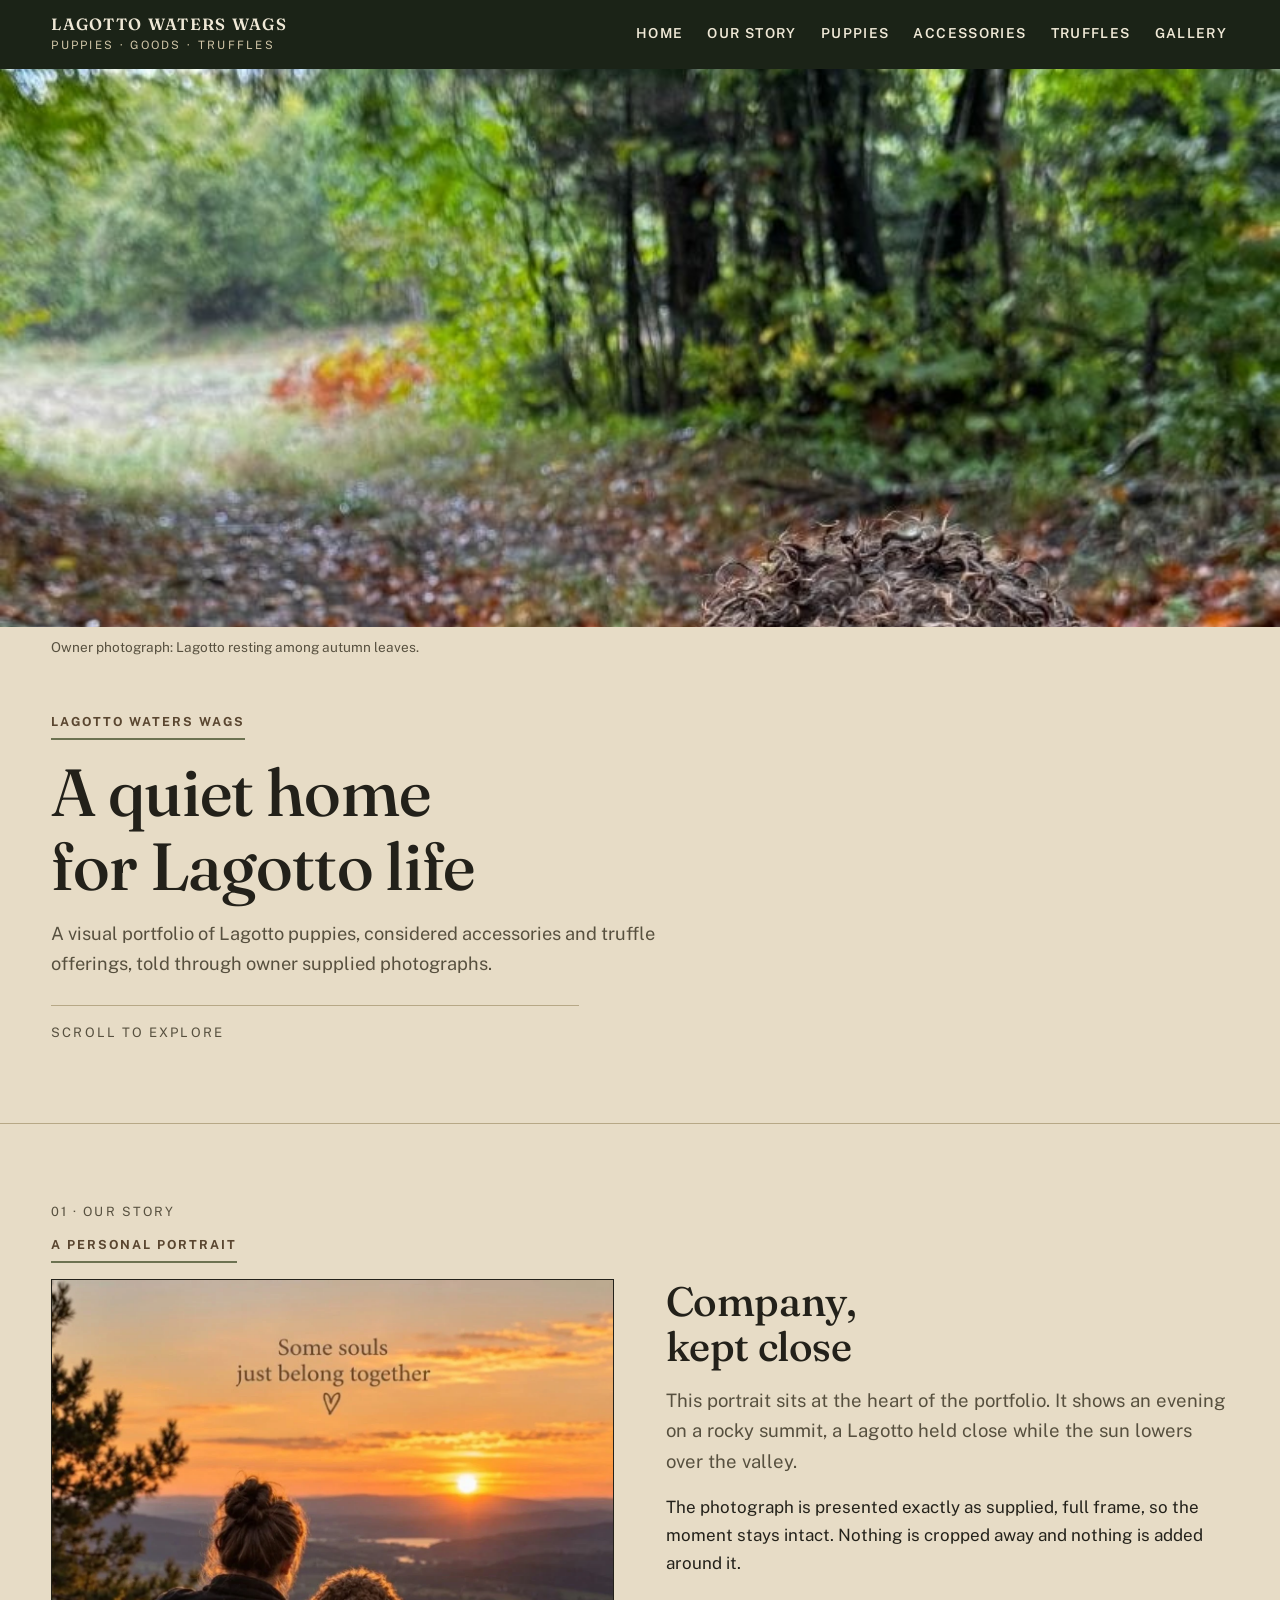
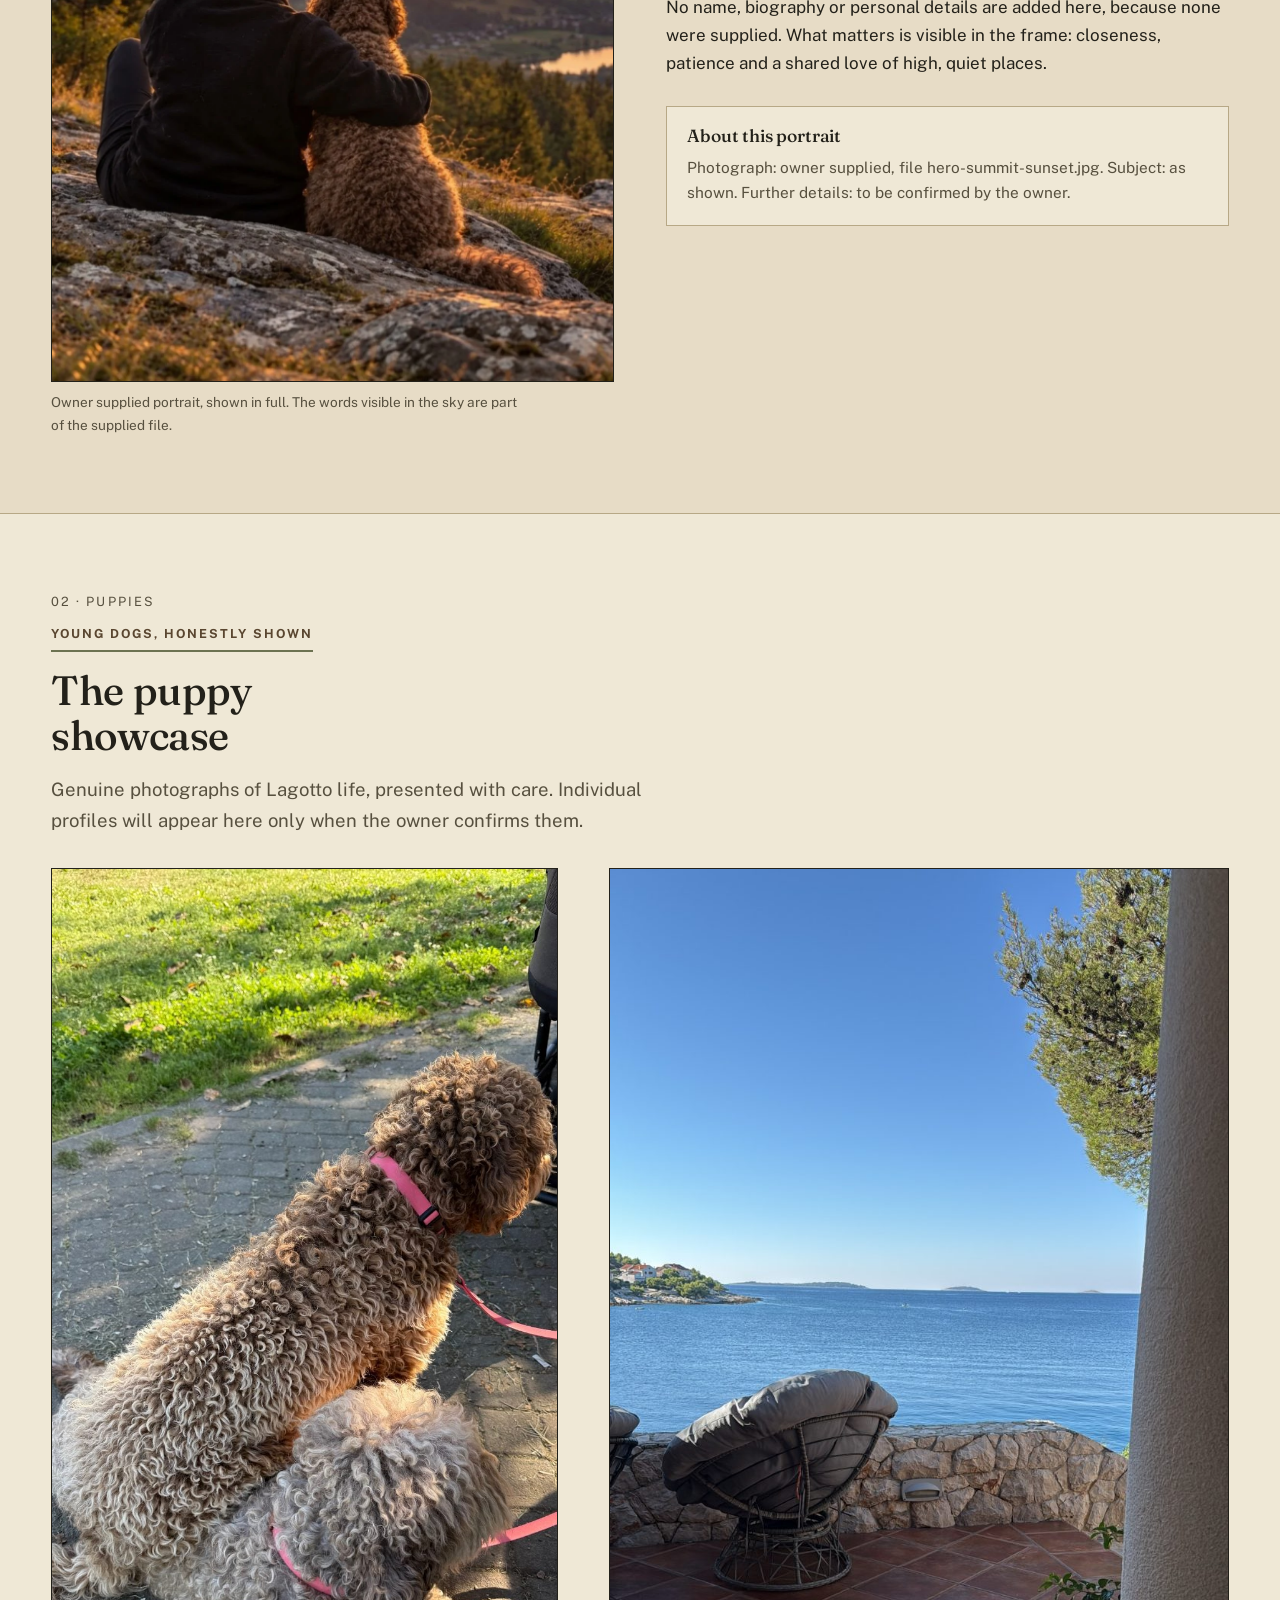
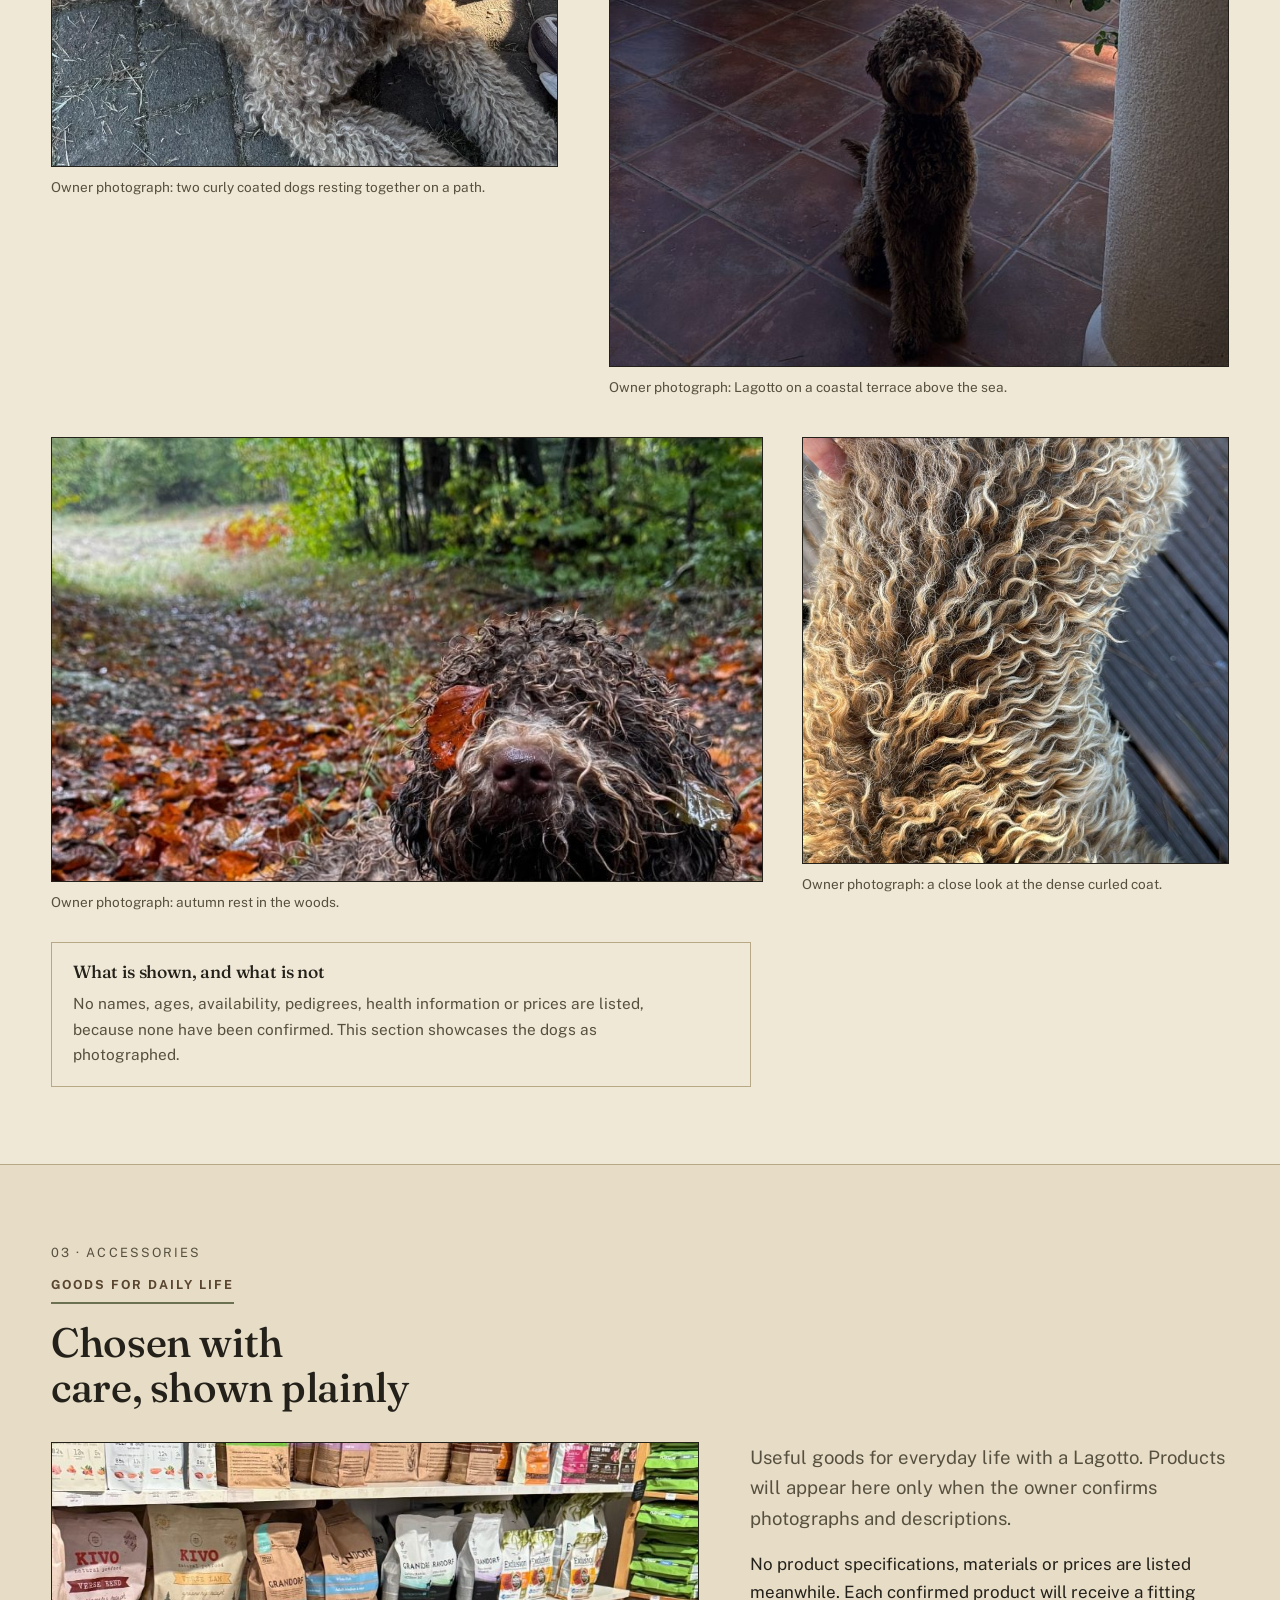
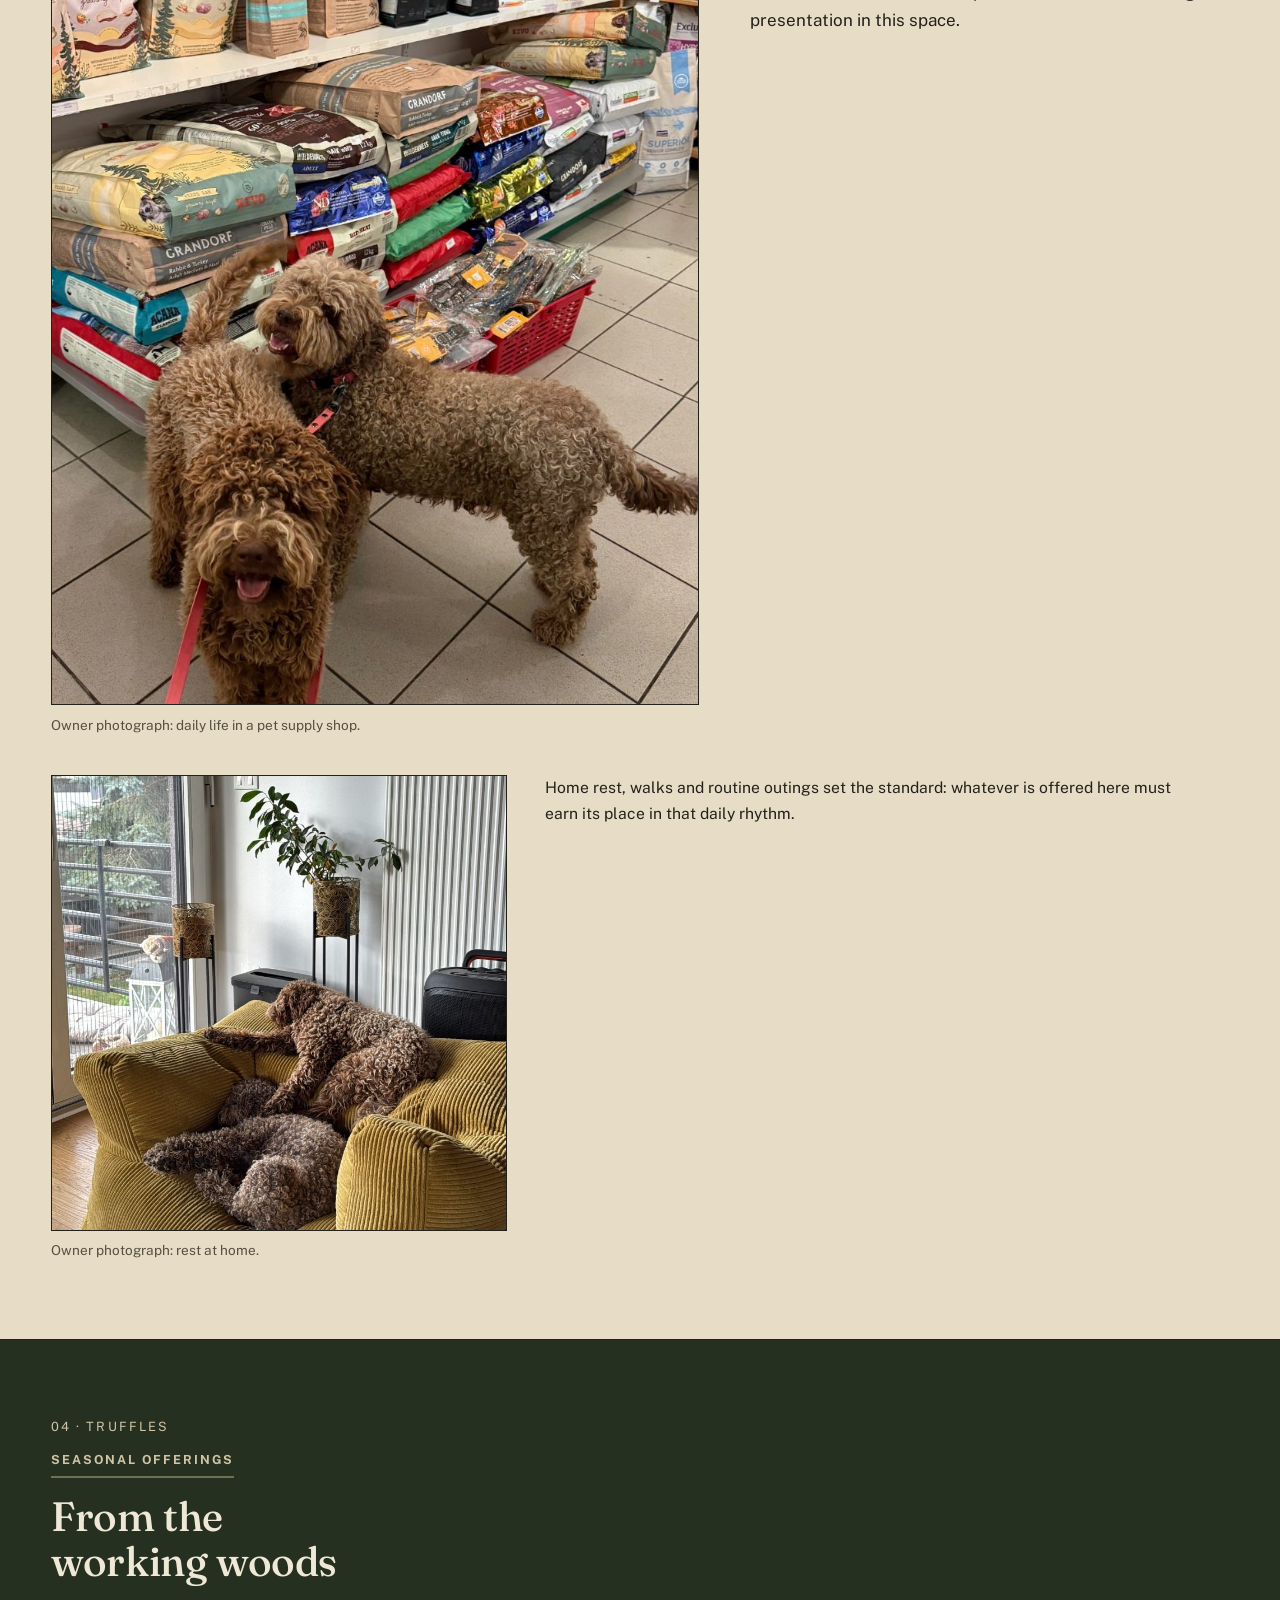
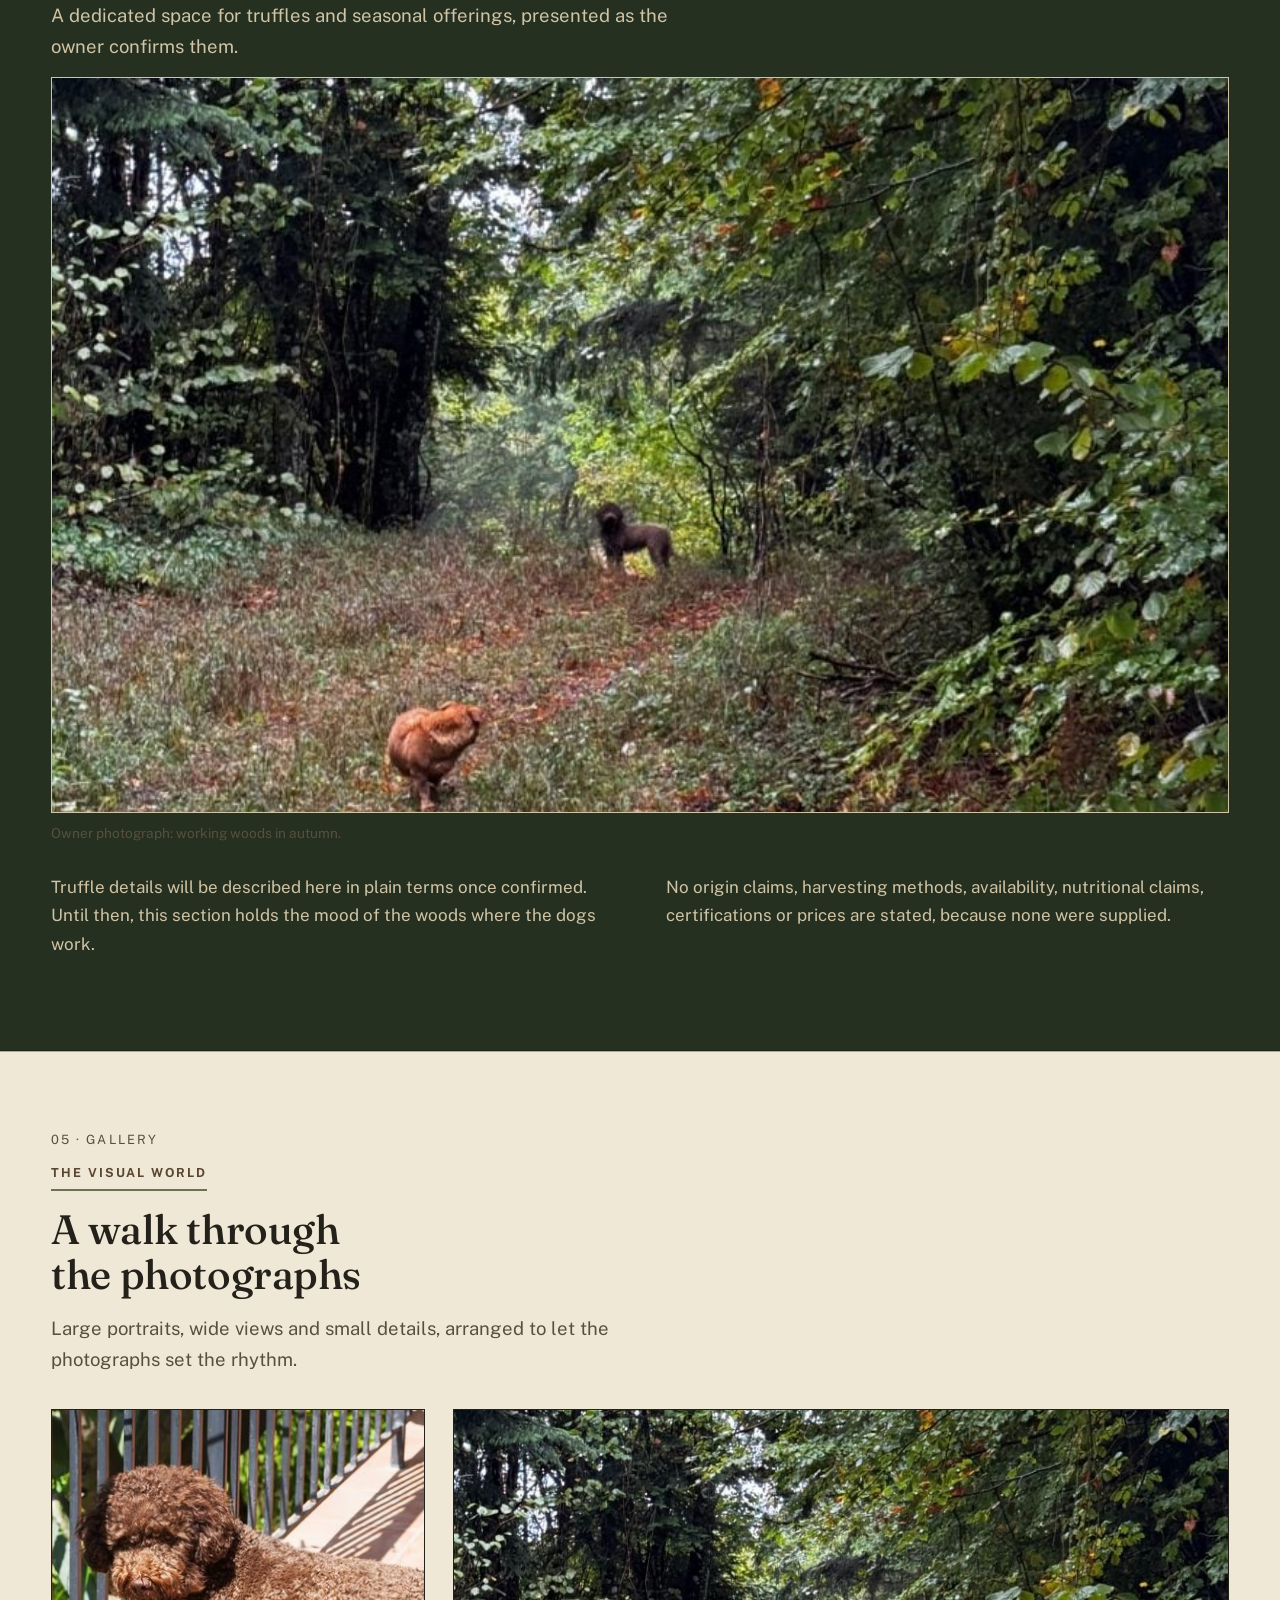
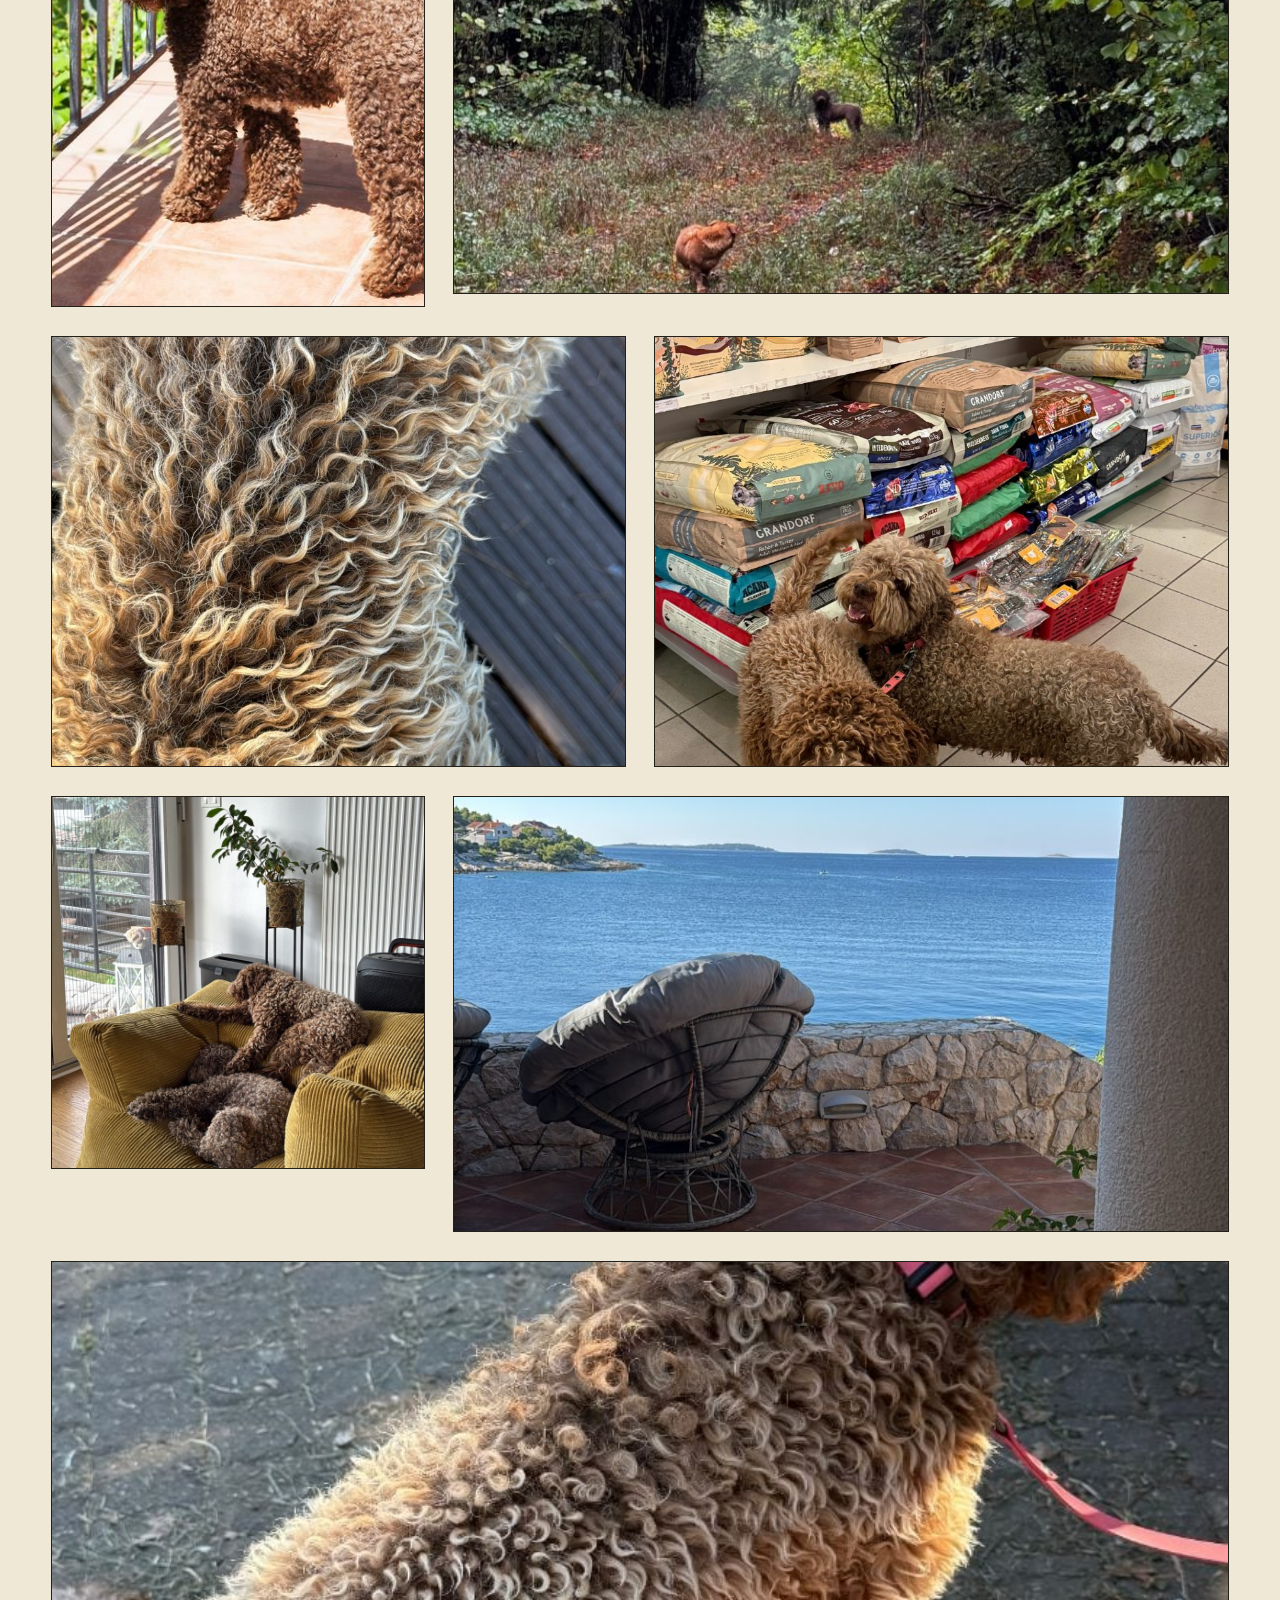
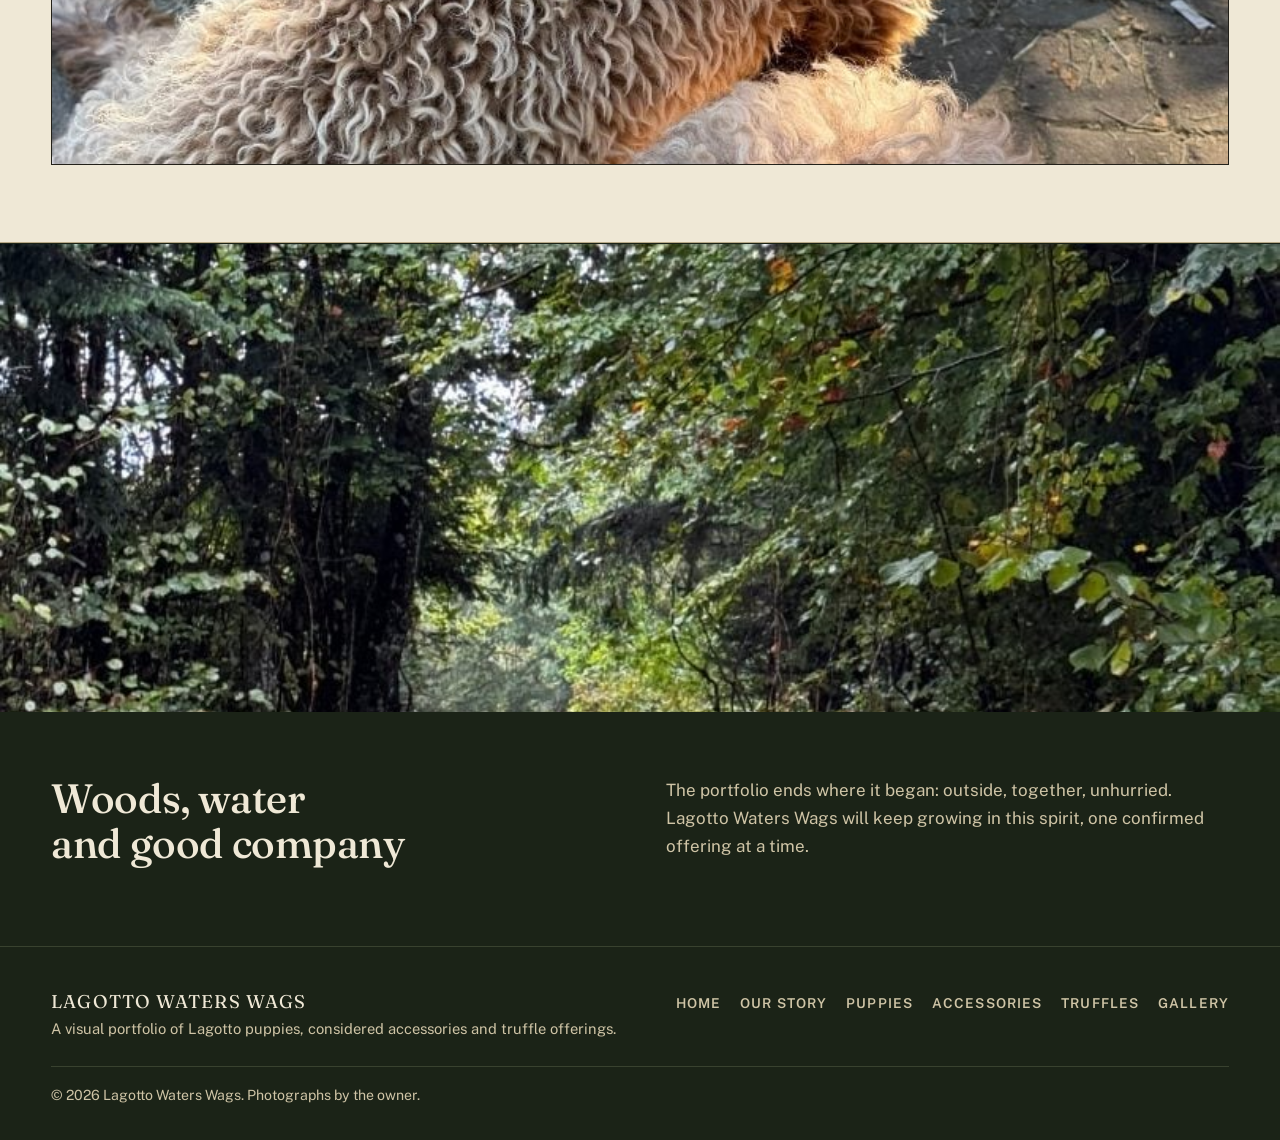
==== index.html @ cd7bc232 "Rebuild as single-page editorial portfolio with summit portrait story section" ====
<!DOCTYPE html>
<html lang="en">
<head>
  <meta charset="utf-8">
  <meta name="viewport" content="width=device-width, initial-scale=1">
  <title>Lagotto Waters Wags | Lagotto puppies, accessories and truffle portfolio</title>
  <meta name="description" content="Lagotto Waters Wags: a visual portfolio of Lagotto puppies, considered accessories and truffle offerings, told through owner supplied photographs.">
  <link rel="canonical" href="./index.html">
  <meta property="og:title" content="Lagotto Waters Wags">
  <meta property="og:description" content="A visual portfolio of Lagotto puppies, considered accessories and truffle offerings.">
  <meta property="og:type" content="website">
  <meta property="og:image" content="assets/images/hero-forest-portrait.jpg">
  <link rel="icon" type="image/svg+xml" href="assets/favicon.svg">
  <link rel="preconnect" href="https://fonts.googleapis.com">
  <link rel="preconnect" href="https://fonts.gstatic.com" crossorigin>
  <link href="https://fonts.googleapis.com/css2?family=Fraunces:opsz,wght@9..144,400;9..144,500;9..144,600&family=Public+Sans:wght@400;500;600&display=swap" rel="stylesheet">
  <link rel="stylesheet" href="css/styles.css">
</head>
<body>
  <a class="skip-link" href="#main">Skip to content</a>
  <header class="site-header">
    <div class="wrap header-inner">
      <a class="wordmark" href="#top" aria-label="Lagotto Waters Wags, back to top">
        <strong>LAGOTTO WATERS WAGS</strong>
        <span>Puppies · Goods · Truffles</span>
      </a>
      <nav class="nav-desktop" aria-label="Primary">
        <a href="#top">Home</a>
        <a href="#story">Our story</a>
        <a href="#puppies">Puppies</a>
        <a href="#accessories">Accessories</a>
        <a href="#truffles">Truffles</a>
        <a href="#gallery">Gallery</a>
      </nav>
      <button class="menu-button" data-menu-button aria-expanded="false" aria-controls="mobile-nav">Menu</button>
    </div>
    <nav class="mobile-nav" id="mobile-nav" data-mobile-nav aria-label="Mobile">
      <a href="#top">Home</a>
      <a href="#story">Our story</a>
      <a href="#puppies">Puppies</a>
      <a href="#accessories">Accessories</a>
      <a href="#truffles">Truffles</a>
      <a href="#gallery">Gallery</a>
    </nav>
  </header>

  <main id="main">
    <section class="hero" id="top" aria-labelledby="hero-heading">
      <figure class="hero-media">
        <img data-image-slot="heroForestPortrait" src="assets/images/hero-forest-portrait.jpg" alt="Dark brown curly Lagotto lying among autumn leaves in a forest, a fallen leaf resting near its eye" fetchpriority="high">
        <figcaption>Owner photograph: Lagotto resting among autumn leaves.</figcaption>
      </figure>
      <div class="hero-body">
        <span class="kicker">Lagotto Waters Wags</span>
        <h1 id="hero-heading">A quiet home<br>for Lagotto life</h1>
        <p class="intro">A visual portfolio of Lagotto puppies, considered accessories and truffle offerings, told through owner supplied photographs.</p>
        <p class="scroll-note">Scroll to explore</p>
      </div>
    </section>

    <hr class="rule">

    <section class="section" id="story" aria-labelledby="story-heading">
      <div class="wrap">
        <p class="section-label">01 · Our story</p>
        <span class="kicker">A personal portrait</span>
        <div class="split">
          <figure class="photo">
            <img data-image-slot="summitPortrait" src="assets/images/hero-summit-sunset.jpg" alt="Person with hair in a bun sitting on a rocky summit at sunset with an arm around a curly brown Lagotto, overlooking a valley and lake. The supplied photograph includes words in the sky" loading="lazy">
            <figcaption>Owner supplied portrait, shown in full. The words visible in the sky are part of the supplied file.</figcaption>
          </figure>
          <div>
            <h2 id="story-heading">Company,<br>kept close</h2>
            <p class="lede">This portrait sits at the heart of the portfolio. It shows an evening on a rocky summit, a Lagotto held close while the sun lowers over the valley.</p>
            <p>The photograph is presented exactly as supplied, full frame, so the moment stays intact. Nothing is cropped away and nothing is added around it.</p>
            <p>No name, biography or personal details are added here, because none were supplied. What matters is visible in the frame: closeness, patience and a shared love of high, quiet places.</p>
            <div class="honest-note">
              <h3>About this portrait</h3>
              <p>Photograph: owner supplied, file hero-summit-sunset.jpg. Subject: as shown. Further details: to be confirmed by the owner.</p>
            </div>
          </div>
        </div>
      </div>
    </section>

    <section class="section on-parchment" id="puppies" aria-labelledby="puppies-heading">
      <div class="wrap">
        <p class="section-label">02 · Puppies</p>
        <span class="kicker">Young dogs, honestly shown</span>
        <h2 id="puppies-heading">The puppy<br>showcase</h2>
        <p class="lede">Genuine photographs of Lagotto life, presented with care. Individual profiles will appear here only when the owner confirms them.</p>
        <div class="puppy-lead">
          <figure class="photo">
            <img data-image-slot="pavementPair" src="assets/images/two-dogs-pavement.jpg" alt="Two curly coated dogs with pink collars sitting together on a paved path" loading="lazy">
            <figcaption>Owner photograph: two curly coated dogs resting together on a path.</figcaption>
          </figure>
          <figure class="photo">
            <img data-image-slot="terraceSea" src="assets/images/terrace-sea-portrait.jpg" alt="Brown curly Lagotto sitting on a tiled coastal terrace overlooking the sea" loading="lazy">
            <figcaption>Owner photograph: Lagotto on a coastal terrace above the sea.</figcaption>
          </figure>
        </div>
        <div class="puppy-pair">
          <figure class="photo">
            <img class="img-wide" data-image-slot="heroForestPortrait" src="assets/images/hero-forest-portrait.jpg" alt="Dark brown curly Lagotto lying among autumn leaves in a forest" loading="lazy">
            <figcaption>Owner photograph: autumn rest in the woods.</figcaption>
          </figure>
          <figure class="photo">
            <img class="img-square" data-image-slot="coatTexture" src="assets/images/coat-texture-closeup.jpg" alt="Close view of dense golden brown Lagotto curls with a hand gently lifting the coat" loading="lazy">
            <figcaption>Owner photograph: a close look at the dense curled coat.</figcaption>
          </figure>
        </div>
        <div class="honest-note">
          <h3>What is shown, and what is not</h3>
          <p>No names, ages, availability, pedigrees, health information or prices are listed, because none have been confirmed. This section showcases the dogs as photographed.</p>
        </div>
      </div>
    </section>

    <section class="section" id="accessories" aria-labelledby="accessories-heading">
      <div class="wrap">
        <p class="section-label">03 · Accessories</p>
        <span class="kicker">Goods for daily life</span>
        <h2 id="accessories-heading">Chosen with<br>care, shown plainly</h2>
        <div class="goods">
          <figure class="photo">
            <img class="img-tall" data-image-slot="shopAisle" src="assets/images/shop-aisle-two-dogs.jpg" alt="Two curly brown dogs on leads inside a pet food shop aisle" loading="lazy">
            <figcaption>Owner photograph: daily life in a pet supply shop.</figcaption>
          </figure>
          <div>
            <p class="lede">Useful goods for everyday life with a Lagotto. Products will appear here only when the owner confirms photographs and descriptions.</p>
            <p>No product specifications, materials or prices are listed meanwhile. Each confirmed product will receive a fitting presentation in this space.</p>
          </div>
        </div>
        <div class="goods-detail">
          <figure class="photo">
            <img class="img-square" data-image-slot="armchairRest" src="assets/images/armchair-rest.jpg" alt="Two curly dogs resting together on a mustard corduroy armchair indoors" loading="lazy">
            <figcaption>Owner photograph: rest at home.</figcaption>
          </figure>
          <p>Home rest, walks and routine outings set the standard: whatever is offered here must earn its place in that daily rhythm.</p>
        </div>
      </div>
    </section>

    <section class="section on-forest" id="truffles" aria-labelledby="truffles-heading">
      <div class="wrap">
        <p class="section-label">04 · Truffles</p>
        <span class="kicker">Seasonal offerings</span>
        <h2 id="truffles-heading">From the<br>working woods</h2>
        <p class="lede">A dedicated space for truffles and seasonal offerings, presented as the owner confirms them.</p>
        <figure class="photo truffle-wide">
          <img class="img-wide" data-image-slot="forestPathThreeDogs" src="assets/images/forest-path-three-dogs.jpg" alt="Three dogs walking away along a forest path lined with tall autumn trees" loading="lazy">
          <figcaption>Owner photograph: working woods in autumn.</figcaption>
        </figure>
        <div class="truffle-cols">
          <p>Truffle details will be described here in plain terms once confirmed. Until then, this section holds the mood of the woods where the dogs work.</p>
          <p>No origin claims, harvesting methods, availability, nutritional claims, certifications or prices are stated, because none were supplied.</p>
        </div>
      </div>
    </section>

    <section class="section on-parchment" id="gallery" aria-labelledby="gallery-heading">
      <div class="wrap">
        <p class="section-label">05 · Gallery</p>
        <span class="kicker">The visual world</span>
        <h2 id="gallery-heading">A walk through<br>the photographs</h2>
        <p class="lede">Large portraits, wide views and small details, arranged to let the photographs set the rhythm.</p>
        <div class="gallery-varied">
          <figure class="g-tall">
            <img data-image-slot="terraceProfile" src="assets/images/terrace-profile-stand.jpg" alt="Brown curly Lagotto standing in profile on a sunny terrace with tail raised" loading="lazy">
          </figure>
          <figure class="g-wide">
            <img data-image-slot="forestPathThreeDogs" src="assets/images/forest-path-three-dogs.jpg" alt="Three dogs walking away along a forest path in autumn" loading="lazy">
          </figure>
          <figure class="g-half">
            <img data-image-slot="coatTexture" src="assets/images/coat-texture-closeup.jpg" alt="Close view of dense golden brown Lagotto curls" loading="lazy">
          </figure>
          <figure class="g-half">
            <img data-image-slot="shopAisle" src="assets/images/shop-aisle-two-dogs.jpg" alt="Two curly brown dogs on leads in a pet supply shop" loading="lazy">
          </figure>
          <figure class="g-small">
            <img data-image-slot="armchairRest" src="assets/images/armchair-rest.jpg" alt="Two curly dogs resting on an armchair indoors" loading="lazy">
          </figure>
          <figure class="g-mid">
            <img data-image-slot="terraceSea" src="assets/images/terrace-sea-portrait.jpg" alt="Lagotto on a coastal terrace overlooking the sea" loading="lazy">
          </figure>
          <figure class="g-full">
            <img data-image-slot="pavementPair" src="assets/images/two-dogs-pavement.jpg" alt="Two curly coated dogs sitting together on a paved path" loading="lazy">
          </figure>
        </div>
      </div>
    </section>

    <section class="closing" aria-labelledby="closing-heading">
      <figure class="closing-media">
        <img data-image-slot="forestPathThreeDogs" src="assets/images/forest-path-three-dogs.jpg" alt="Three dogs on a forest path among tall autumn trees" loading="lazy">
      </figure>
      <div class="closing-body">
        <h2 id="closing-heading">Woods, water<br>and good company</h2>
        <p>The portfolio ends where it began: outside, together, unhurried. Lagotto Waters Wags will keep growing in this spirit, one confirmed offering at a time.</p>
      </div>
    </section>
  </main>

  <footer class="site-footer">
    <div class="wrap">
      <div class="footer-inner">
        <div>
          <div class="footer-brand">LAGOTTO WATERS WAGS</div>
          <p>A visual portfolio of Lagotto puppies, considered accessories and truffle offerings.</p>
        </div>
        <nav class="footer-nav" aria-label="Footer">
          <a href="#top">Home</a>
          <a href="#story">Our story</a>
          <a href="#puppies">Puppies</a>
          <a href="#accessories">Accessories</a>
          <a href="#truffles">Truffles</a>
          <a href="#gallery">Gallery</a>
        </nav>
      </div>
      <div class="footer-note">© <span data-year>2026</span> Lagotto Waters Wags. Photographs by the owner.</div>
    </div>
  </footer>
  <script src="js/data.js"></script>
  <script src="js/site.js"></script>
</body>
</html>
---- css/styles.css ----
/* LAGOTTO WATERS WAGS : single page editorial portfolio.
   Restrained natural palette, flat color only. No gradients, no shadows,
   no hover animations, no transitions, no decorative effects. */

:root {
  --sand: #E7DCC6;
  --parchment: #EFE8D6;
  --stone: #D9CDAF;
  --line: #B7A886;
  --ink: #23211A;
  --ink-soft: #57503F;
  --forest: #263020;
  --forest-deep: #1B2317;
  --olive: #6C7251;
  --bark: #5A4630;
  --cream: #EFE8D6;
  --cream-dim: #CFC4A6;
  --measure: 66ch;
  --header-h: 68px;
}

* { box-sizing: border-box; }

html { scroll-behavior: smooth; }

body {
  margin: 0;
  background: var(--sand);
  color: var(--ink);
  font-family: "Public Sans", "Segoe UI", Helvetica, Arial, sans-serif;
  font-size: 17px;
  line-height: 1.65;
  -webkit-font-smoothing: antialiased;
}

::selection { background: var(--forest); color: var(--cream); }

h1, h2, h3 {
  font-family: "Fraunces", Georgia, "Times New Roman", serif;
  font-weight: 500;
  line-height: 1.1;
  letter-spacing: -0.01em;
  color: var(--ink);
}
h1 { font-size: clamp(2.5rem, 5.2vw, 4.2rem); margin: 0 0 1rem; max-width: 16ch; }
h2 { font-size: clamp(1.75rem, 3.2vw, 2.6rem); margin: 0 0 1rem; max-width: 22ch; }
h3 { font-size: 1.3rem; margin: 0 0 0.6rem; }
p { margin: 0 0 1rem; max-width: var(--measure); }

a { color: var(--ink); text-underline-offset: 3px; }

:focus-visible {
  outline: 3px solid var(--forest);
  outline-offset: 3px;
  border-radius: 2px;
}

.skip-link {
  position: absolute; left: -9999px; top: 0;
  background: var(--forest-deep); color: var(--cream);
  padding: 0.7rem 1rem; z-index: 100;
}
.skip-link:focus { left: 0.5rem; top: 0.5rem; }

.wrap { width: min(1200px, 92vw); margin: 0 auto; }

/* Header: solid forest bar, cream type, text wordmark only */
.site-header {
  background: var(--forest-deep);
  color: var(--cream);
  border-bottom: 1px solid var(--forest-deep);
  position: sticky;
  top: 0;
  z-index: 50;
}
.header-inner {
  display: flex; align-items: center; justify-content: space-between;
  min-height: var(--header-h); gap: 1rem;
}
.wordmark { text-decoration: none; line-height: 1.1; }
.wordmark strong {
  display: block;
  font-family: "Fraunces", Georgia, serif;
  font-weight: 600;
  font-size: 1.02rem;
  letter-spacing: 0.08em;
  color: var(--cream);
}
.wordmark span {
  font-size: 0.72rem;
  letter-spacing: 0.2em;
  text-transform: uppercase;
  color: var(--cream-dim);
}
.nav-desktop { display: flex; gap: 1.3rem; align-items: center; }
.nav-desktop a {
  text-decoration: none;
  color: var(--cream);
  font-size: 0.86rem;
  font-weight: 600;
  letter-spacing: 0.1em;
  text-transform: uppercase;
  padding: 0.4rem 0.1rem;
  border-bottom: 2px solid transparent;
}
.nav-desktop a[aria-current="true"] { border-color: var(--cream-dim); }
.site-header :focus-visible { outline-color: var(--cream); }

.menu-button {
  display: none;
  font: inherit; font-weight: 600; font-size: 0.86rem; letter-spacing: 0.1em; text-transform: uppercase;
  background: transparent;
  border: 1px solid var(--cream-dim);
  color: var(--cream);
  padding: 0.6rem 0.9rem;
  min-height: 44px;
  cursor: pointer;
}
.mobile-nav { display: none; border-top: 1px solid #39422F; background: var(--forest-deep); }
.mobile-nav.open { display: block; }
.mobile-nav a {
  display: block;
  padding: 0.9rem 4vw;
  text-decoration: none;
  color: var(--cream);
  border-bottom: 1px solid #39422F;
  font-weight: 600; font-size: 0.9rem; letter-spacing: 0.1em; text-transform: uppercase;
}

/* Sections */
.section { padding: clamp(3rem, 6vw, 5.5rem) 0; }
.section.on-parchment { background: var(--parchment); border-top: 1px solid var(--line); border-bottom: 1px solid var(--line); }
.section.on-forest { background: var(--forest); color: var(--cream); border-top: 1px solid var(--forest-deep); border-bottom: 1px solid var(--forest-deep); }
.section.on-forest h2, .section.on-forest h3 { color: var(--cream); }
.section.on-forest p { color: var(--cream-dim); }
.section.on-forest :focus-visible { outline-color: var(--cream); }

.kicker {
  display: inline-block;
  font-size: 0.78rem; letter-spacing: 0.16em; text-transform: uppercase;
  color: var(--bark); font-weight: 700;
  border-bottom: 2px solid var(--olive);
  padding-bottom: 0.35rem;
  margin-bottom: 1rem;
}
.on-forest .kicker { color: var(--cream-dim); border-color: var(--olive); }
.lede { font-size: 1.16rem; color: var(--ink-soft); max-width: 58ch; }
.on-forest .lede { color: var(--cream-dim); }
.section-label { font-size: 0.8rem; letter-spacing: 0.16em; text-transform: uppercase; color: var(--ink-soft); margin: 0 0 0.4rem; }
.on-forest .section-label { color: var(--cream-dim); }

/* Hero */
.hero { background: var(--sand); padding: 0 0 clamp(2.5rem, 5vw, 4rem); }
.hero-media { margin: 0; }
.hero-media img {
  width: 100%;
  height: clamp(340px, 62vh, 620px);
  object-fit: cover;
  object-position: center 35%;
  display: block;
  background: var(--stone);
}
.hero-media figcaption {
  width: min(1200px, 92vw);
  margin: 0.55rem auto 0;
  font-size: 0.85rem;
  color: var(--ink-soft);
}
.hero-body { width: min(1200px, 92vw); margin: 0 auto; padding-top: clamp(1.8rem, 4vw, 3rem); }
.hero-body .intro { font-size: 1.14rem; color: var(--ink-soft); max-width: 56ch; }
.scroll-note {
  margin-top: 1.6rem;
  padding-top: 1rem;
  border-top: 1px solid var(--line);
  font-size: 0.82rem; letter-spacing: 0.16em; text-transform: uppercase;
  color: var(--ink-soft);
}

/* Editorial splits */
.split { display: grid; grid-template-columns: 1fr 1fr; gap: clamp(2rem, 4vw, 4rem); align-items: start; }
.rule { border: 0; border-top: 1px solid var(--line); margin: 0; }
.on-forest + .rule, .rule.on-dark { border-color: #39422F; }

/* Photographs: sharp frames, thin ink borders, honest captions */
figure.photo { margin: 0; }
figure.photo img {
  width: 100%; height: auto; display: block;
  border: 1px solid var(--ink);
  background: var(--stone);
}
.on-forest figure.photo img { border-color: var(--cream-dim); }
figure.photo figcaption, .gallery figcaption {
  font-size: 0.85rem; color: var(--ink-soft); margin-top: 0.55rem; max-width: 60ch;
}
.on-forest figcaption { color: var(--cream-dim); }

.img-tall { aspect-ratio: 3 / 4; object-fit: cover; }
.img-wide { aspect-ratio: 16 / 10; object-fit: cover; }
.img-square { aspect-ratio: 1 / 1; object-fit: cover; }

/* Puppies: editorial rhythm, varying proportions, no cards */
.puppy-lead { display: grid; grid-template-columns: 0.9fr 1.1fr; gap: clamp(2rem, 4vw, 4rem); align-items: start; margin-top: 2rem; }
.puppy-pair { display: grid; grid-template-columns: 1.25fr 0.75fr; gap: clamp(1.2rem, 3vw, 2.5rem); margin-top: clamp(1.2rem, 3vw, 2.5rem); align-items: start; }
.honest-note {
  border: 1px solid var(--line);
  background: var(--parchment);
  padding: 1.2rem 1.3rem;
  margin-top: 1.8rem;
  max-width: 70ch;
}
.honest-note h3 { font-size: 1.1rem; }
.honest-note p { font-size: 0.96rem; color: var(--ink-soft); margin-bottom: 0.4rem; }
.honest-note p:last-child { margin-bottom: 0; }

/* Accessories: art directed still life arrangement */
.goods { display: grid; grid-template-columns: 1.15fr 0.85fr; gap: clamp(2rem, 4vw, 4rem); align-items: start; margin-top: 2rem; }
.goods-detail { display: grid; grid-template-columns: 0.8fr 1.2fr; gap: clamp(1.2rem, 3vw, 2.5rem); margin-top: clamp(1.2rem, 3vw, 2.5rem); align-items: start; }
.goods-detail p { font-size: 0.98rem; }

/* Truffles */
.truffle-wide { margin: 2rem 0 0; }
.truffle-cols { display: grid; grid-template-columns: 1fr 1fr; gap: clamp(2rem, 4vw, 4rem); margin-top: 1.8rem; }

/* Gallery: intentionally varied, asymmetrical */
.gallery-varied { display: grid; grid-template-columns: repeat(12, 1fr); gap: clamp(1rem, 2.5vw, 1.8rem); margin-top: 2.2rem; }
.gallery-varied figure { margin: 0; }
.gallery-varied img { width: 100%; height: 100%; object-fit: cover; display: block; border: 1px solid var(--ink); background: var(--stone); }
.g-tall { grid-column: span 4; aspect-ratio: 3 / 4; }
.g-wide { grid-column: span 8; aspect-ratio: 16 / 10; }
.g-half { grid-column: span 6; aspect-ratio: 4 / 3; }
.g-small { grid-column: span 4; aspect-ratio: 1 / 1; }
.g-mid { grid-column: span 8; aspect-ratio: 16 / 9; }
.g-full { grid-column: 1 / -1; aspect-ratio: 21 / 9; }

/* Closing: full bleed photograph with restrained panel */
.closing { background: var(--forest-deep); color: var(--cream); border-top: 1px solid var(--forest-deep); }
.closing-media { margin: 0; }
.closing-media img { width: 100%; height: clamp(300px, 52vh, 540px); object-fit: cover; object-position: center 40%; display: block; }
.closing-body { width: min(1200px, 92vw); margin: 0 auto; padding: clamp(2.5rem, 5vw, 4rem) 0; display: grid; grid-template-columns: 1fr 1fr; gap: clamp(2rem, 4vw, 4rem); align-items: start; }
.closing-body h2 { color: var(--cream); }
.closing-body p { color: var(--cream-dim); }

/* Footer: minimal */
.site-footer { background: var(--forest-deep); color: var(--cream-dim); padding: 2.5rem 0 2rem; border-top: 1px solid #39422F; }
.footer-inner { display: flex; flex-wrap: wrap; gap: 1rem 2.5rem; align-items: baseline; justify-content: space-between; }
.footer-brand { font-family: "Fraunces", Georgia, serif; font-size: 1.15rem; letter-spacing: 0.06em; color: var(--cream); }
.footer-inner p { font-size: 0.92rem; margin: 0; }
.footer-nav { display: flex; flex-wrap: wrap; gap: 0.4rem 1.2rem; }
.footer-nav a { color: var(--cream-dim); font-size: 0.85rem; letter-spacing: 0.08em; text-transform: uppercase; text-decoration: none; font-weight: 600; }
.footer-note { font-size: 0.88rem; margin-top: 1.5rem; padding-top: 1.1rem; border-top: 1px solid #39422F; }

/* Legacy listing mounts (kept functional for archive detail pages) */
.listing-grid { display: grid; grid-template-columns: 1fr 1fr; gap: 1.5rem; margin-top: 2rem; }
.empty-state {
  border: 1px solid var(--line);
  background: var(--parchment);
  padding: 1.5rem;
  margin-top: 1.5rem;
}

@media (max-width: 960px) {
  .split, .puppy-lead, .puppy-pair, .goods, .goods-detail, .truffle-cols, .closing-body { grid-template-columns: 1fr; }
  .g-tall, .g-wide, .g-half, .g-small, .g-mid { grid-column: span 6; }
  .nav-desktop { display: none; }
  .menu-button { display: inline-block; }
  .hero-media img { height: 52vw; min-height: 280px; object-position: center 30%; }
}

@media (max-width: 640px) {
  body { font-size: 16px; }
  .gallery-varied > * { grid-column: 1 / -1; }
  .g-full { aspect-ratio: 16 / 10; }
  .hero-media img { height: 72vw; }
}

@media (prefers-reduced-motion: reduce) {
  html { scroll-behavior: auto; }
}
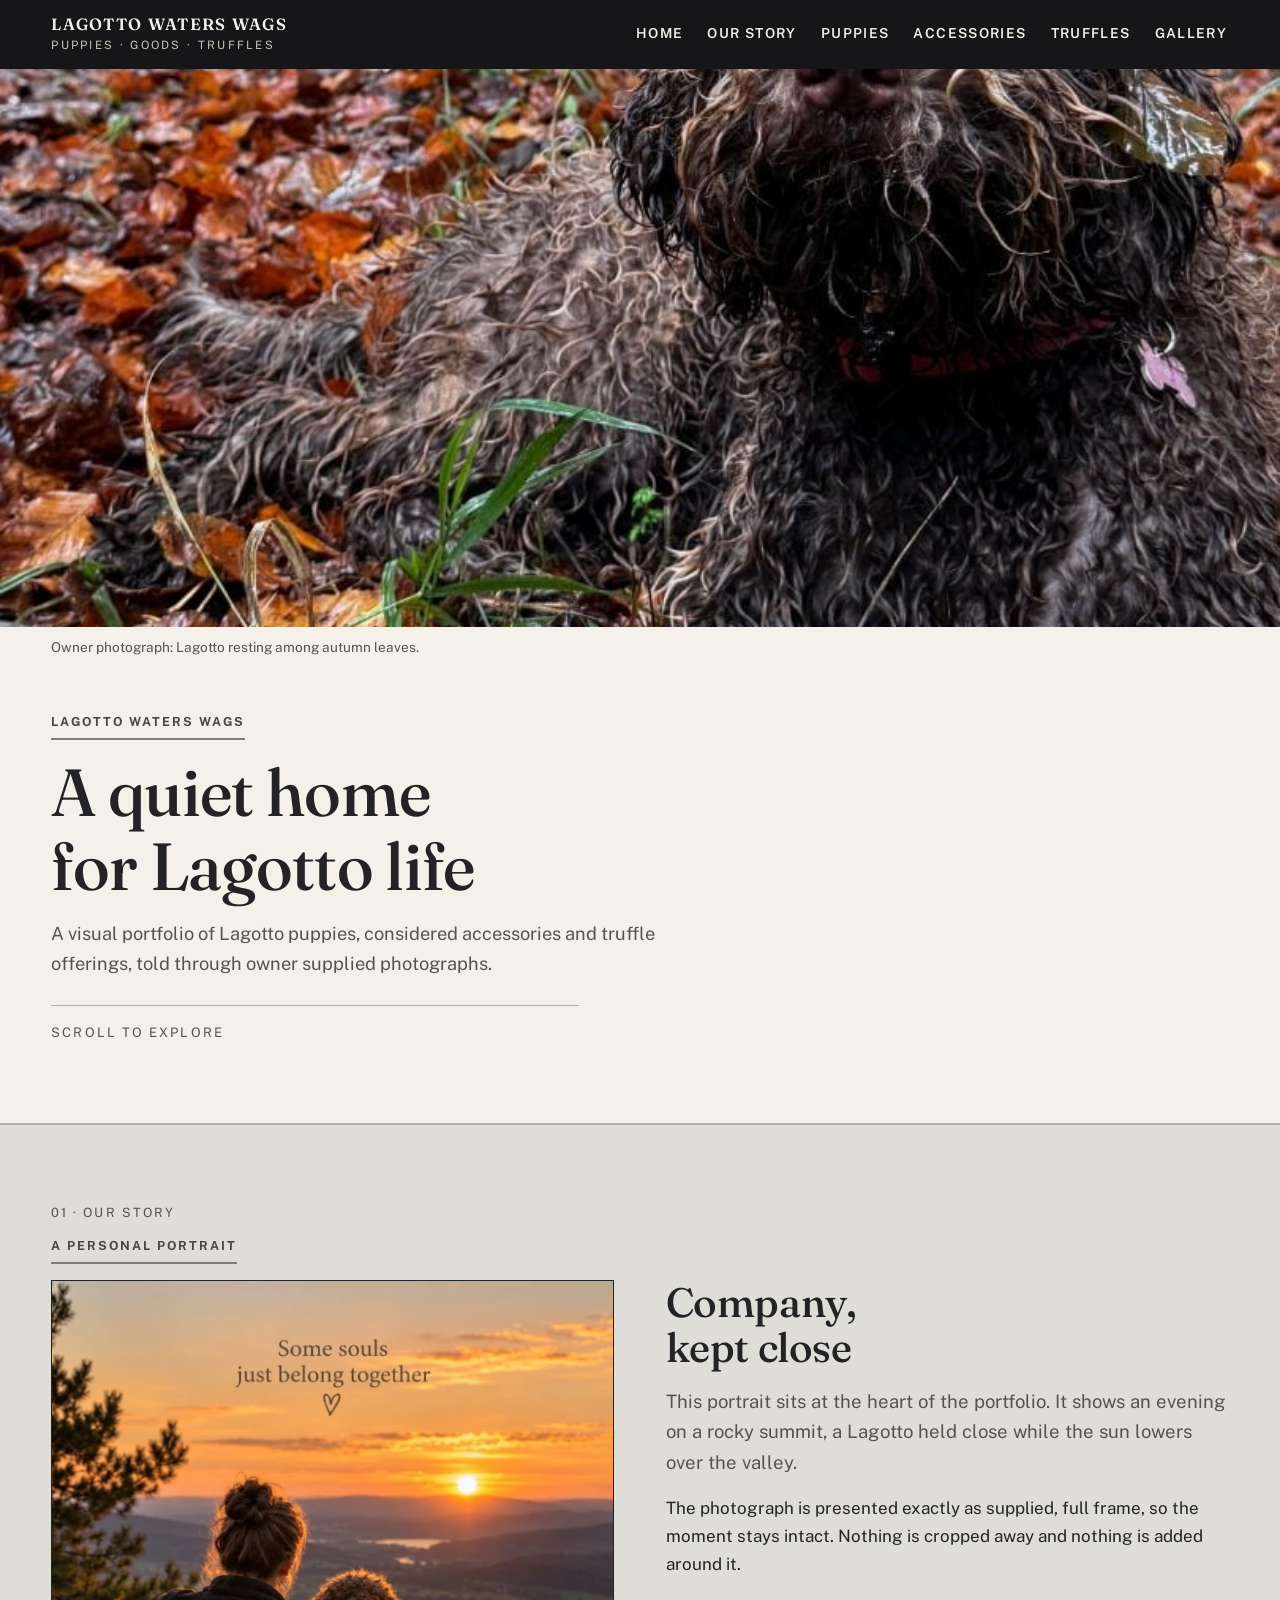
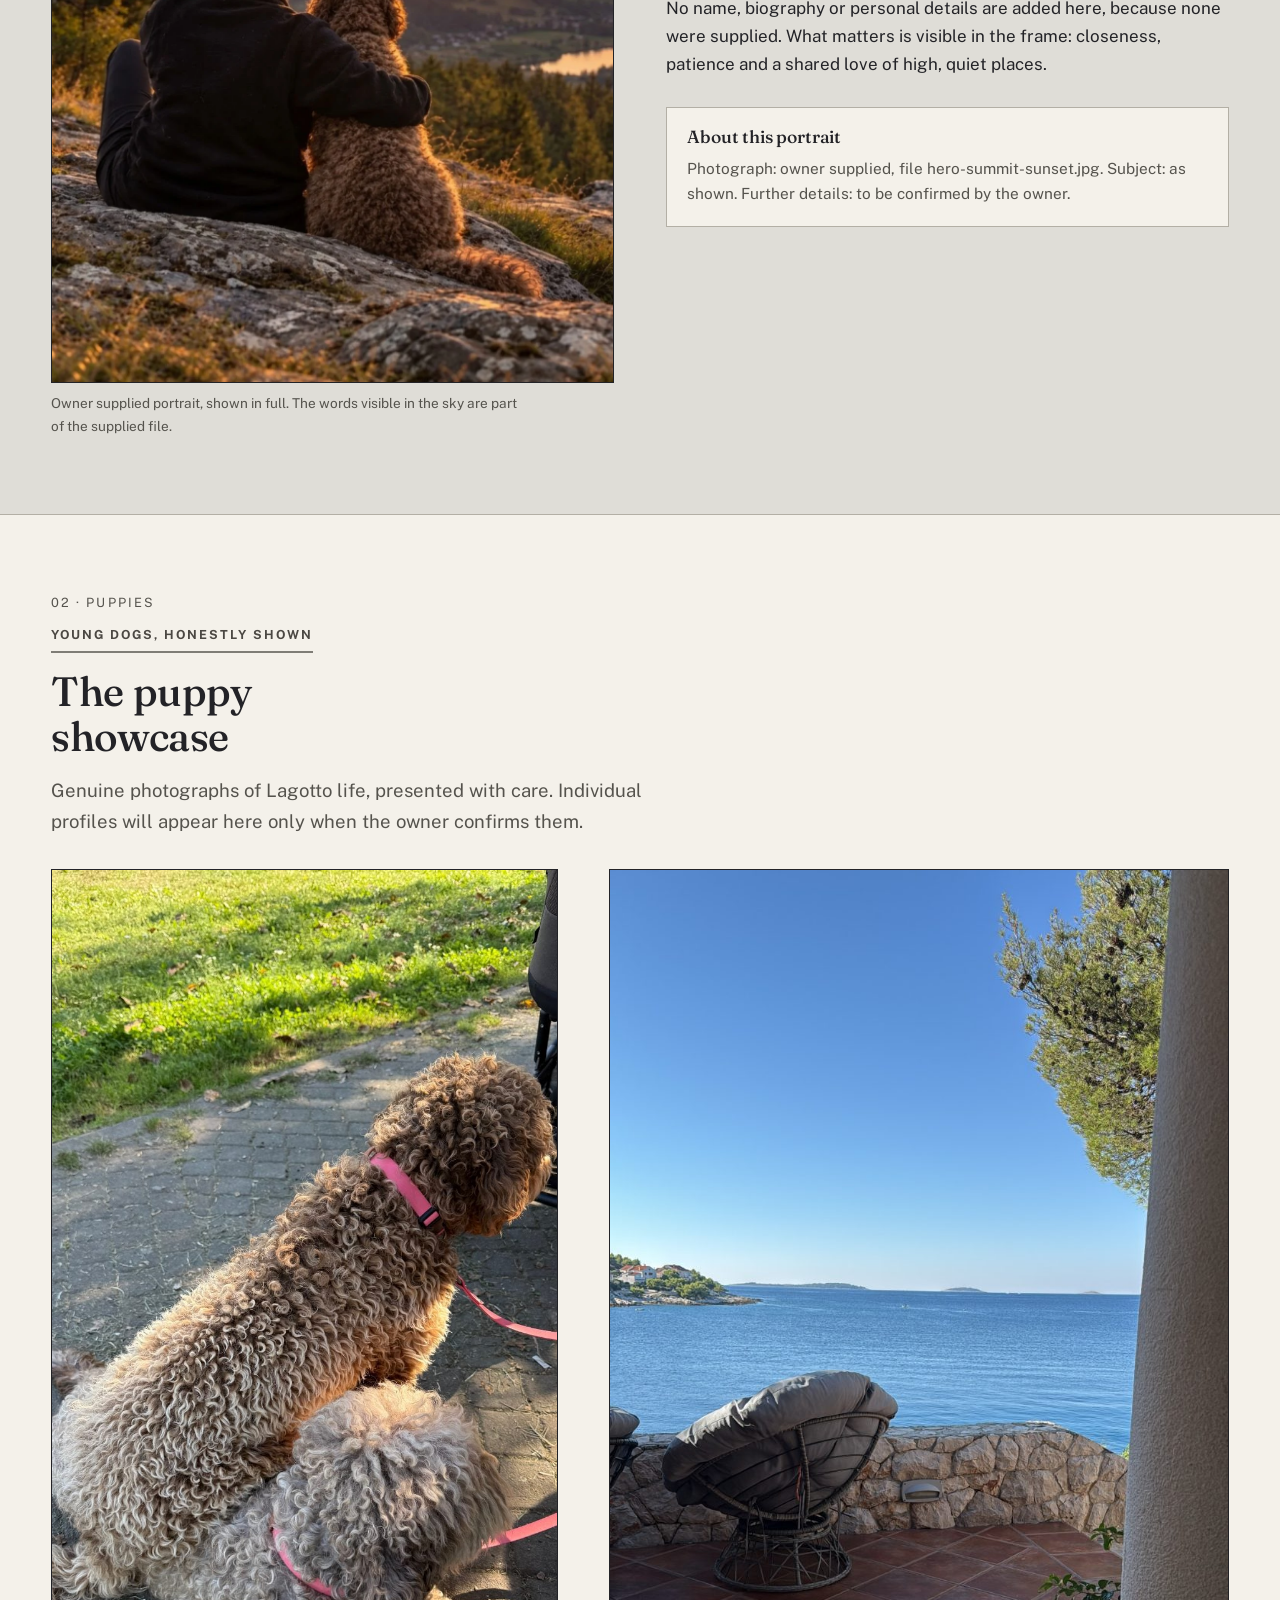
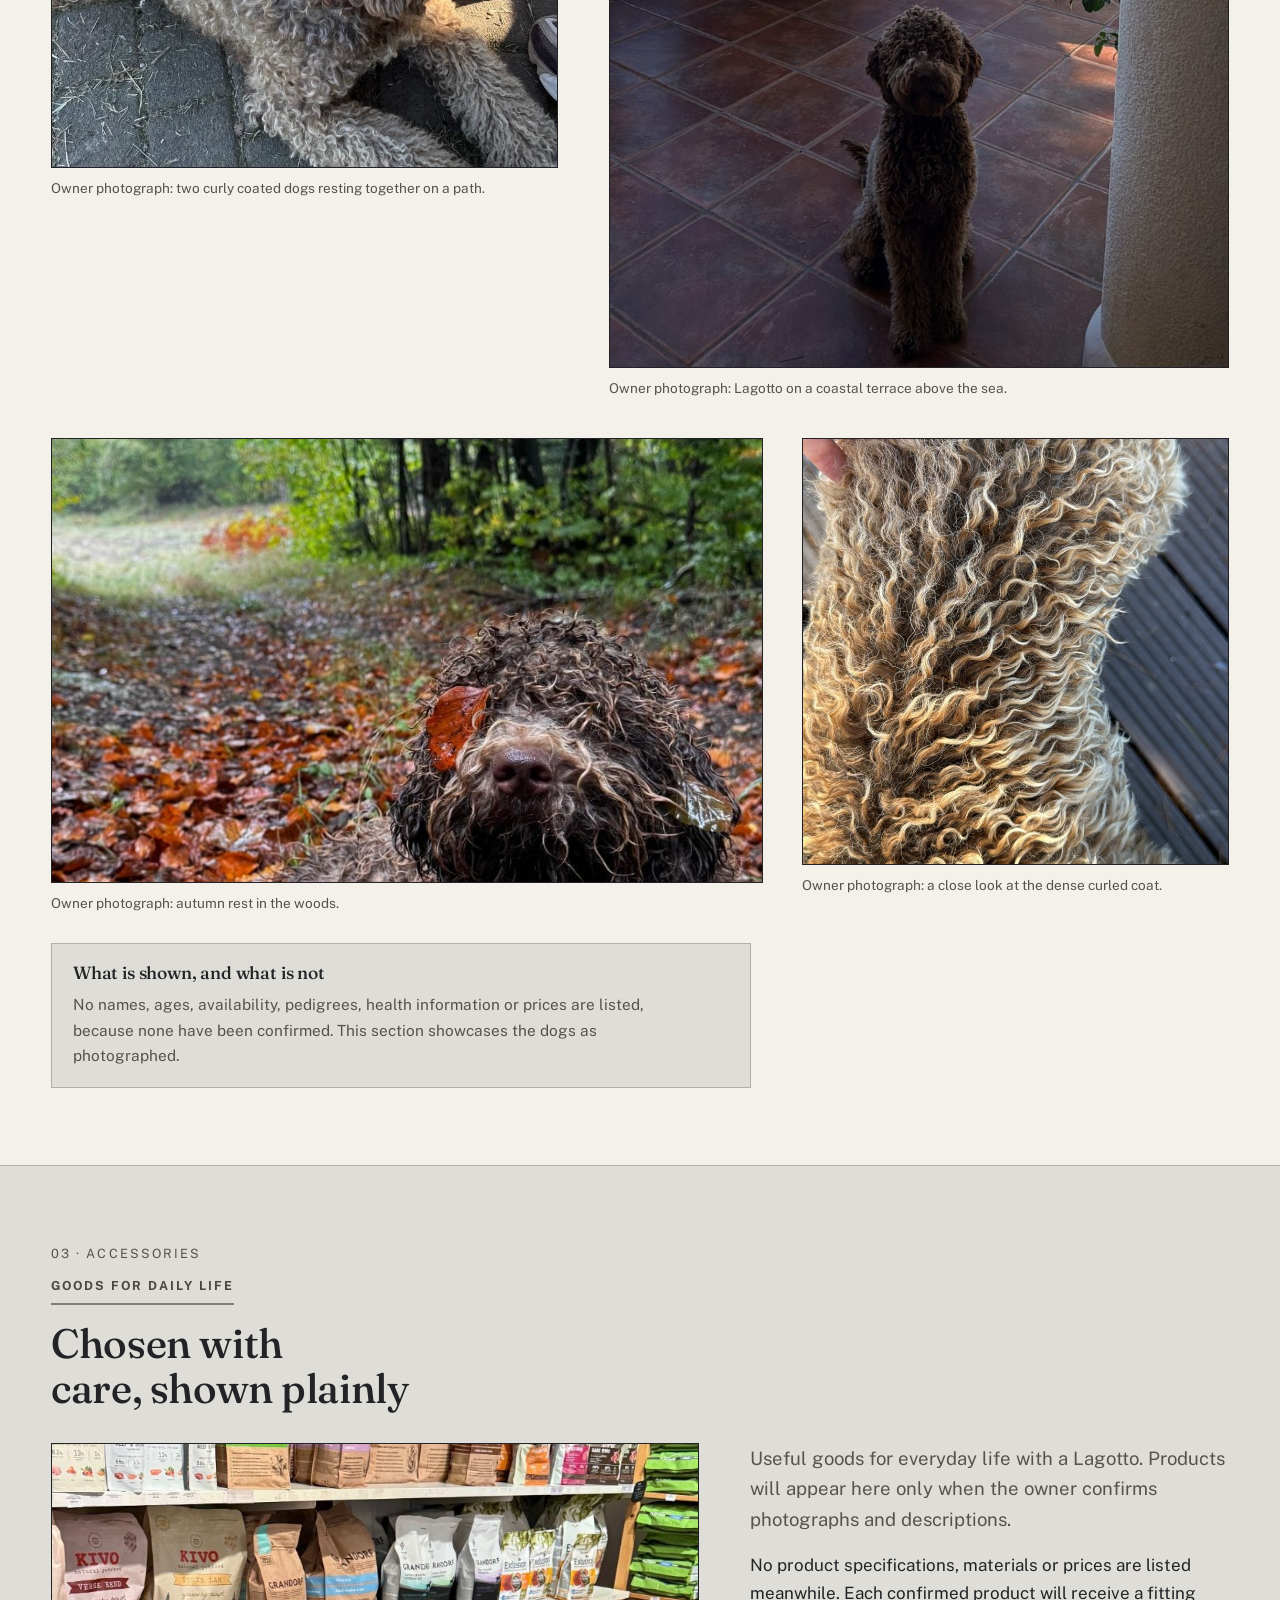
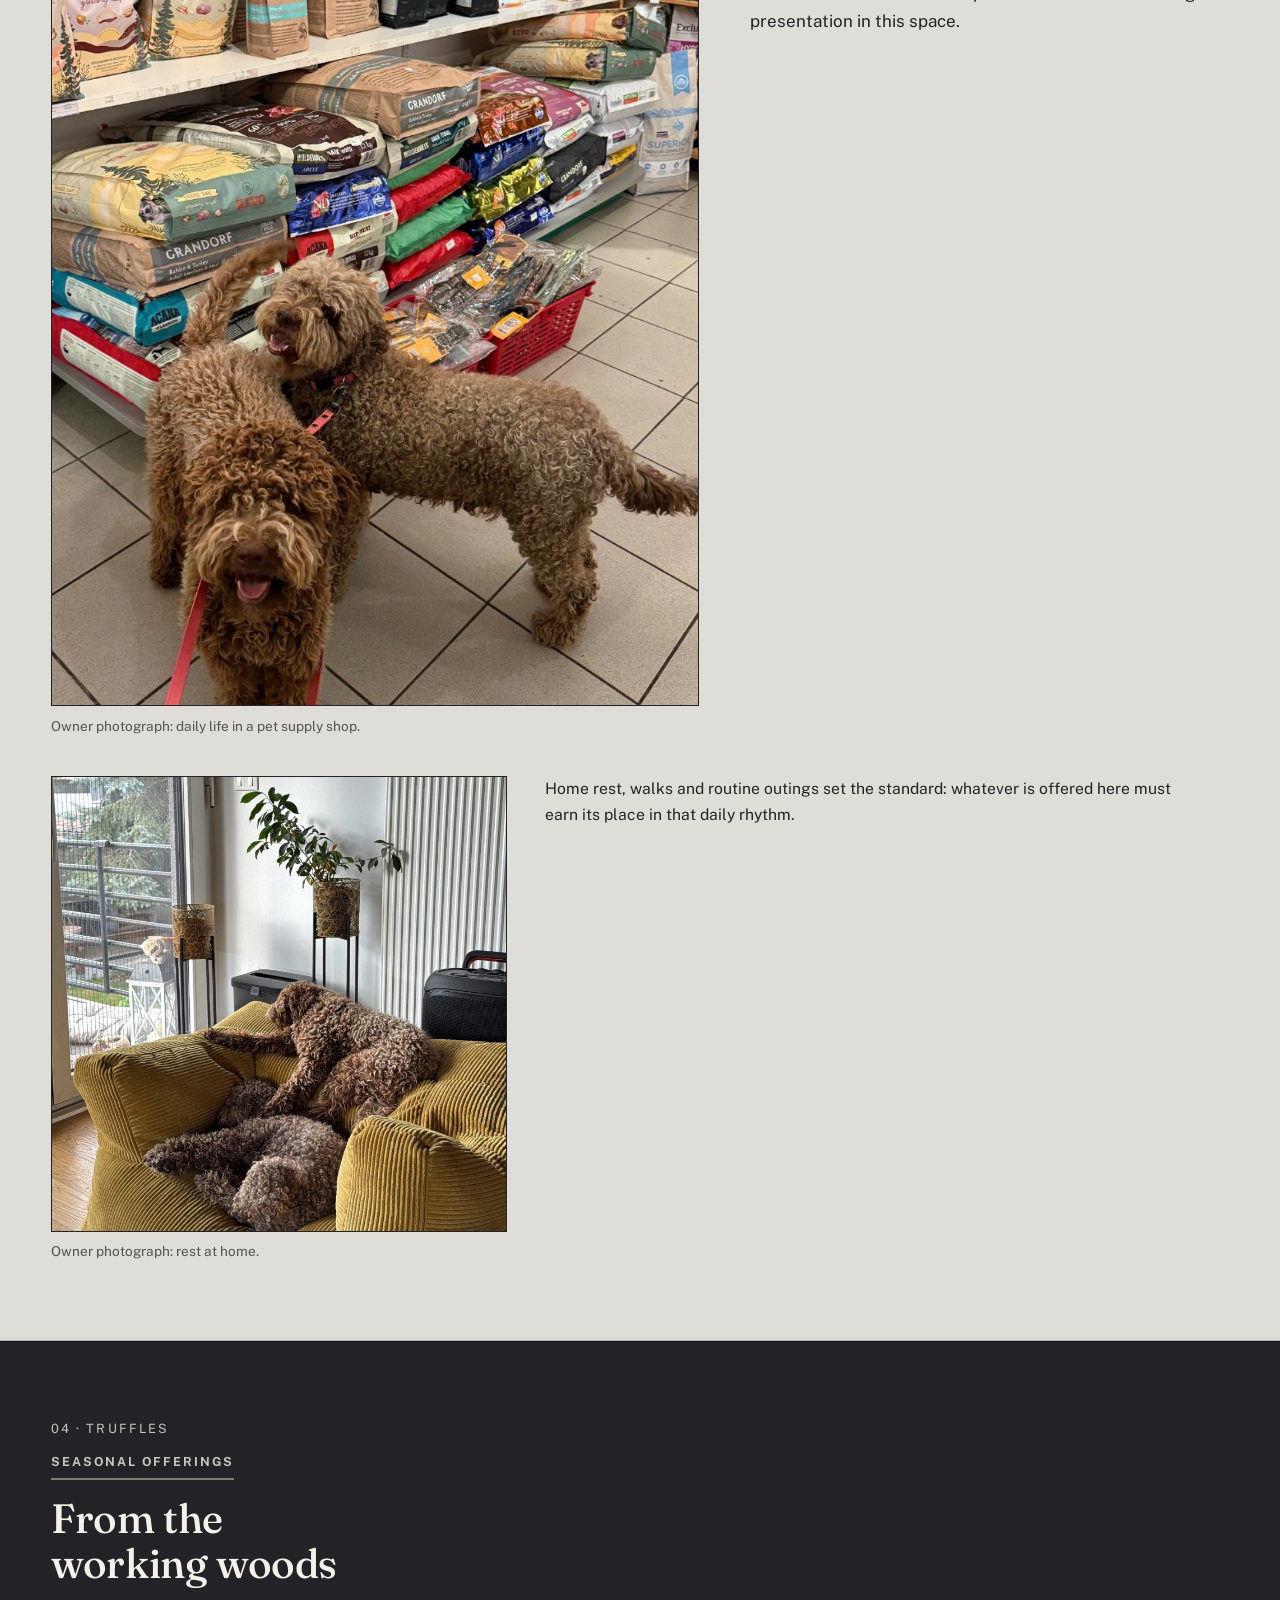
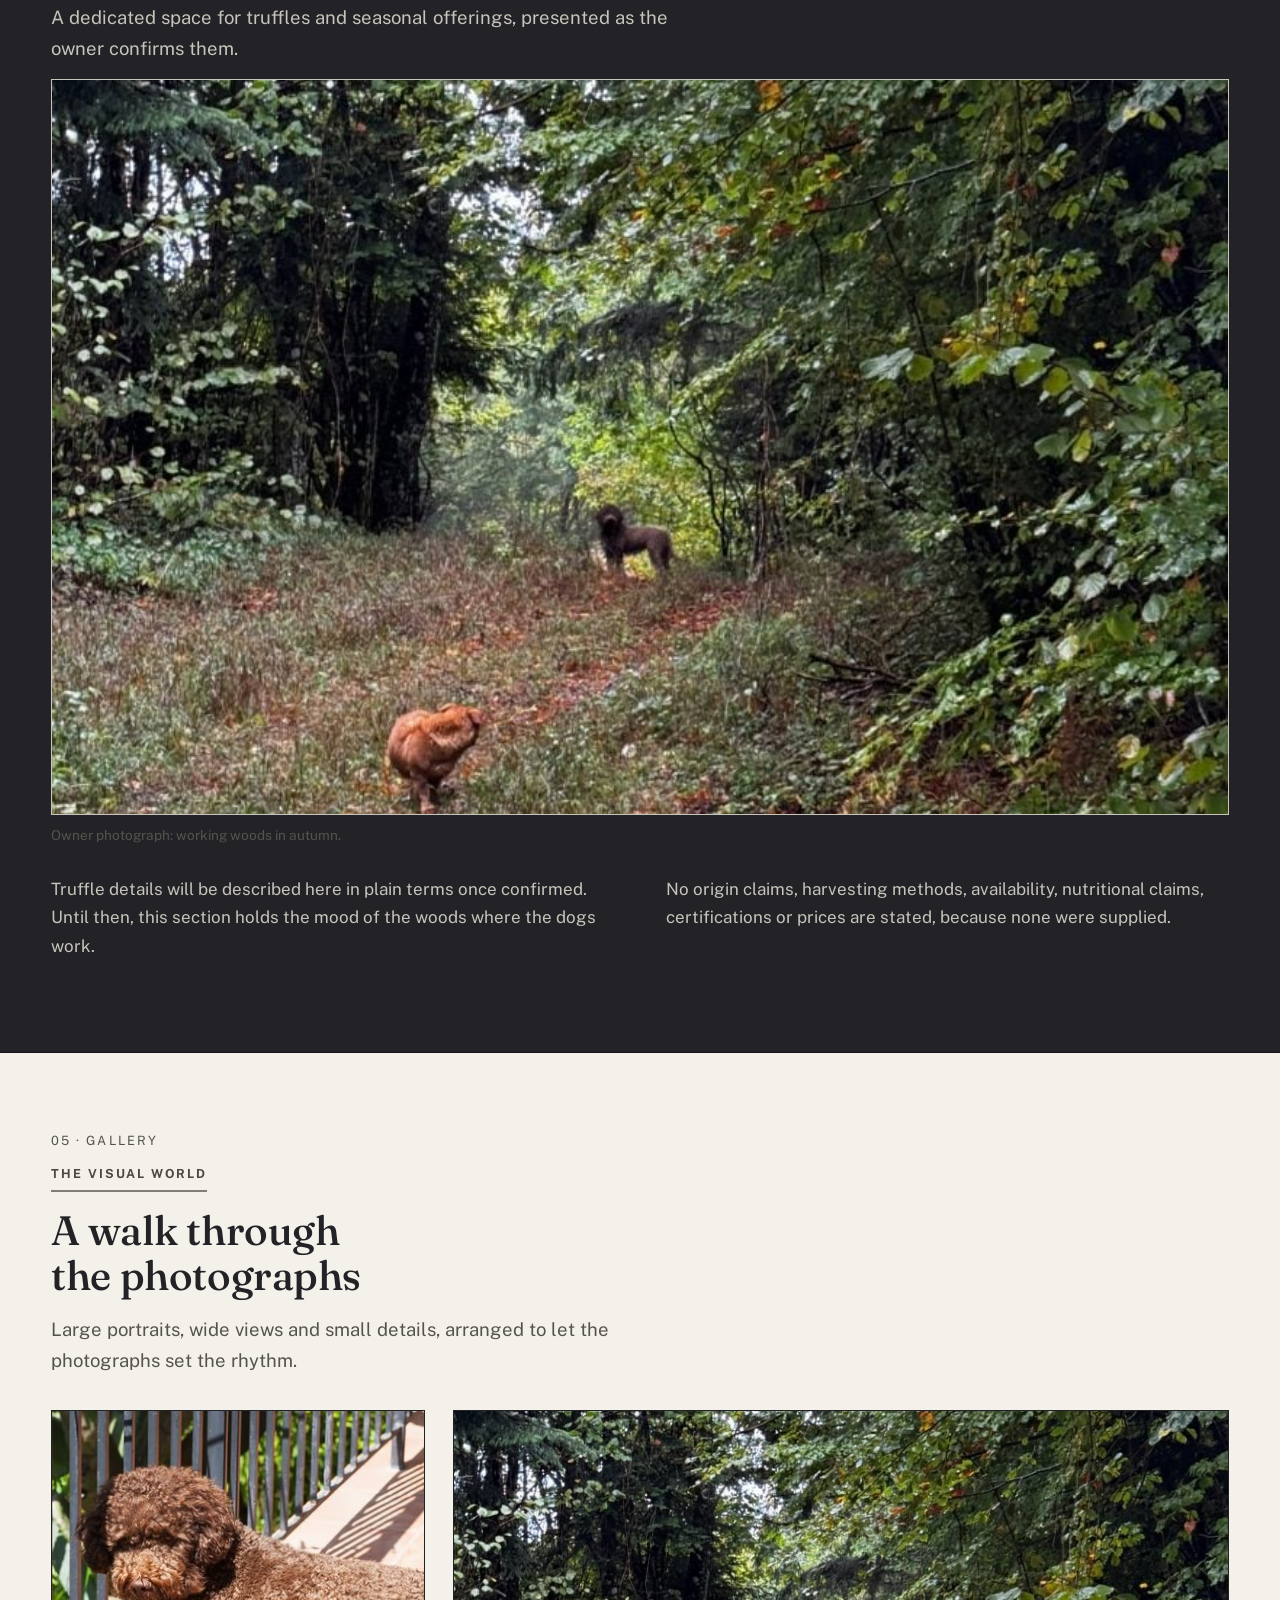
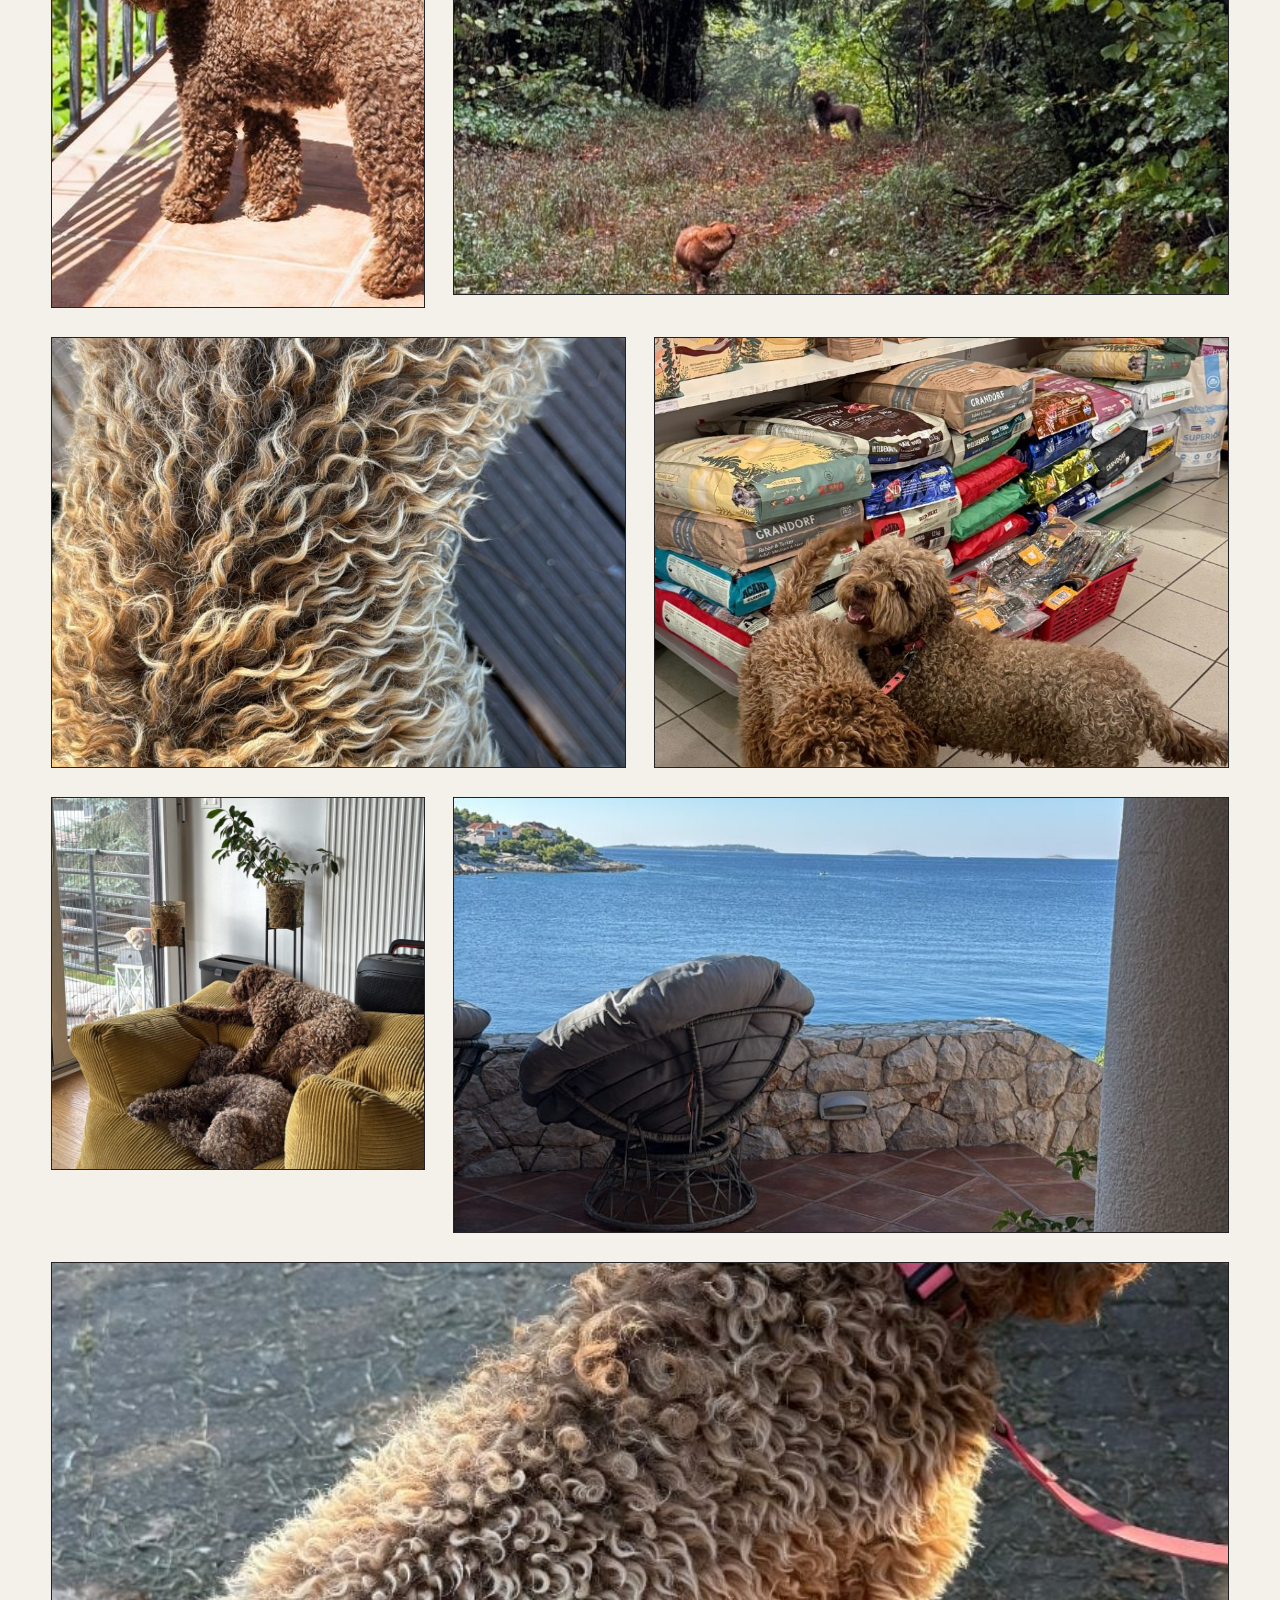
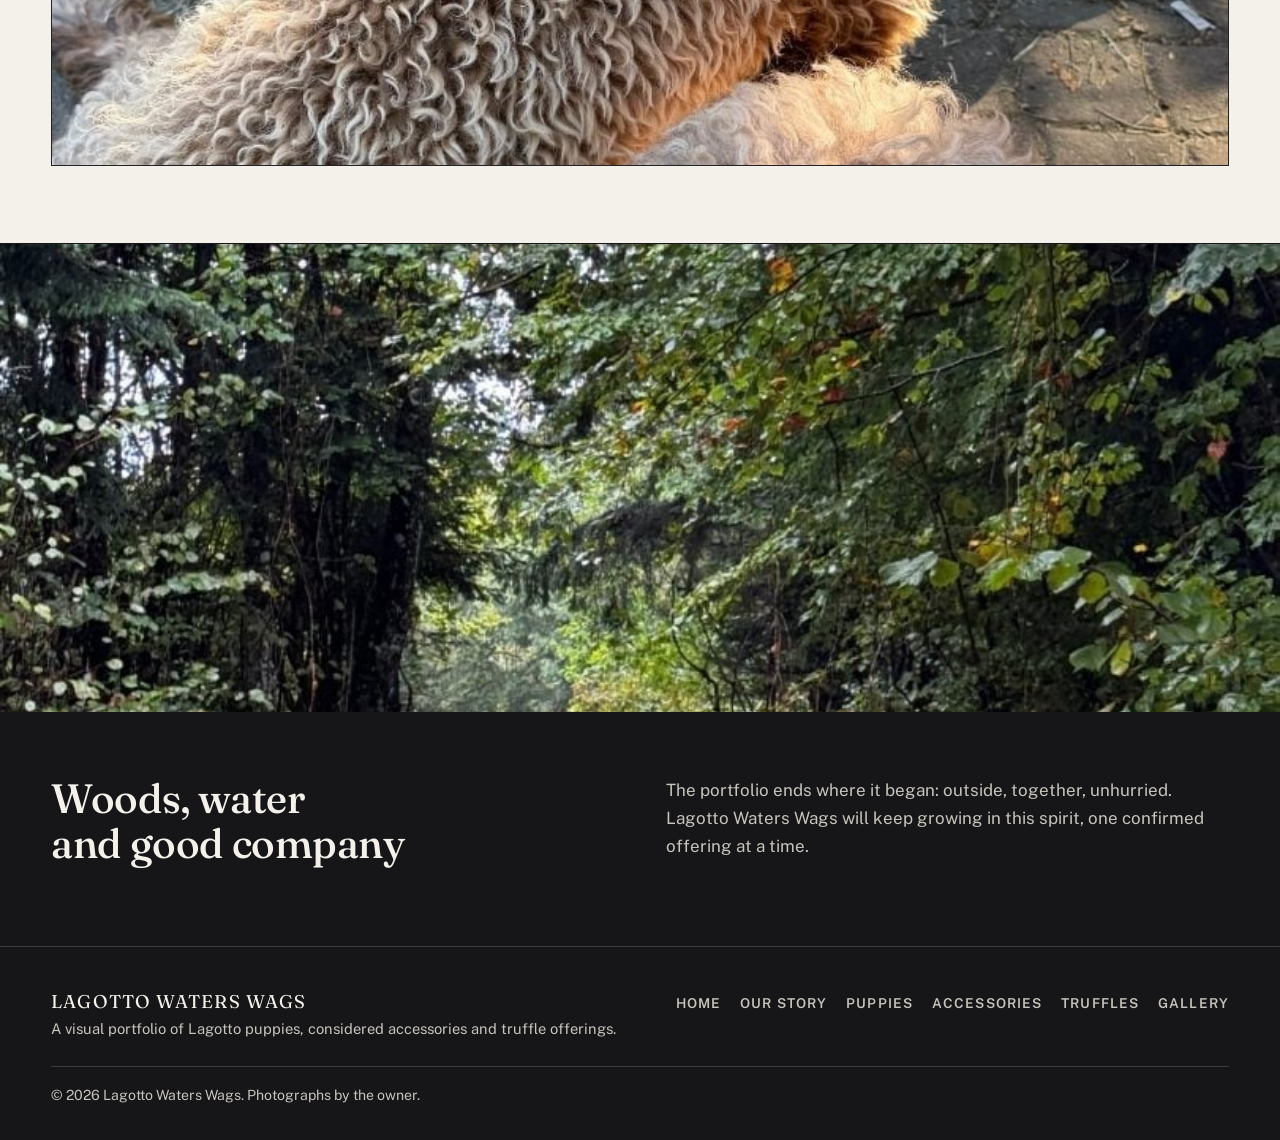
==== commit 440ddbac: "Restyle to monochrome ivory silver charcoal palette from reference mood" ====
--- a/index.html
+++ b/index.html
@@ -60,7 +60,7 @@
 
     <hr class="rule">
 
-    <section class="section" id="story" aria-labelledby="story-heading">
+    <section class="section on-silver" id="story" aria-labelledby="story-heading">
       <div class="wrap">
         <p class="section-label">01 · Our story</p>
         <span class="kicker">A personal portrait</span>
@@ -83,7 +83,7 @@
       </div>
     </section>
 
-    <section class="section on-parchment" id="puppies" aria-labelledby="puppies-heading">
+    <section class="section" id="puppies" aria-labelledby="puppies-heading">
       <div class="wrap">
         <p class="section-label">02 · Puppies</p>
         <span class="kicker">Young dogs, honestly shown</span>
@@ -116,7 +116,7 @@
       </div>
     </section>
 
-    <section class="section" id="accessories" aria-labelledby="accessories-heading">
+    <section class="section on-silver" id="accessories" aria-labelledby="accessories-heading">
       <div class="wrap">
         <p class="section-label">03 · Accessories</p>
         <span class="kicker">Goods for daily life</span>
@@ -141,7 +141,7 @@
       </div>
     </section>
 
-    <section class="section on-forest" id="truffles" aria-labelledby="truffles-heading">
+    <section class="section on-charcoal" id="truffles" aria-labelledby="truffles-heading">
       <div class="wrap">
         <p class="section-label">04 · Truffles</p>
         <span class="kicker">Seasonal offerings</span>
@@ -158,7 +158,7 @@
       </div>
     </section>
 
-    <section class="section on-parchment" id="gallery" aria-labelledby="gallery-heading">
+    <section class="section" id="gallery" aria-labelledby="gallery-heading">
       <div class="wrap">
         <p class="section-label">05 · Gallery</p>
         <span class="kicker">The visual world</span>
--- a/css/styles.css
+++ b/css/styles.css
@@ -1,20 +1,22 @@
 /* LAGOTTO WATERS WAGS : single page editorial portfolio.
-   Restrained natural palette, flat color only. No gradients, no shadows,
-   no hover animations, no transitions, no decorative effects. */
+   Monochrome mood drawn from the black-and-white reference: soft ivory,
+   silver grey, medium grey, deep charcoal. Flat color only. No gradients,
+   no shadows, no hover animations, no transitions, no decorative effects. */
 
 :root {
-  --sand: #E7DCC6;
-  --parchment: #EFE8D6;
-  --stone: #D9CDAF;
-  --line: #B7A886;
-  --ink: #23211A;
-  --ink-soft: #57503F;
-  --forest: #263020;
-  --forest-deep: #1B2317;
-  --olive: #6C7251;
-  --bark: #5A4630;
-  --cream: #EFE8D6;
-  --cream-dim: #CFC4A6;
+  --ivory: #F4F1EA;
+  --silver: #DFDDD7;
+  --mist: #C9C6BD;
+  --line: #B3AFA5;
+  --ink: #232327;
+  --ink-soft: #55534D;
+  --grey: #7F7D76;
+  --taupe: #4B4843;
+  --charcoal: #232327;
+  --charcoal-deep: #161618;
+  --paper: #F4F1EA;
+  --paper-dim: #C7C4BB;
+  --dark-line: #3B3B40;
   --measure: 66ch;
   --header-h: 68px;
 }
@@ -25,7 +27,7 @@
 
 body {
   margin: 0;
-  background: var(--sand);
+  background: var(--ivory);
   color: var(--ink);
   font-family: "Public Sans", "Segoe UI", Helvetica, Arial, sans-serif;
   font-size: 17px;
@@ -33,7 +35,7 @@
   -webkit-font-smoothing: antialiased;
 }
 
-::selection { background: var(--forest); color: var(--cream); }
+::selection { background: var(--charcoal); color: var(--paper); }
 
 h1, h2, h3 {
   font-family: "Fraunces", Georgia, "Times New Roman", serif;
@@ -50,25 +52,25 @@
 a { color: var(--ink); text-underline-offset: 3px; }
 
 :focus-visible {
-  outline: 3px solid var(--forest);
+  outline: 3px solid var(--charcoal);
   outline-offset: 3px;
   border-radius: 2px;
 }
 
 .skip-link {
   position: absolute; left: -9999px; top: 0;
-  background: var(--forest-deep); color: var(--cream);
+  background: var(--charcoal-deep); color: var(--paper);
   padding: 0.7rem 1rem; z-index: 100;
 }
 .skip-link:focus { left: 0.5rem; top: 0.5rem; }
 
 .wrap { width: min(1200px, 92vw); margin: 0 auto; }
 
-/* Header: solid forest bar, cream type, text wordmark only */
+/* Header: solid charcoal bar, ivory type, text wordmark only */
 .site-header {
-  background: var(--forest-deep);
-  color: var(--cream);
-  border-bottom: 1px solid var(--forest-deep);
+  background: var(--charcoal-deep);
+  color: var(--paper);
+  border-bottom: 1px solid var(--charcoal-deep);
   position: sticky;
   top: 0;
   z-index: 50;
@@ -84,18 +86,18 @@
   font-weight: 600;
   font-size: 1.02rem;
   letter-spacing: 0.08em;
-  color: var(--cream);
+  color: var(--paper);
 }
 .wordmark span {
   font-size: 0.72rem;
   letter-spacing: 0.2em;
   text-transform: uppercase;
-  color: var(--cream-dim);
+  color: var(--paper-dim);
 }
 .nav-desktop { display: flex; gap: 1.3rem; align-items: center; }
 .nav-desktop a {
   text-decoration: none;
-  color: var(--cream);
+  color: var(--paper);
   font-size: 0.86rem;
   font-weight: 600;
   letter-spacing: 0.1em;
@@ -103,62 +105,63 @@
   padding: 0.4rem 0.1rem;
   border-bottom: 2px solid transparent;
 }
-.nav-desktop a[aria-current="true"] { border-color: var(--cream-dim); }
-.site-header :focus-visible { outline-color: var(--cream); }
+.nav-desktop a[aria-current="true"] { border-color: var(--paper-dim); }
+.site-header :focus-visible { outline-color: var(--paper); }
 
 .menu-button {
   display: none;
   font: inherit; font-weight: 600; font-size: 0.86rem; letter-spacing: 0.1em; text-transform: uppercase;
   background: transparent;
-  border: 1px solid var(--cream-dim);
-  color: var(--cream);
+  border: 1px solid var(--paper-dim);
+  color: var(--paper);
   padding: 0.6rem 0.9rem;
   min-height: 44px;
   cursor: pointer;
 }
-.mobile-nav { display: none; border-top: 1px solid #39422F; background: var(--forest-deep); }
+.mobile-nav { display: none; border-top: 1px solid var(--dark-line); background: var(--charcoal-deep); }
 .mobile-nav.open { display: block; }
 .mobile-nav a {
   display: block;
   padding: 0.9rem 4vw;
   text-decoration: none;
-  color: var(--cream);
-  border-bottom: 1px solid #39422F;
+  color: var(--paper);
+  border-bottom: 1px solid var(--dark-line);
   font-weight: 600; font-size: 0.9rem; letter-spacing: 0.1em; text-transform: uppercase;
 }
 
-/* Sections */
-.section { padding: clamp(3rem, 6vw, 5.5rem) 0; }
-.section.on-parchment { background: var(--parchment); border-top: 1px solid var(--line); border-bottom: 1px solid var(--line); }
-.section.on-forest { background: var(--forest); color: var(--cream); border-top: 1px solid var(--forest-deep); border-bottom: 1px solid var(--forest-deep); }
-.section.on-forest h2, .section.on-forest h3 { color: var(--cream); }
-.section.on-forest p { color: var(--cream-dim); }
-.section.on-forest :focus-visible { outline-color: var(--cream); }
+/* Sections: alternating ivory and silver, one charcoal moment */
+.section { padding: clamp(3rem, 6vw, 5.5rem) 0; scroll-margin-top: var(--header-h); }
+section[id] { scroll-margin-top: var(--header-h); }
+.section.on-silver { background: var(--silver); border-top: 1px solid var(--line); border-bottom: 1px solid var(--line); }
+.section.on-charcoal { background: var(--charcoal); color: var(--paper); border-top: 1px solid var(--charcoal-deep); border-bottom: 1px solid var(--charcoal-deep); }
+.section.on-charcoal h2, .section.on-charcoal h3 { color: var(--paper); }
+.section.on-charcoal p { color: var(--paper-dim); }
+.section.on-charcoal :focus-visible { outline-color: var(--paper); }
 
 .kicker {
   display: inline-block;
   font-size: 0.78rem; letter-spacing: 0.16em; text-transform: uppercase;
-  color: var(--bark); font-weight: 700;
-  border-bottom: 2px solid var(--olive);
+  color: var(--taupe); font-weight: 700;
+  border-bottom: 2px solid var(--grey);
   padding-bottom: 0.35rem;
   margin-bottom: 1rem;
 }
-.on-forest .kicker { color: var(--cream-dim); border-color: var(--olive); }
+.on-charcoal .kicker { color: var(--paper-dim); border-color: var(--grey); }
 .lede { font-size: 1.16rem; color: var(--ink-soft); max-width: 58ch; }
-.on-forest .lede { color: var(--cream-dim); }
+.on-charcoal .lede { color: var(--paper-dim); }
 .section-label { font-size: 0.8rem; letter-spacing: 0.16em; text-transform: uppercase; color: var(--ink-soft); margin: 0 0 0.4rem; }
-.on-forest .section-label { color: var(--cream-dim); }
+.on-charcoal .section-label { color: var(--paper-dim); }
 
 /* Hero */
-.hero { background: var(--sand); padding: 0 0 clamp(2.5rem, 5vw, 4rem); }
+.hero { background: var(--ivory); padding: 0 0 clamp(2.5rem, 5vw, 4rem); scroll-margin-top: var(--header-h); }
 .hero-media { margin: 0; }
 .hero-media img {
   width: 100%;
   height: clamp(340px, 62vh, 620px);
   object-fit: cover;
-  object-position: center 35%;
+  object-position: center 78%;
   display: block;
-  background: var(--stone);
+  background: var(--mist);
 }
 .hero-media figcaption {
   width: min(1200px, 92vw);
@@ -179,20 +182,19 @@
 /* Editorial splits */
 .split { display: grid; grid-template-columns: 1fr 1fr; gap: clamp(2rem, 4vw, 4rem); align-items: start; }
 .rule { border: 0; border-top: 1px solid var(--line); margin: 0; }
-.on-forest + .rule, .rule.on-dark { border-color: #39422F; }
 
 /* Photographs: sharp frames, thin ink borders, honest captions */
 figure.photo { margin: 0; }
 figure.photo img {
   width: 100%; height: auto; display: block;
   border: 1px solid var(--ink);
-  background: var(--stone);
-}
-.on-forest figure.photo img { border-color: var(--cream-dim); }
+  background: var(--mist);
+}
+.on-charcoal figure.photo img { border-color: var(--paper-dim); }
 figure.photo figcaption, .gallery figcaption {
   font-size: 0.85rem; color: var(--ink-soft); margin-top: 0.55rem; max-width: 60ch;
 }
-.on-forest figcaption { color: var(--cream-dim); }
+.on-charcoal figcaption { color: var(--paper-dim); }
 
 .img-tall { aspect-ratio: 3 / 4; object-fit: cover; }
 .img-wide { aspect-ratio: 16 / 10; object-fit: cover; }
@@ -203,11 +205,12 @@
 .puppy-pair { display: grid; grid-template-columns: 1.25fr 0.75fr; gap: clamp(1.2rem, 3vw, 2.5rem); margin-top: clamp(1.2rem, 3vw, 2.5rem); align-items: start; }
 .honest-note {
   border: 1px solid var(--line);
-  background: var(--parchment);
+  background: var(--silver);
   padding: 1.2rem 1.3rem;
   margin-top: 1.8rem;
   max-width: 70ch;
 }
+.on-silver .honest-note { background: var(--ivory); }
 .honest-note h3 { font-size: 1.1rem; }
 .honest-note p { font-size: 0.96rem; color: var(--ink-soft); margin-bottom: 0.4rem; }
 .honest-note p:last-child { margin-bottom: 0; }
@@ -224,7 +227,7 @@
 /* Gallery: intentionally varied, asymmetrical */
 .gallery-varied { display: grid; grid-template-columns: repeat(12, 1fr); gap: clamp(1rem, 2.5vw, 1.8rem); margin-top: 2.2rem; }
 .gallery-varied figure { margin: 0; }
-.gallery-varied img { width: 100%; height: 100%; object-fit: cover; display: block; border: 1px solid var(--ink); background: var(--stone); }
+.gallery-varied img { width: 100%; height: 100%; object-fit: cover; display: block; border: 1px solid var(--ink); background: var(--mist); }
 .g-tall { grid-column: span 4; aspect-ratio: 3 / 4; }
 .g-wide { grid-column: span 8; aspect-ratio: 16 / 10; }
 .g-half { grid-column: span 6; aspect-ratio: 4 / 3; }
@@ -233,27 +236,27 @@
 .g-full { grid-column: 1 / -1; aspect-ratio: 21 / 9; }
 
 /* Closing: full bleed photograph with restrained panel */
-.closing { background: var(--forest-deep); color: var(--cream); border-top: 1px solid var(--forest-deep); }
+.closing { background: var(--charcoal-deep); color: var(--paper); border-top: 1px solid var(--charcoal-deep); }
 .closing-media { margin: 0; }
 .closing-media img { width: 100%; height: clamp(300px, 52vh, 540px); object-fit: cover; object-position: center 40%; display: block; }
 .closing-body { width: min(1200px, 92vw); margin: 0 auto; padding: clamp(2.5rem, 5vw, 4rem) 0; display: grid; grid-template-columns: 1fr 1fr; gap: clamp(2rem, 4vw, 4rem); align-items: start; }
-.closing-body h2 { color: var(--cream); }
-.closing-body p { color: var(--cream-dim); }
+.closing-body h2 { color: var(--paper); }
+.closing-body p { color: var(--paper-dim); }
 
 /* Footer: minimal */
-.site-footer { background: var(--forest-deep); color: var(--cream-dim); padding: 2.5rem 0 2rem; border-top: 1px solid #39422F; }
+.site-footer { background: var(--charcoal-deep); color: var(--paper-dim); padding: 2.5rem 0 2rem; border-top: 1px solid var(--dark-line); }
 .footer-inner { display: flex; flex-wrap: wrap; gap: 1rem 2.5rem; align-items: baseline; justify-content: space-between; }
-.footer-brand { font-family: "Fraunces", Georgia, serif; font-size: 1.15rem; letter-spacing: 0.06em; color: var(--cream); }
+.footer-brand { font-family: "Fraunces", Georgia, serif; font-size: 1.15rem; letter-spacing: 0.06em; color: var(--paper); }
 .footer-inner p { font-size: 0.92rem; margin: 0; }
 .footer-nav { display: flex; flex-wrap: wrap; gap: 0.4rem 1.2rem; }
-.footer-nav a { color: var(--cream-dim); font-size: 0.85rem; letter-spacing: 0.08em; text-transform: uppercase; text-decoration: none; font-weight: 600; }
-.footer-note { font-size: 0.88rem; margin-top: 1.5rem; padding-top: 1.1rem; border-top: 1px solid #39422F; }
+.footer-nav a { color: var(--paper-dim); font-size: 0.85rem; letter-spacing: 0.08em; text-transform: uppercase; text-decoration: none; font-weight: 600; }
+.footer-note { font-size: 0.88rem; margin-top: 1.5rem; padding-top: 1.1rem; border-top: 1px solid var(--dark-line); }
 
 /* Legacy listing mounts (kept functional for archive detail pages) */
 .listing-grid { display: grid; grid-template-columns: 1fr 1fr; gap: 1.5rem; margin-top: 2rem; }
 .empty-state {
   border: 1px solid var(--line);
-  background: var(--parchment);
+  background: var(--silver);
   padding: 1.5rem;
   margin-top: 1.5rem;
 }
@@ -263,7 +266,7 @@
   .g-tall, .g-wide, .g-half, .g-small, .g-mid { grid-column: span 6; }
   .nav-desktop { display: none; }
   .menu-button { display: inline-block; }
-  .hero-media img { height: 52vw; min-height: 280px; object-position: center 30%; }
+  .hero-media img { height: 52vw; min-height: 280px; object-position: center 75%; }
 }
 
 @media (max-width: 640px) {
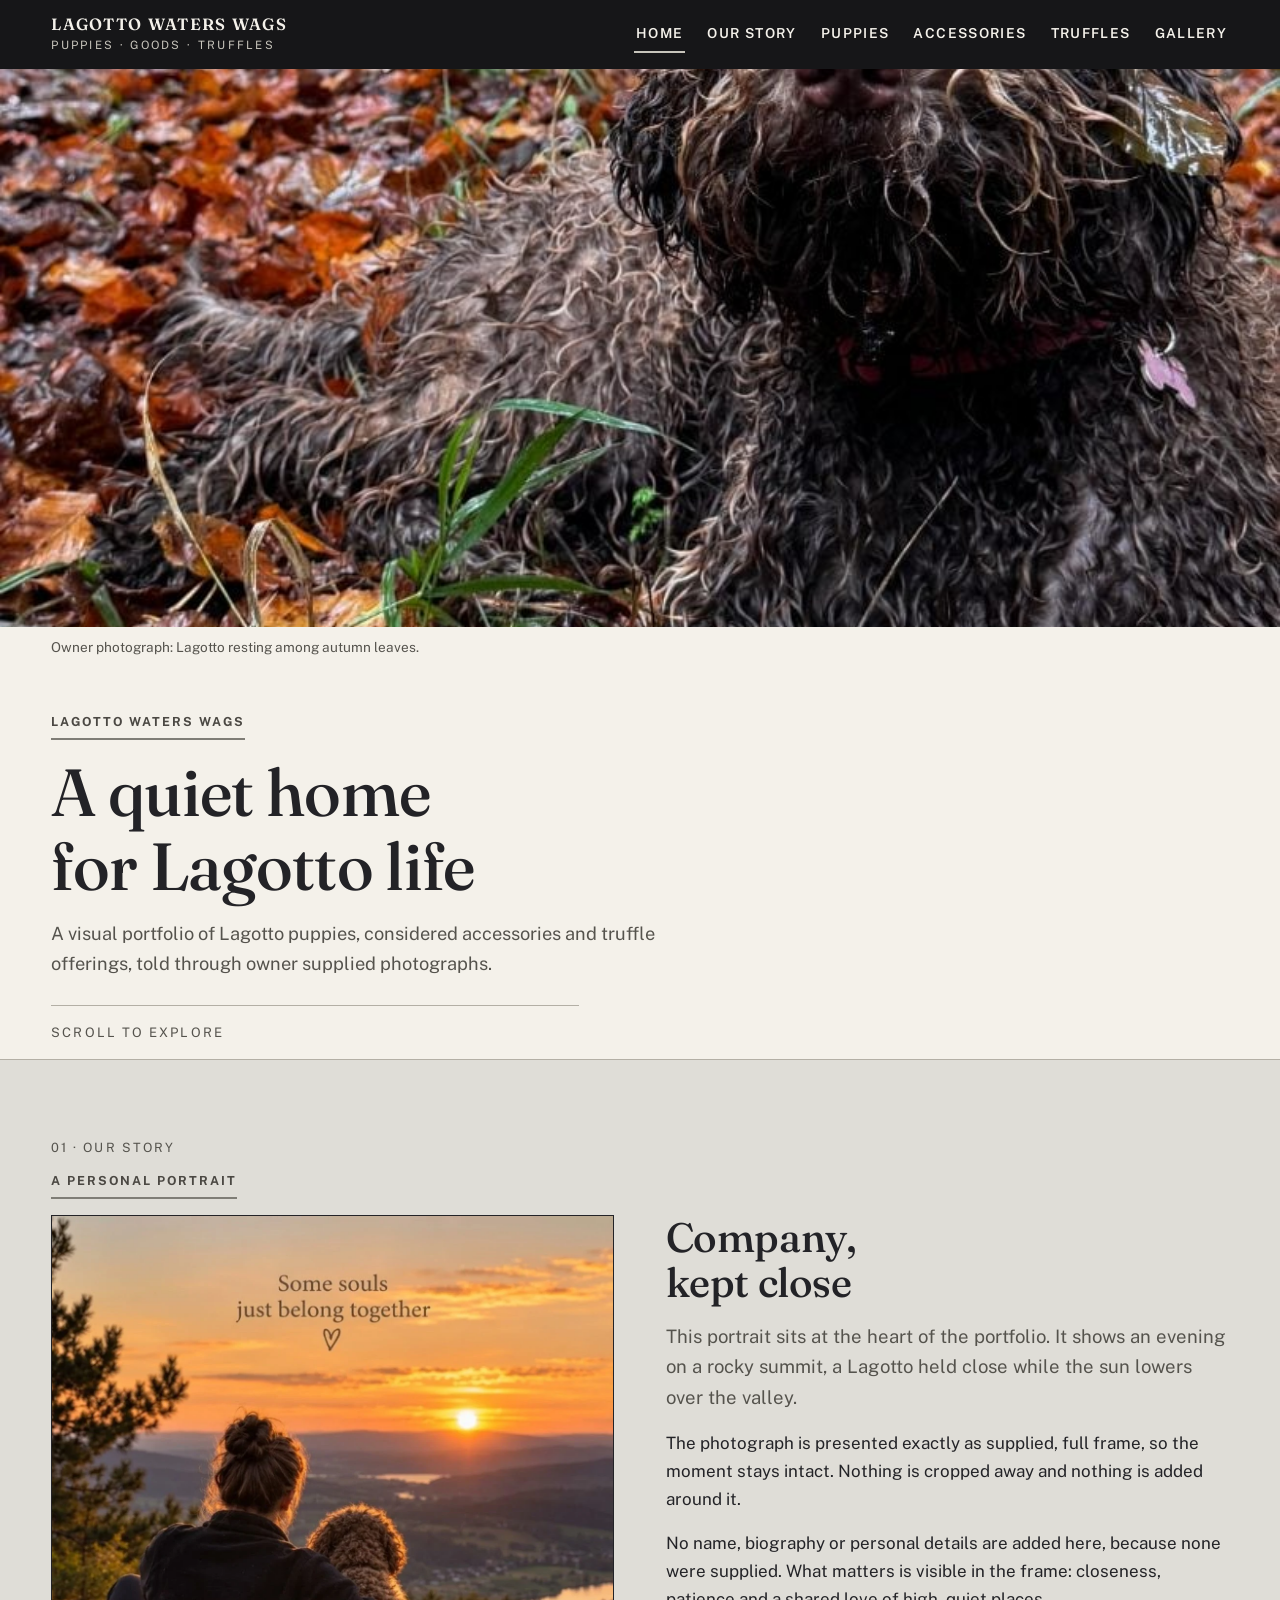
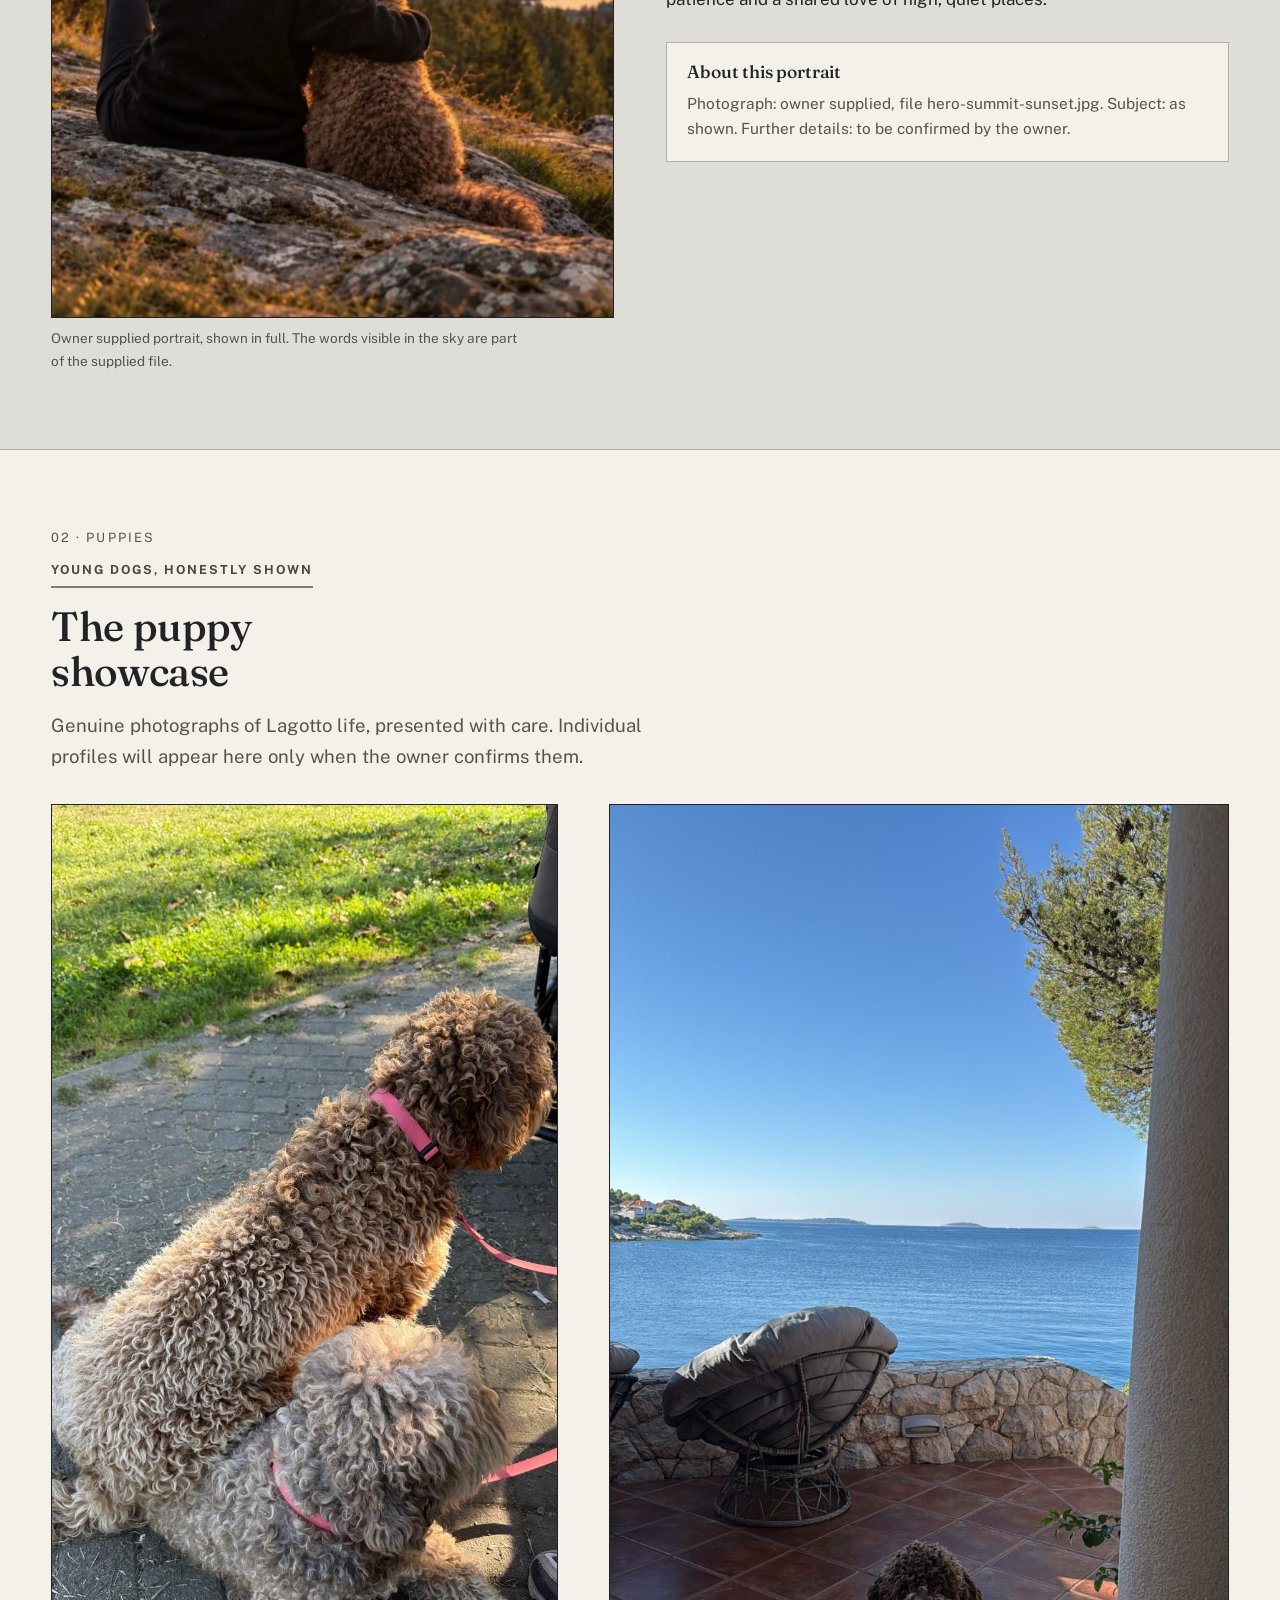
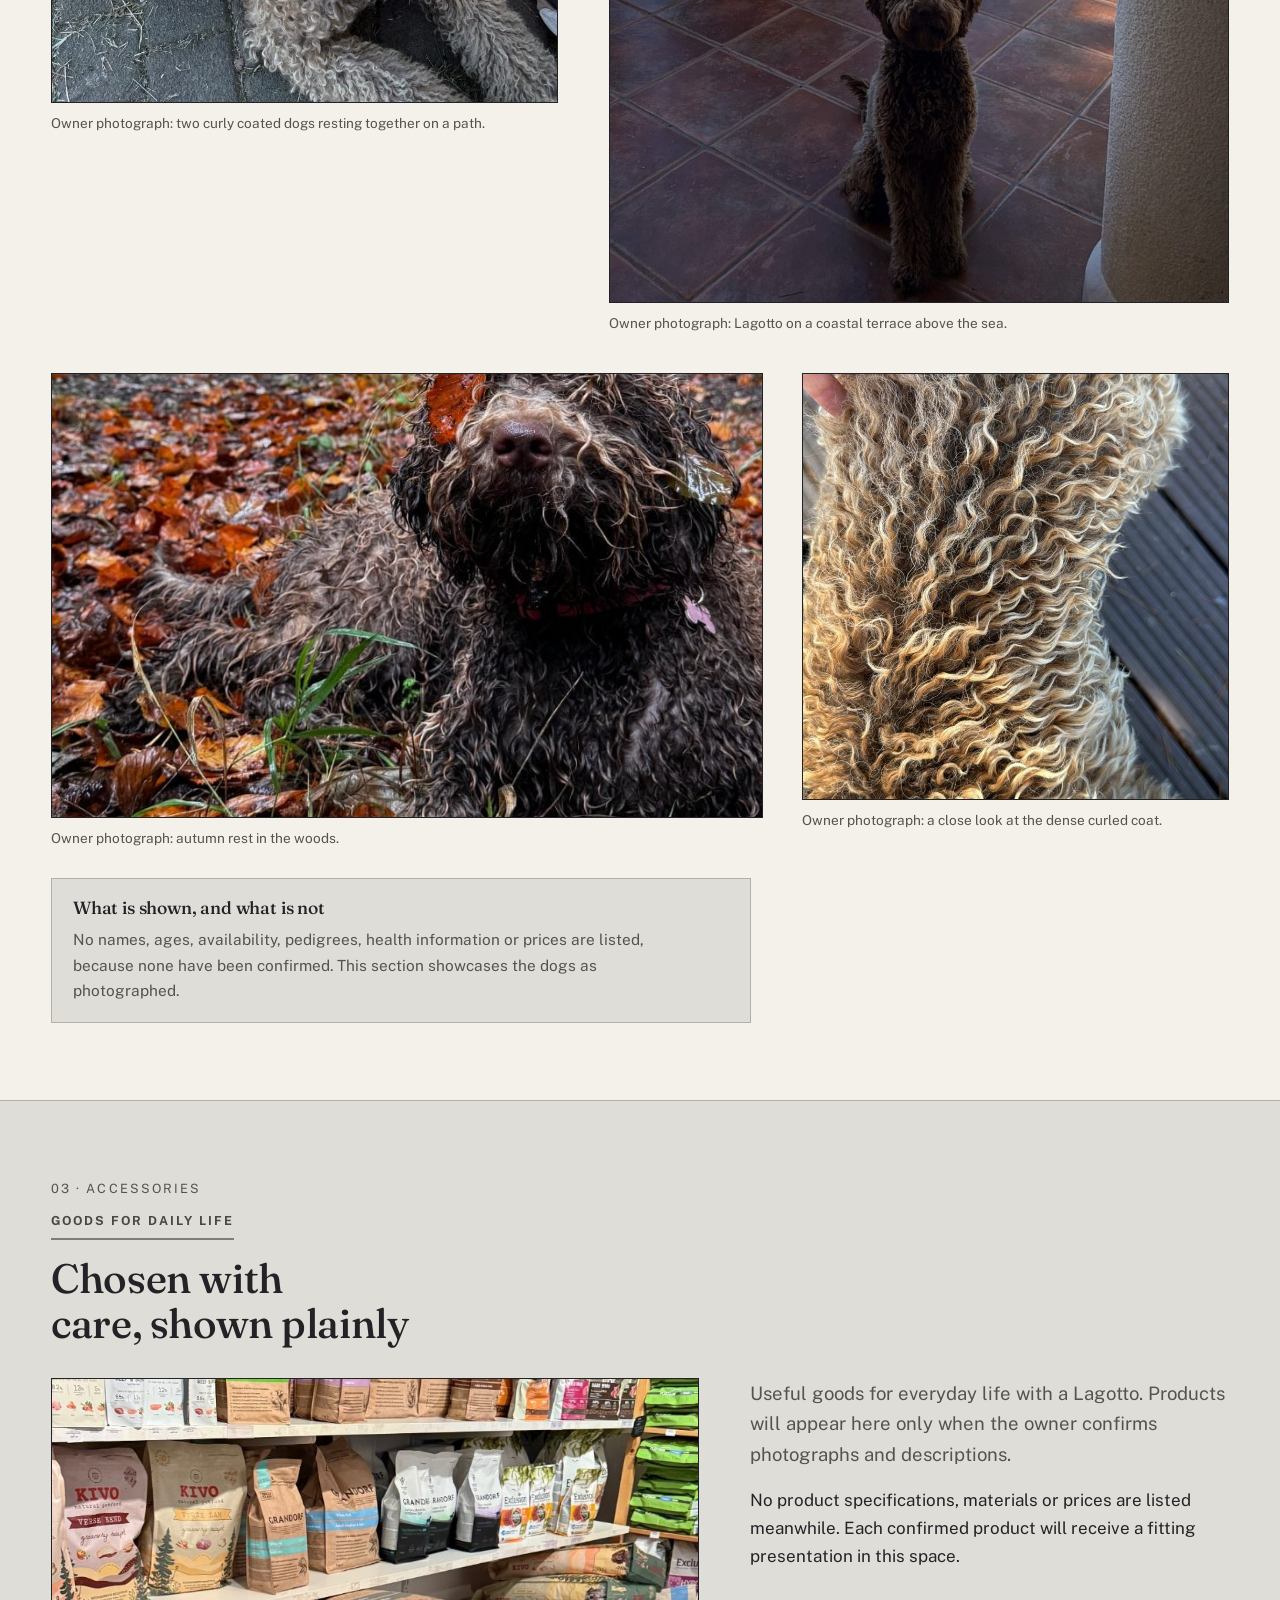
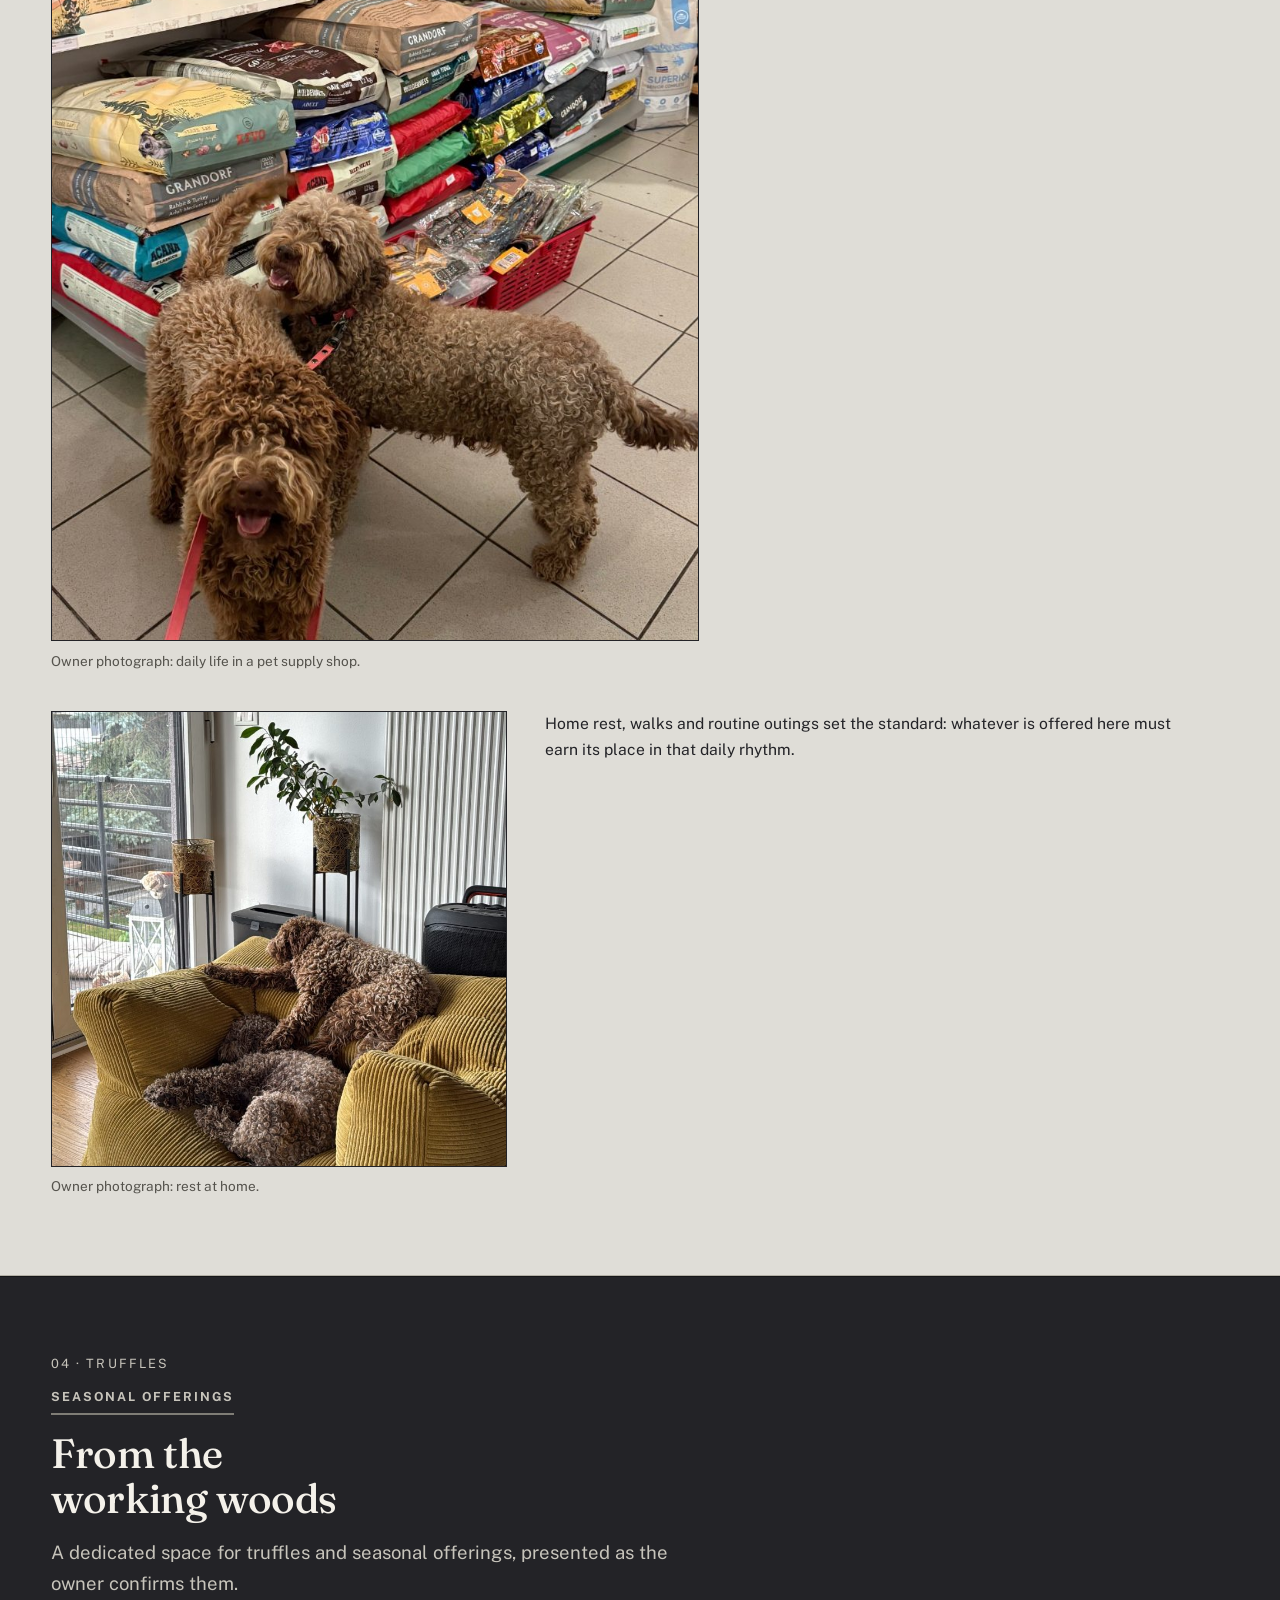
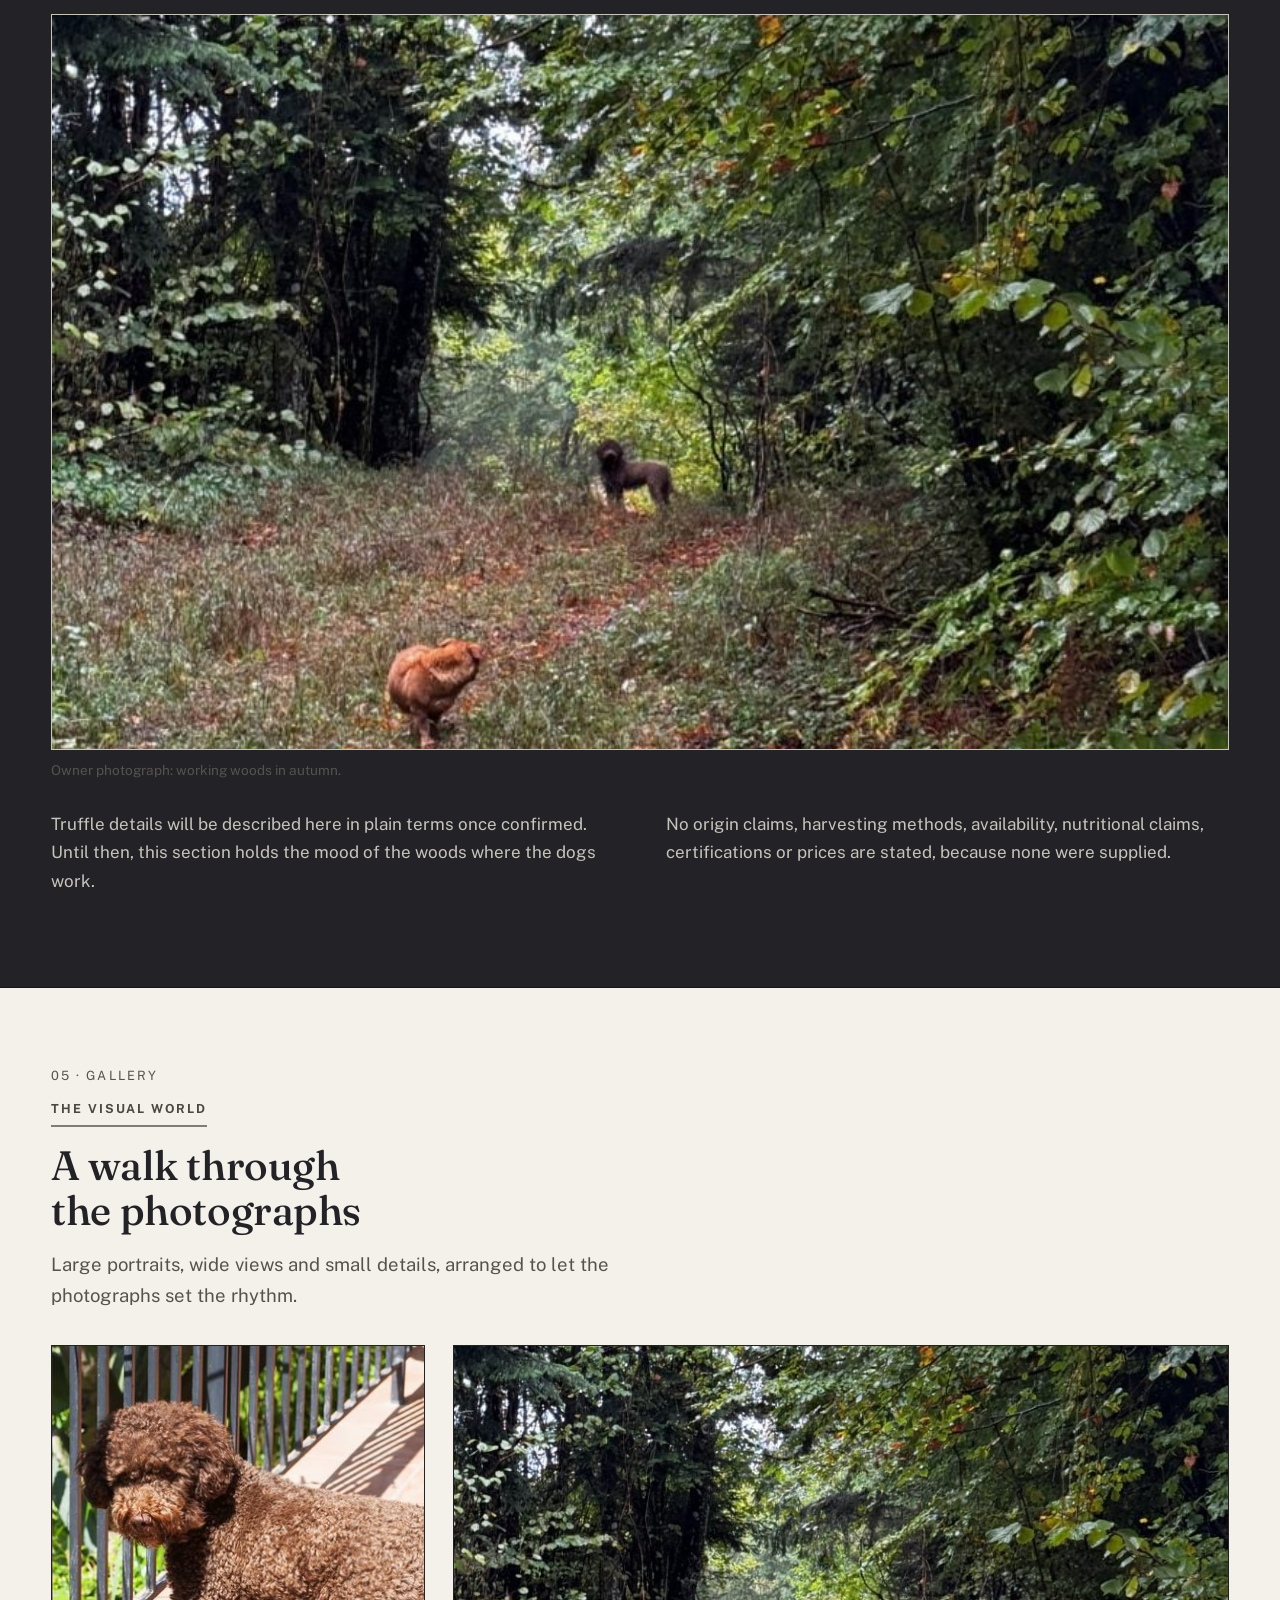
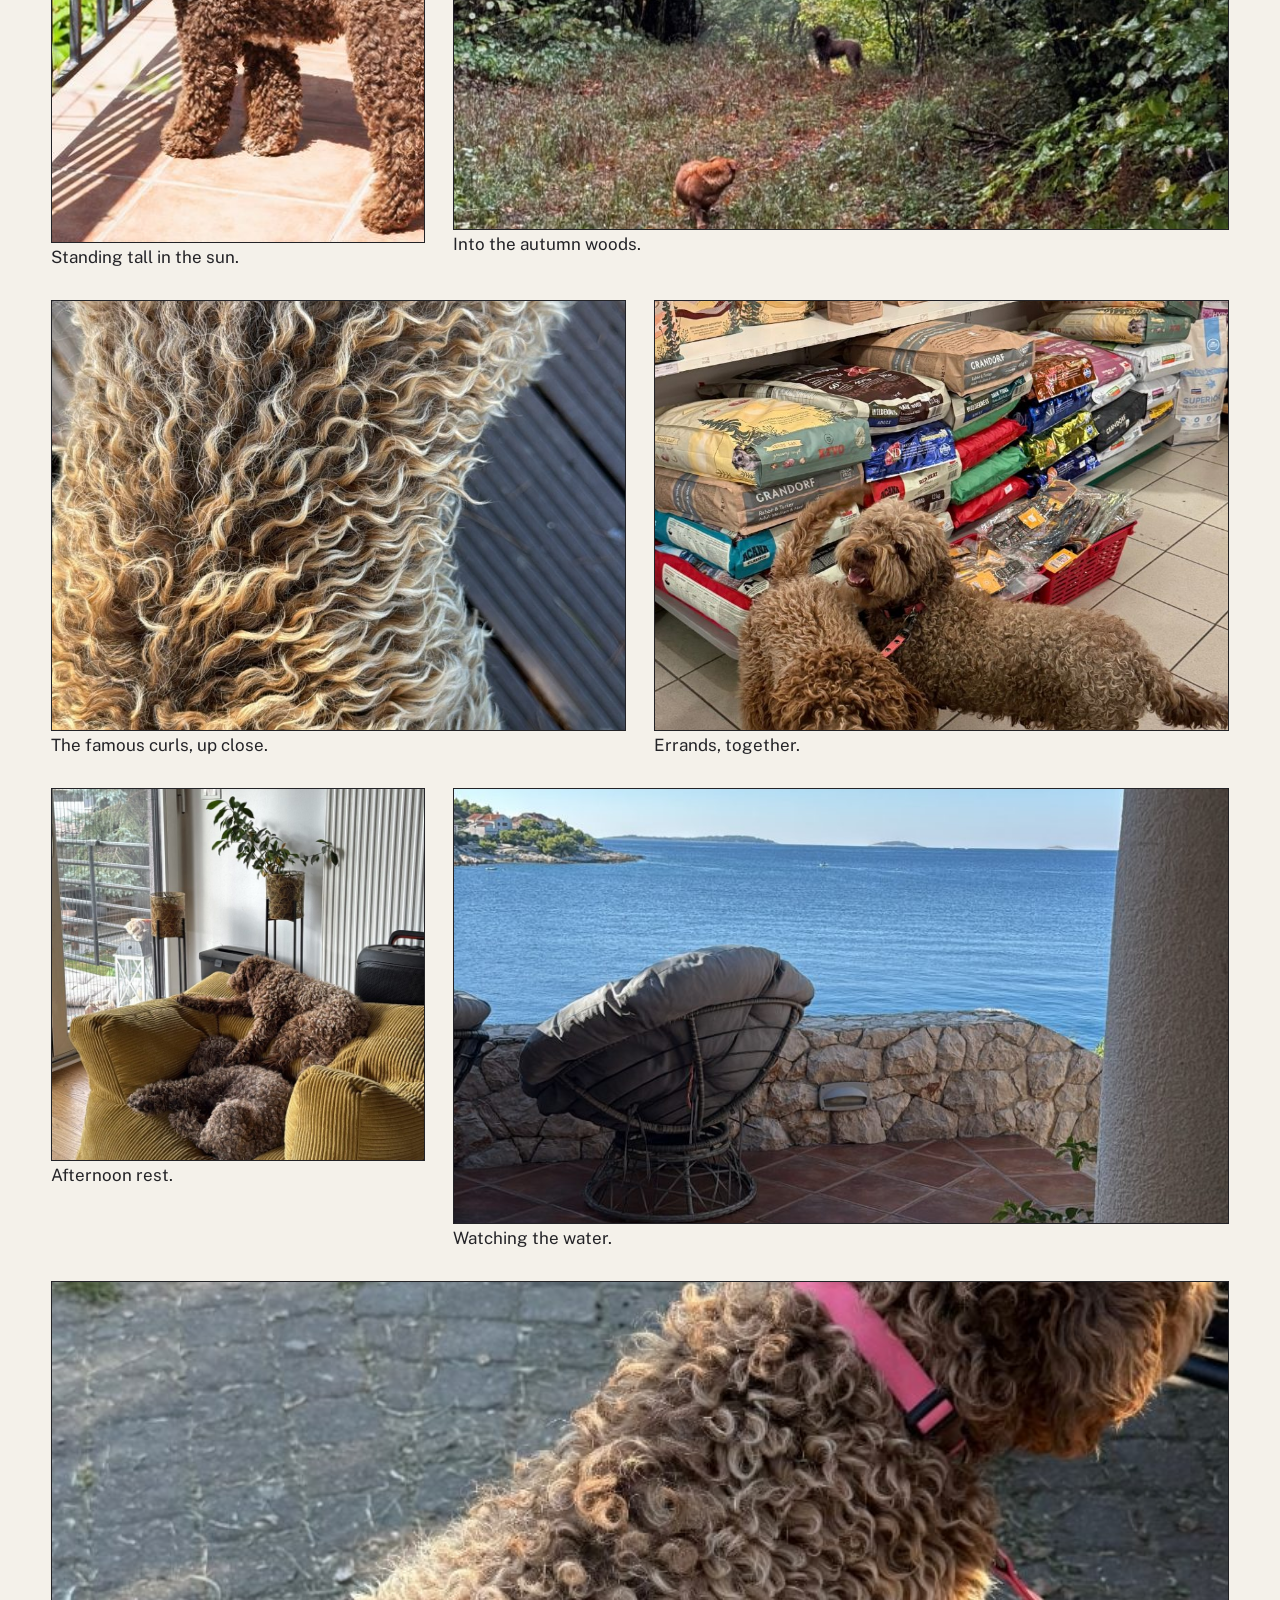
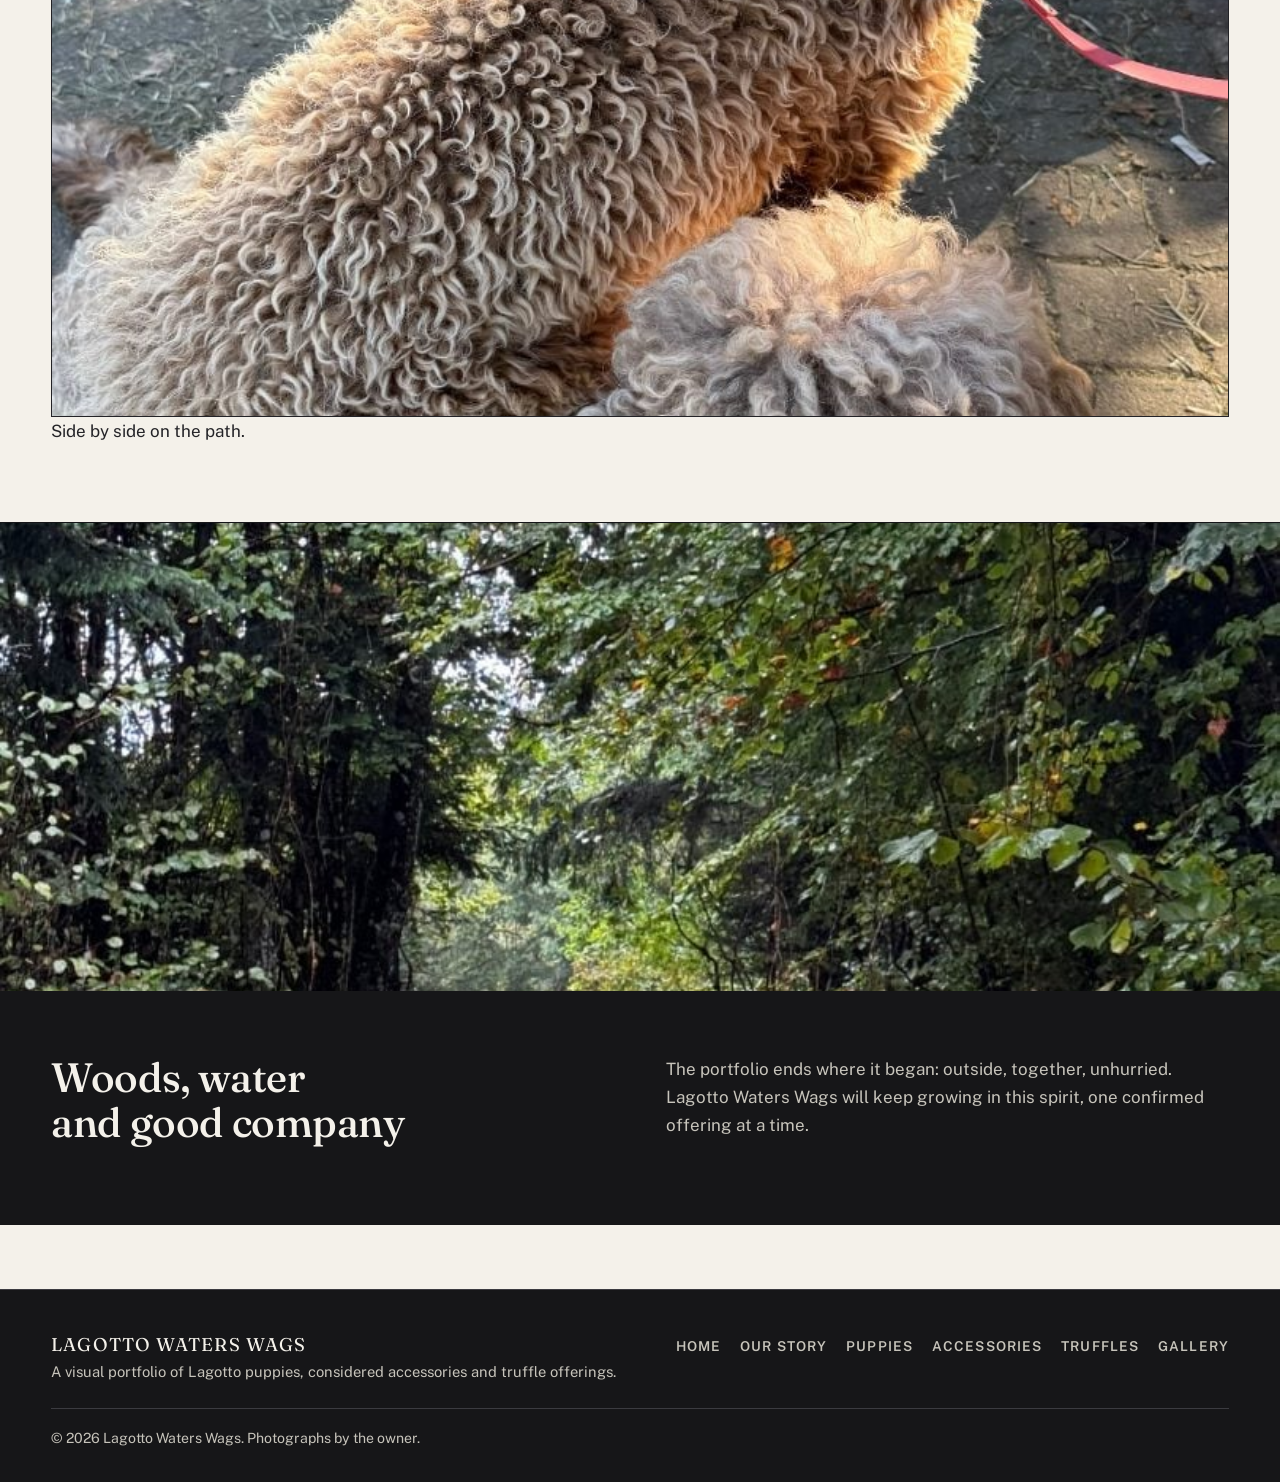
==== commit 7e07a285: "Add restrained reveals and scrollspy, fix gallery and figure crops, polish links and 404" ====
--- a/index.html
+++ b/index.html
@@ -50,26 +50,22 @@
         <img data-image-slot="heroForestPortrait" src="assets/images/hero-forest-portrait.jpg" alt="Dark brown curly Lagotto lying among autumn leaves in a forest, a fallen leaf resting near its eye" fetchpriority="high">
         <figcaption>Owner photograph: Lagotto resting among autumn leaves.</figcaption>
       </figure>
-      <div class="hero-body">
+      <div class="hero-body" data-reveal>
         <span class="kicker">Lagotto Waters Wags</span>
         <h1 id="hero-heading">A quiet home<br>for Lagotto life</h1>
         <p class="intro">A visual portfolio of Lagotto puppies, considered accessories and truffle offerings, told through owner supplied photographs.</p>
         <p class="scroll-note">Scroll to explore</p>
       </div>
-    </section>
-
-    <hr class="rule">
-
     <section class="section on-silver" id="story" aria-labelledby="story-heading">
       <div class="wrap">
         <p class="section-label">01 · Our story</p>
         <span class="kicker">A personal portrait</span>
         <div class="split">
-          <figure class="photo">
+          <figure class="photo" data-reveal>
             <img data-image-slot="summitPortrait" src="assets/images/hero-summit-sunset.jpg" alt="Person with hair in a bun sitting on a rocky summit at sunset with an arm around a curly brown Lagotto, overlooking a valley and lake. The supplied photograph includes words in the sky" loading="lazy">
             <figcaption>Owner supplied portrait, shown in full. The words visible in the sky are part of the supplied file.</figcaption>
           </figure>
-          <div>
+          <div data-reveal>
             <h2 id="story-heading">Company,<br>kept close</h2>
             <p class="lede">This portrait sits at the heart of the portfolio. It shows an evening on a rocky summit, a Lagotto held close while the sun lowers over the valley.</p>
             <p>The photograph is presented exactly as supplied, full frame, so the moment stays intact. Nothing is cropped away and nothing is added around it.</p>
@@ -89,7 +85,7 @@
         <span class="kicker">Young dogs, honestly shown</span>
         <h2 id="puppies-heading">The puppy<br>showcase</h2>
         <p class="lede">Genuine photographs of Lagotto life, presented with care. Individual profiles will appear here only when the owner confirms them.</p>
-        <div class="puppy-lead">
+        <div class="puppy-lead" data-reveal>
           <figure class="photo">
             <img data-image-slot="pavementPair" src="assets/images/two-dogs-pavement.jpg" alt="Two curly coated dogs with pink collars sitting together on a paved path" loading="lazy">
             <figcaption>Owner photograph: two curly coated dogs resting together on a path.</figcaption>
@@ -99,9 +95,9 @@
             <figcaption>Owner photograph: Lagotto on a coastal terrace above the sea.</figcaption>
           </figure>
         </div>
-        <div class="puppy-pair">
-          <figure class="photo">
-            <img class="img-wide" data-image-slot="heroForestPortrait" src="assets/images/hero-forest-portrait.jpg" alt="Dark brown curly Lagotto lying among autumn leaves in a forest" loading="lazy">
+        <div class="puppy-pair" data-reveal>
+          <figure class="photo">
+            <img class="img-wide img-focus-low" data-image-slot="heroForestPortrait" src="assets/images/hero-forest-portrait.jpg" alt="Dark brown curly Lagotto lying among autumn leaves in a forest" loading="lazy">
             <figcaption>Owner photograph: autumn rest in the woods.</figcaption>
           </figure>
           <figure class="photo">
@@ -109,7 +105,7 @@
             <figcaption>Owner photograph: a close look at the dense curled coat.</figcaption>
           </figure>
         </div>
-        <div class="honest-note">
+        <div class="honest-note" data-reveal>
           <h3>What is shown, and what is not</h3>
           <p>No names, ages, availability, pedigrees, health information or prices are listed, because none have been confirmed. This section showcases the dogs as photographed.</p>
         </div>
@@ -121,7 +117,7 @@
         <p class="section-label">03 · Accessories</p>
         <span class="kicker">Goods for daily life</span>
         <h2 id="accessories-heading">Chosen with<br>care, shown plainly</h2>
-        <div class="goods">
+        <div class="goods" data-reveal>
           <figure class="photo">
             <img class="img-tall" data-image-slot="shopAisle" src="assets/images/shop-aisle-two-dogs.jpg" alt="Two curly brown dogs on leads inside a pet food shop aisle" loading="lazy">
             <figcaption>Owner photograph: daily life in a pet supply shop.</figcaption>
@@ -131,7 +127,7 @@
             <p>No product specifications, materials or prices are listed meanwhile. Each confirmed product will receive a fitting presentation in this space.</p>
           </div>
         </div>
-        <div class="goods-detail">
+        <div class="goods-detail" data-reveal>
           <figure class="photo">
             <img class="img-square" data-image-slot="armchairRest" src="assets/images/armchair-rest.jpg" alt="Two curly dogs resting together on a mustard corduroy armchair indoors" loading="lazy">
             <figcaption>Owner photograph: rest at home.</figcaption>
@@ -147,11 +143,11 @@
         <span class="kicker">Seasonal offerings</span>
         <h2 id="truffles-heading">From the<br>working woods</h2>
         <p class="lede">A dedicated space for truffles and seasonal offerings, presented as the owner confirms them.</p>
-        <figure class="photo truffle-wide">
+        <figure class="photo truffle-wide" data-reveal>
           <img class="img-wide" data-image-slot="forestPathThreeDogs" src="assets/images/forest-path-three-dogs.jpg" alt="Three dogs walking away along a forest path lined with tall autumn trees" loading="lazy">
           <figcaption>Owner photograph: working woods in autumn.</figcaption>
         </figure>
-        <div class="truffle-cols">
+        <div class="truffle-cols" data-reveal>
           <p>Truffle details will be described here in plain terms once confirmed. Until then, this section holds the mood of the woods where the dogs work.</p>
           <p>No origin claims, harvesting methods, availability, nutritional claims, certifications or prices are stated, because none were supplied.</p>
         </div>
@@ -165,26 +161,33 @@
         <h2 id="gallery-heading">A walk through<br>the photographs</h2>
         <p class="lede">Large portraits, wide views and small details, arranged to let the photographs set the rhythm.</p>
         <div class="gallery-varied">
-          <figure class="g-tall">
+          <figure class="g-tall" data-reveal>
             <img data-image-slot="terraceProfile" src="assets/images/terrace-profile-stand.jpg" alt="Brown curly Lagotto standing in profile on a sunny terrace with tail raised" loading="lazy">
-          </figure>
-          <figure class="g-wide">
+            <figcaption>Standing tall in the sun.</figcaption>
+          </figure>
+          <figure class="g-wide" data-reveal>
             <img data-image-slot="forestPathThreeDogs" src="assets/images/forest-path-three-dogs.jpg" alt="Three dogs walking away along a forest path in autumn" loading="lazy">
-          </figure>
-          <figure class="g-half">
+            <figcaption>Into the autumn woods.</figcaption>
+          </figure>
+          <figure class="g-half" data-reveal>
             <img data-image-slot="coatTexture" src="assets/images/coat-texture-closeup.jpg" alt="Close view of dense golden brown Lagotto curls" loading="lazy">
-          </figure>
-          <figure class="g-half">
+            <figcaption>The famous curls, up close.</figcaption>
+          </figure>
+          <figure class="g-half" data-reveal>
             <img data-image-slot="shopAisle" src="assets/images/shop-aisle-two-dogs.jpg" alt="Two curly brown dogs on leads in a pet supply shop" loading="lazy">
-          </figure>
-          <figure class="g-small">
+            <figcaption>Errands, together.</figcaption>
+          </figure>
+          <figure class="g-small" data-reveal>
             <img data-image-slot="armchairRest" src="assets/images/armchair-rest.jpg" alt="Two curly dogs resting on an armchair indoors" loading="lazy">
-          </figure>
-          <figure class="g-mid">
+            <figcaption>Afternoon rest.</figcaption>
+          </figure>
+          <figure class="g-mid" data-reveal>
             <img data-image-slot="terraceSea" src="assets/images/terrace-sea-portrait.jpg" alt="Lagotto on a coastal terrace overlooking the sea" loading="lazy">
-          </figure>
-          <figure class="g-full">
+            <figcaption>Watching the water.</figcaption>
+          </figure>
+          <figure class="g-full" data-reveal>
             <img data-image-slot="pavementPair" src="assets/images/two-dogs-pavement.jpg" alt="Two curly coated dogs sitting together on a paved path" loading="lazy">
+            <figcaption>Side by side on the path.</figcaption>
           </figure>
         </div>
       </div>
@@ -194,7 +197,7 @@
       <figure class="closing-media">
         <img data-image-slot="forestPathThreeDogs" src="assets/images/forest-path-three-dogs.jpg" alt="Three dogs on a forest path among tall autumn trees" loading="lazy">
       </figure>
-      <div class="closing-body">
+      <div class="closing-body" data-reveal>
         <h2 id="closing-heading">Woods, water<br>and good company</h2>
         <p>The portfolio ends where it began: outside, together, unhurried. Lagotto Waters Wags will keep growing in this spirit, one confirmed offering at a time.</p>
       </div>
--- a/css/styles.css
+++ b/css/styles.css
@@ -1,7 +1,8 @@
 /* LAGOTTO WATERS WAGS : single page editorial portfolio.
    Monochrome mood drawn from the black-and-white reference: soft ivory,
    silver grey, medium grey, deep charcoal. Flat color only. No gradients,
-   no shadows, no hover animations, no transitions, no decorative effects. */
+   no shadows, no decorative effects. Motion is restrained: short fades on
+   scroll and quiet link transitions, all disabled under reduced motion. */
 
 :root {
   --ivory: #F4F1EA;
@@ -33,6 +34,7 @@
   font-size: 17px;
   line-height: 1.65;
   -webkit-font-smoothing: antialiased;
+  overflow-x: clip;
 }
 
 ::selection { background: var(--charcoal); color: var(--paper); }
@@ -105,7 +107,13 @@
   padding: 0.4rem 0.1rem;
   border-bottom: 2px solid transparent;
 }
-.nav-desktop a[aria-current="true"] { border-color: var(--paper-dim); }
+.nav-desktop a[aria-current] { border-color: var(--paper-dim); }
+.nav-desktop a, .mobile-nav a, .footer-nav a, main a {
+  transition: color 160ms ease-out, border-color 160ms ease-out;
+}
+.nav-desktop a:hover { border-color: var(--paper); }
+.footer-nav a:hover { color: var(--paper); }
+main p a:hover { color: var(--taupe); }
 .site-header :focus-visible { outline-color: var(--paper); }
 
 .menu-button {
@@ -199,6 +207,7 @@
 .img-tall { aspect-ratio: 3 / 4; object-fit: cover; }
 .img-wide { aspect-ratio: 16 / 10; object-fit: cover; }
 .img-square { aspect-ratio: 1 / 1; object-fit: cover; }
+.img-focus-low { object-position: center 82%; }
 
 /* Puppies: editorial rhythm, varying proportions, no cards */
 .puppy-lead { display: grid; grid-template-columns: 0.9fr 1.1fr; gap: clamp(2rem, 4vw, 4rem); align-items: start; margin-top: 2rem; }
@@ -233,7 +242,7 @@
 .g-half { grid-column: span 6; aspect-ratio: 4 / 3; }
 .g-small { grid-column: span 4; aspect-ratio: 1 / 1; }
 .g-mid { grid-column: span 8; aspect-ratio: 16 / 9; }
-.g-full { grid-column: 1 / -1; aspect-ratio: 21 / 9; }
+.g-full { grid-column: 1 / -1; aspect-ratio: 16 / 10; }
 
 /* Closing: full bleed photograph with restrained panel */
 .closing { background: var(--charcoal-deep); color: var(--paper); border-top: 1px solid var(--charcoal-deep); }
@@ -261,6 +270,16 @@
   margin-top: 1.5rem;
 }
 
+/* Restrained entrance reveals, activated by script only when motion is safe.
+   Content stays visible without script support. */
+[data-reveal] { opacity: 1; }
+html.reveal-on [data-reveal] {
+  opacity: 0;
+  transform: translateY(14px);
+  transition: opacity 560ms ease-out, transform 560ms ease-out;
+}
+html.reveal-on [data-reveal].is-in { opacity: 1; transform: none; }
+
 @media (max-width: 960px) {
   .split, .puppy-lead, .puppy-pair, .goods, .goods-detail, .truffle-cols, .closing-body { grid-template-columns: 1fr; }
   .g-tall, .g-wide, .g-half, .g-small, .g-mid { grid-column: span 6; }
@@ -278,4 +297,6 @@
 
 @media (prefers-reduced-motion: reduce) {
   html { scroll-behavior: auto; }
-}
+  html.reveal-on [data-reveal] { opacity: 1; transform: none; transition: none; }
+  .nav-desktop a, .mobile-nav a, .footer-nav a, main a { transition: none; }
+}
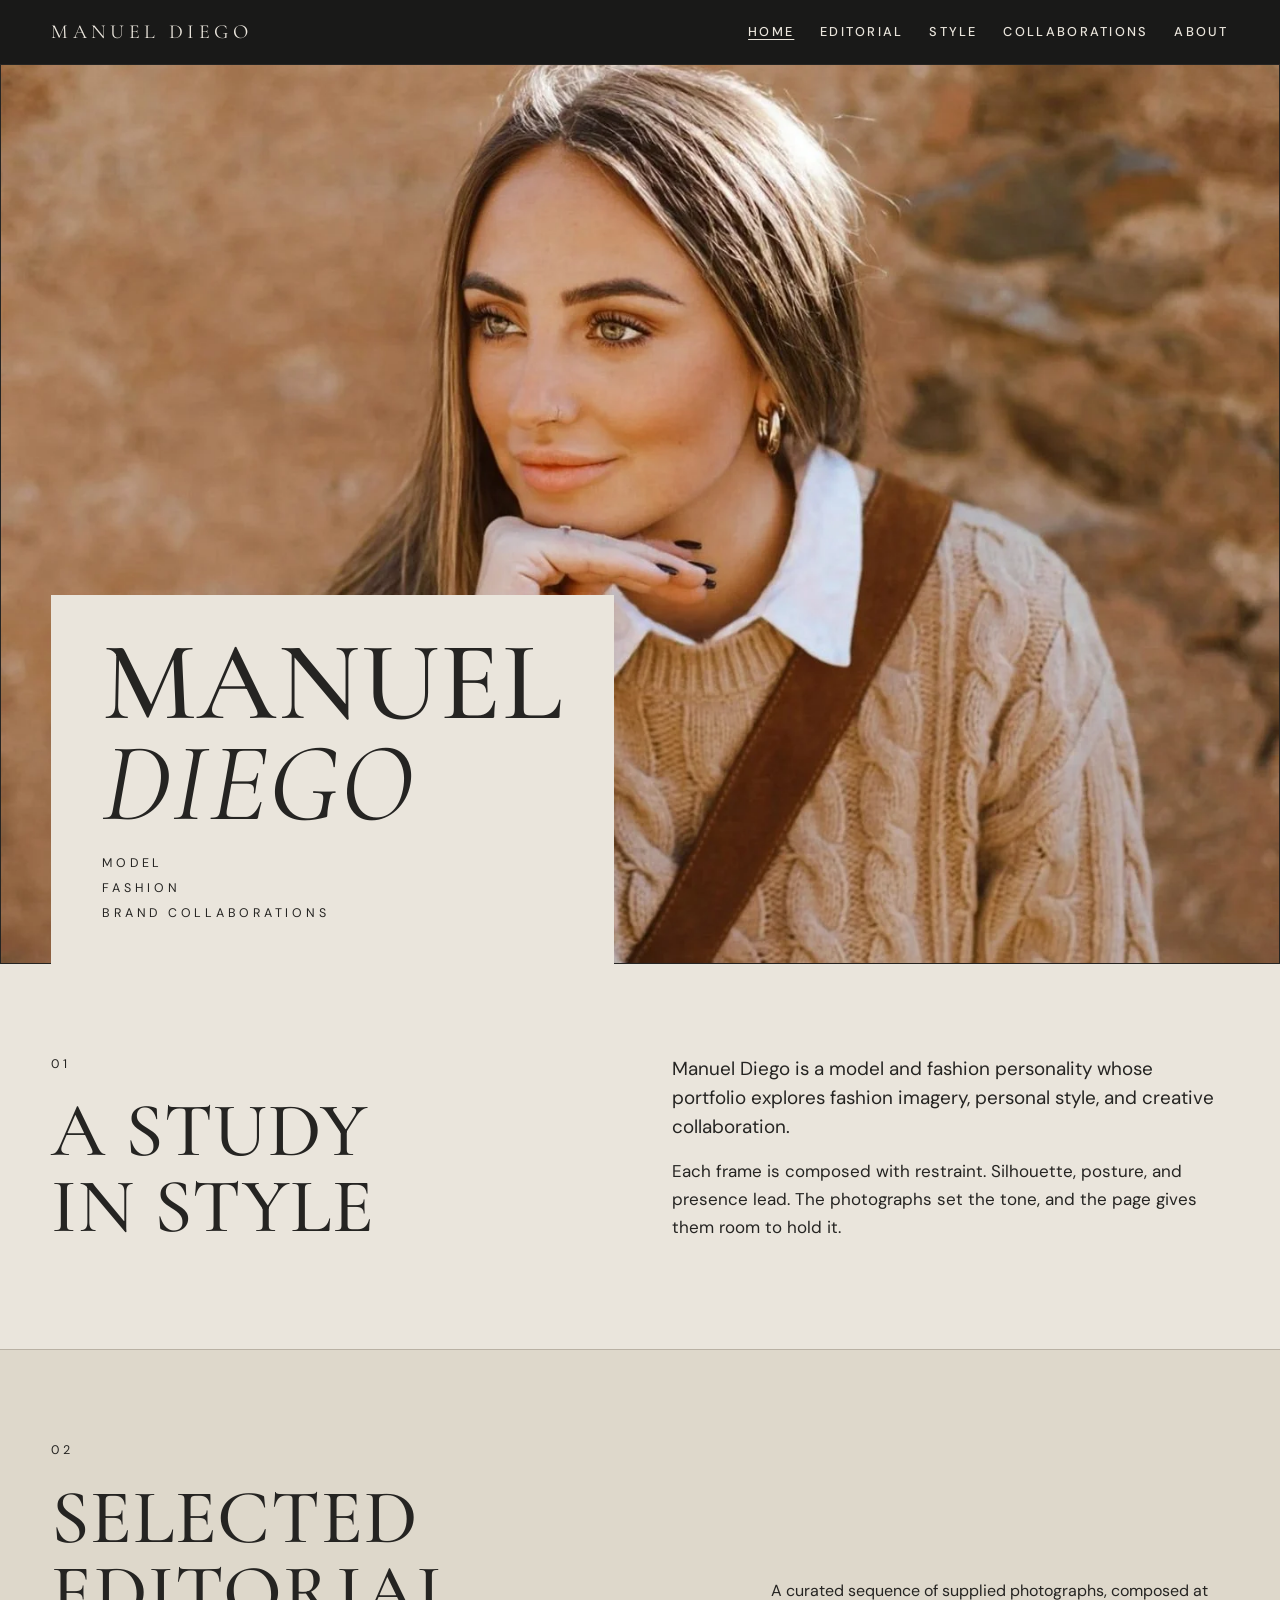
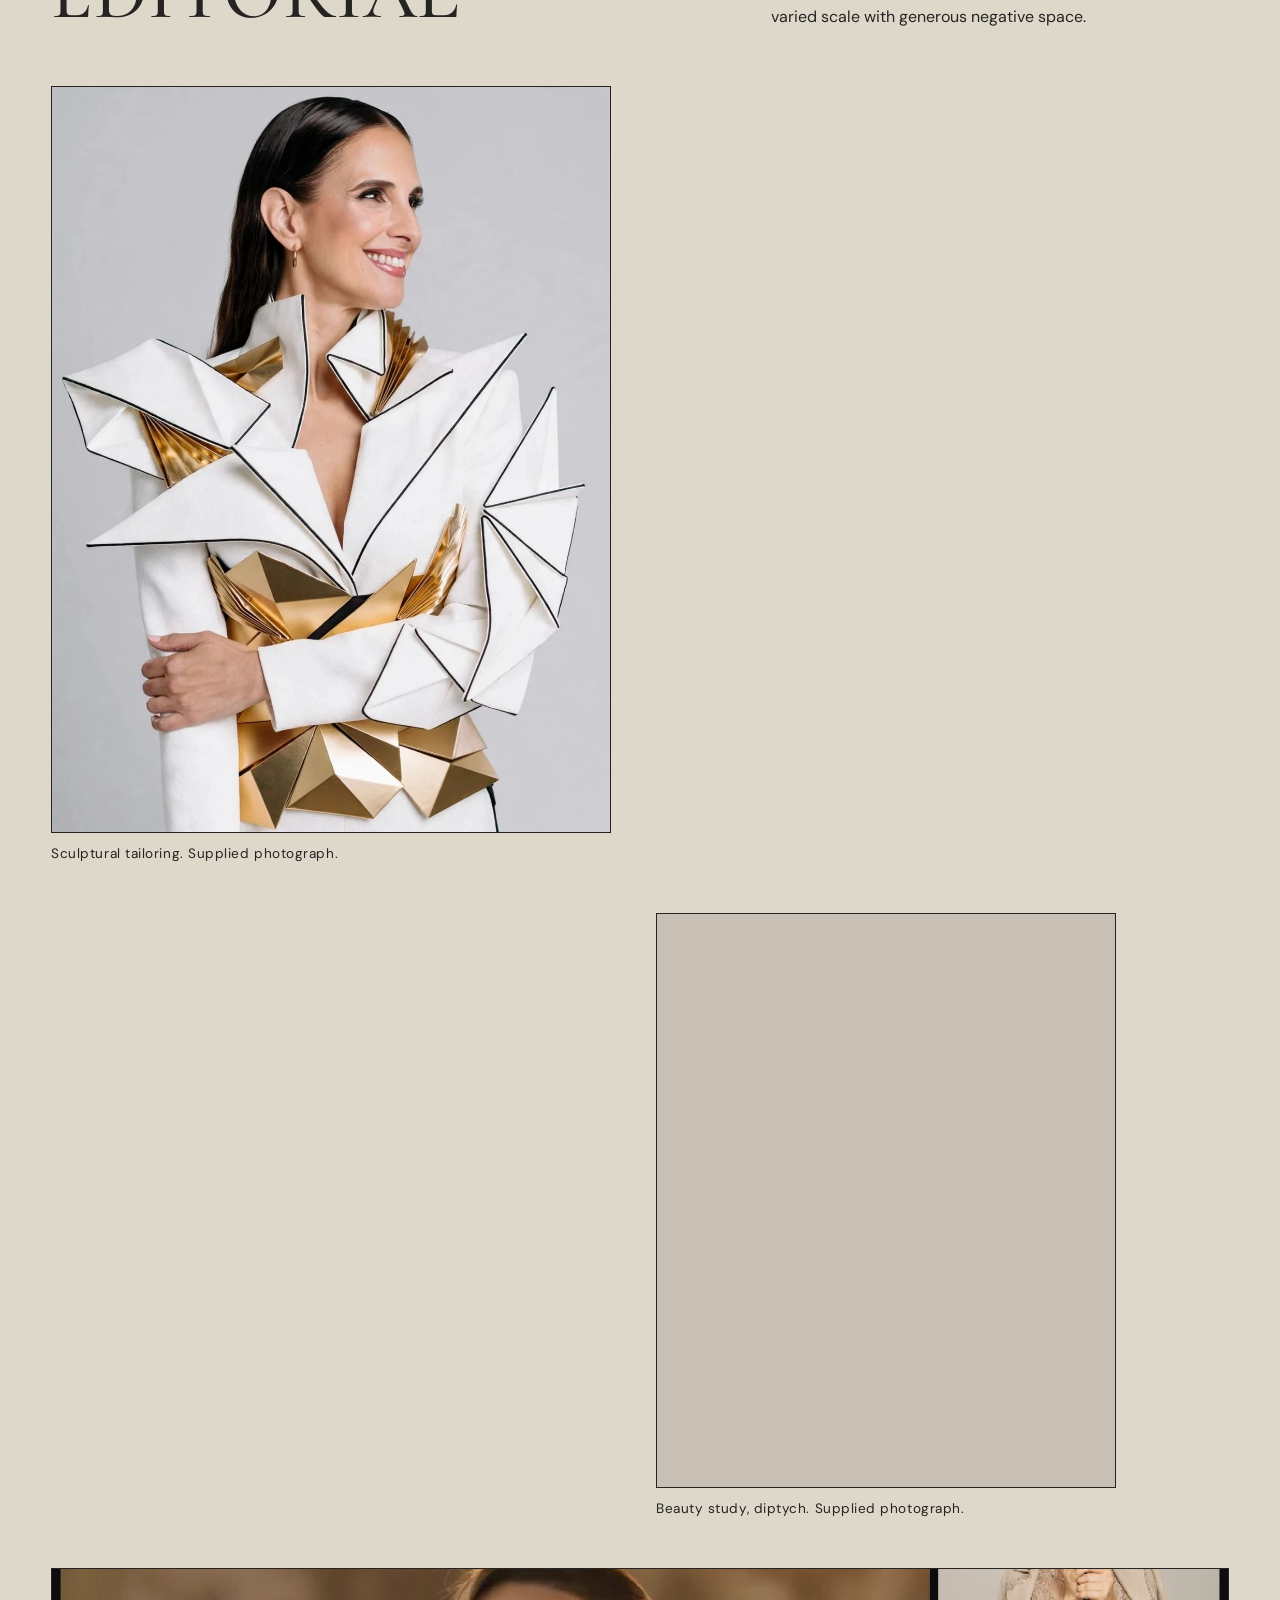
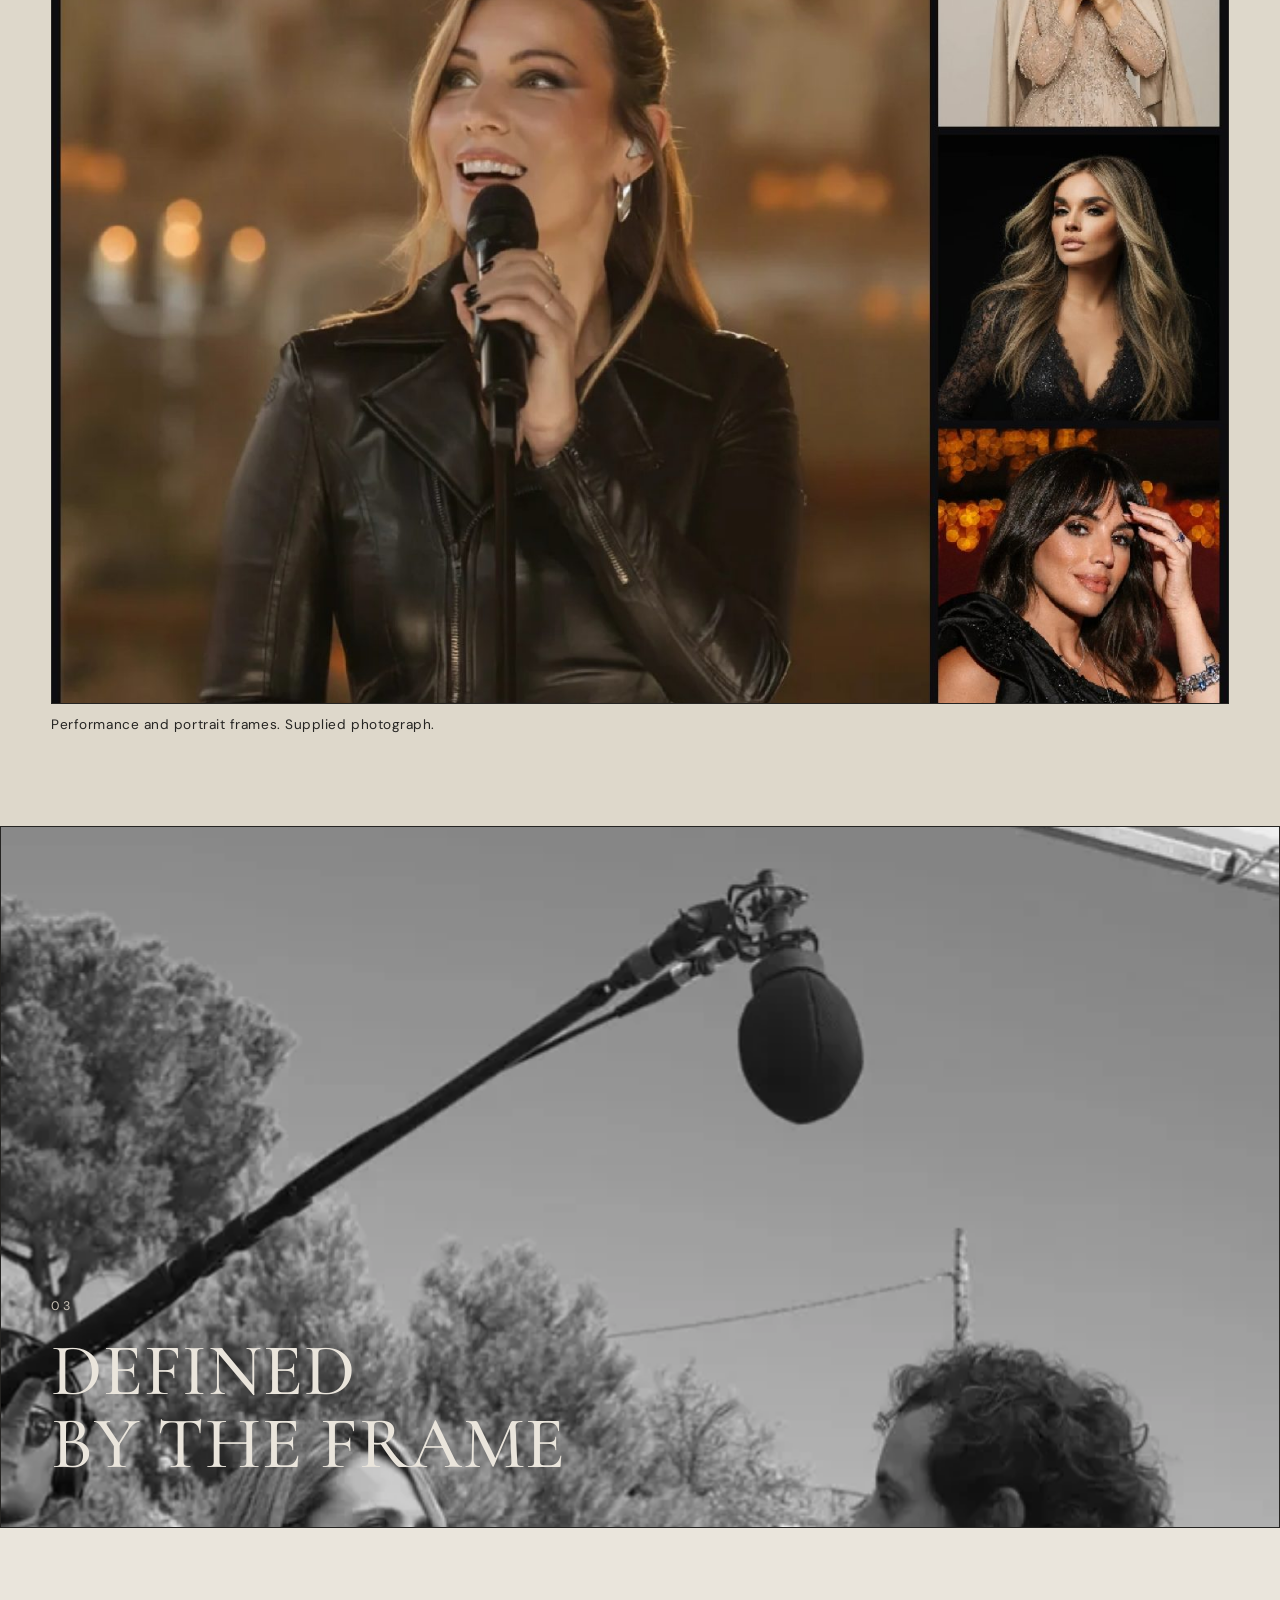
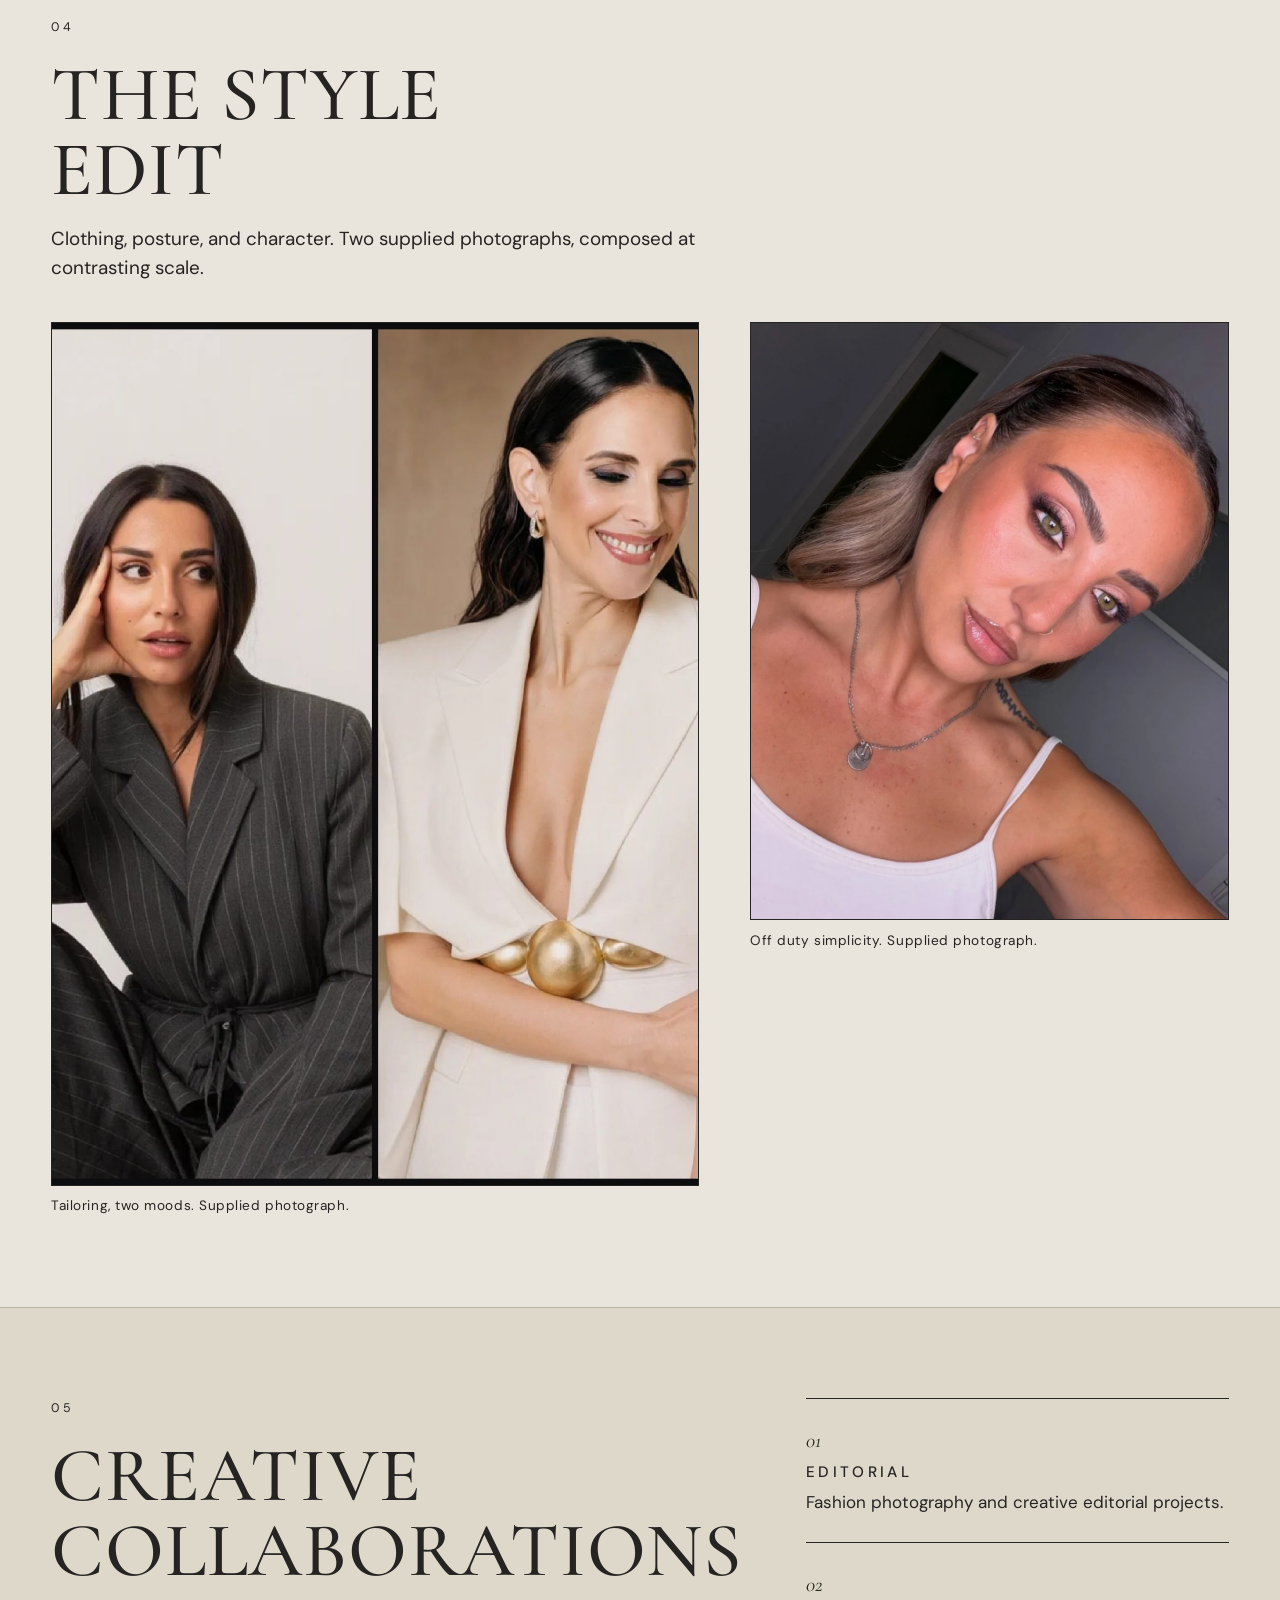
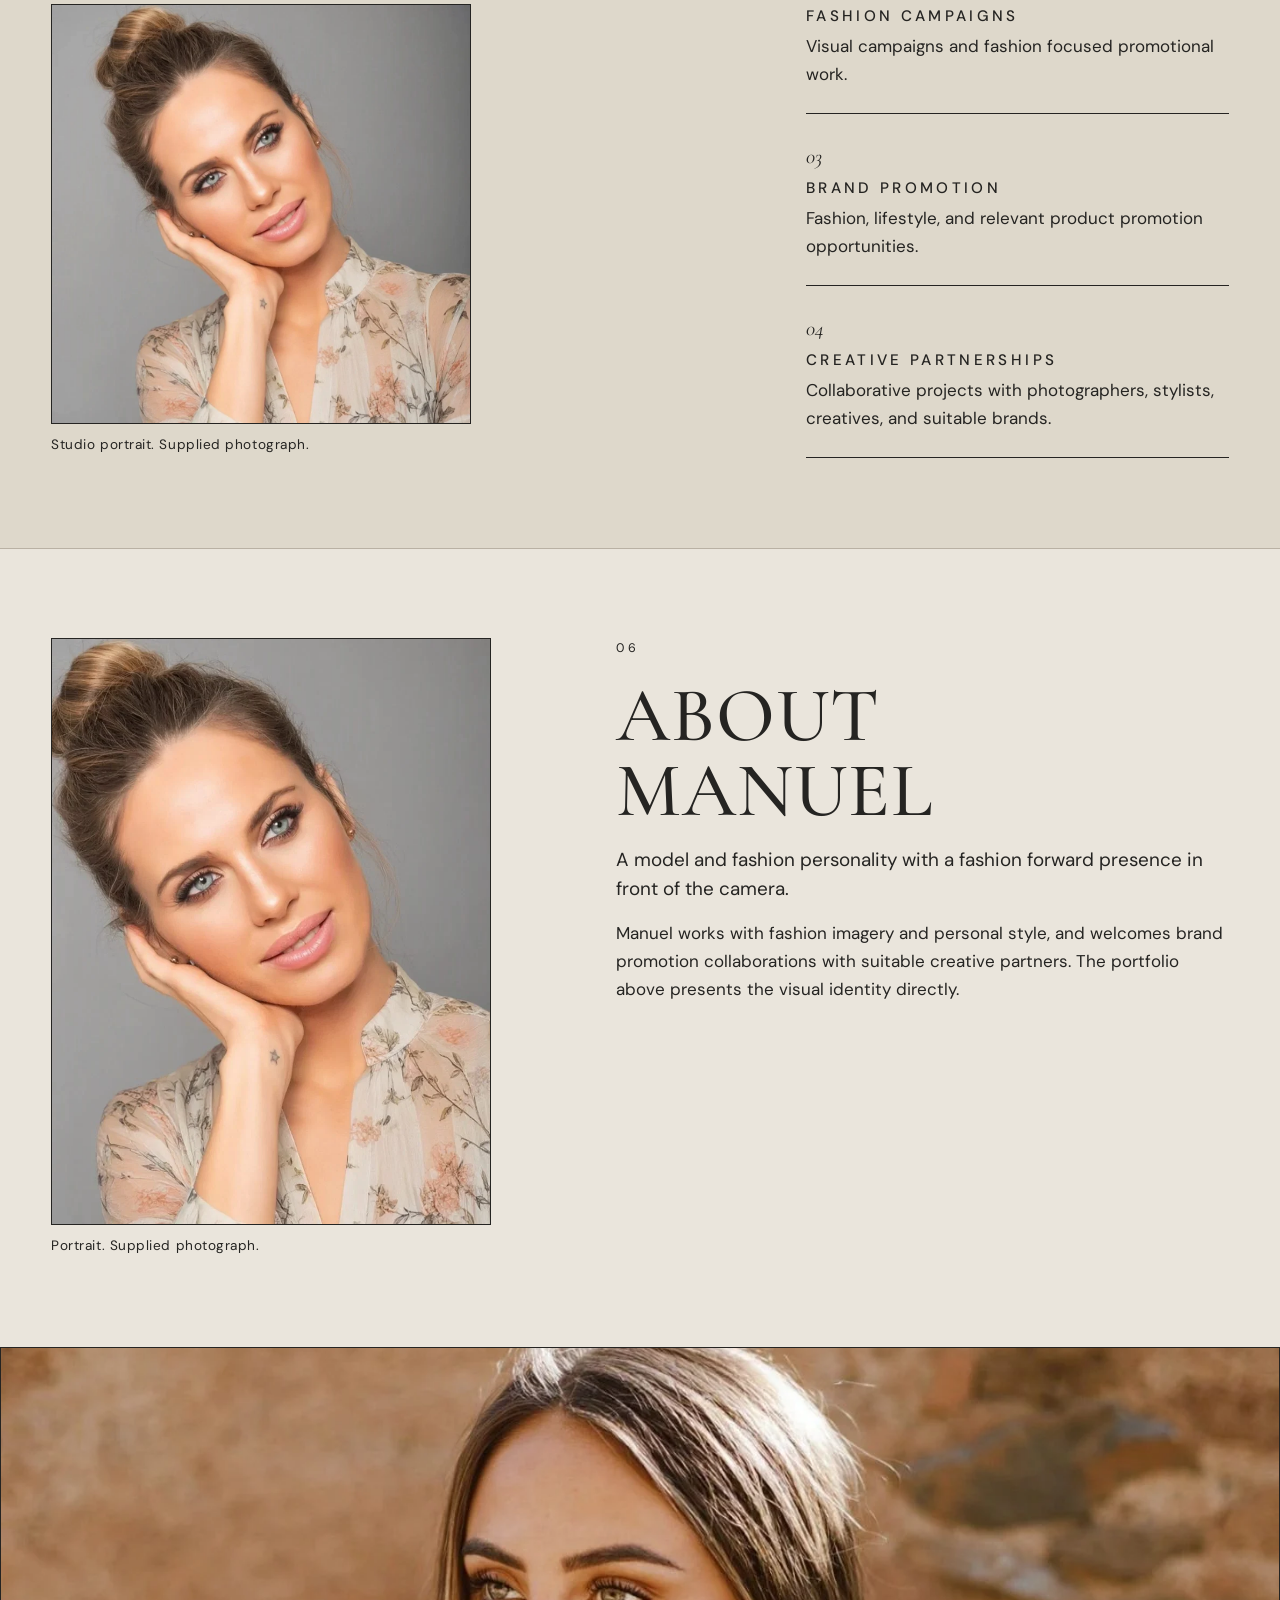
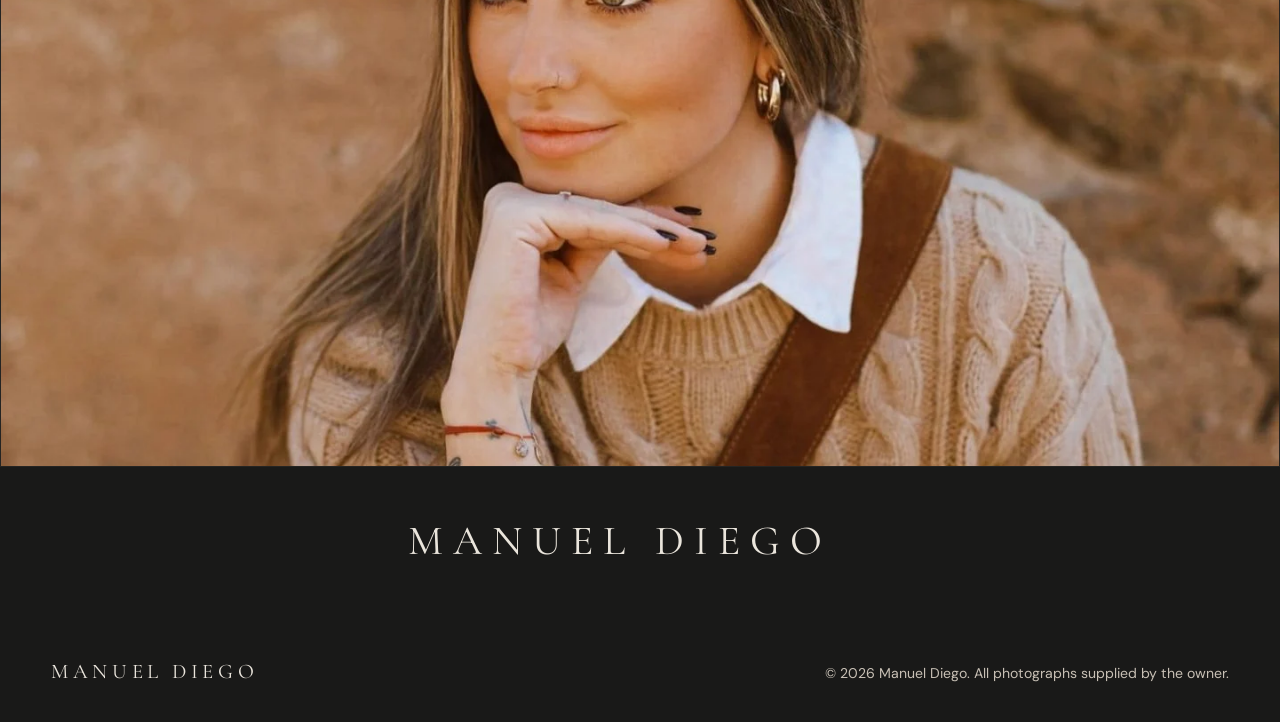
==== commit 3d1b00be: "Manuel Diego luxury editorial portfolio: single page site with supplied photographs" ====
--- a/index.html
+++ b/index.html
@@ -3,226 +3,224 @@
 <head>
   <meta charset="utf-8">
   <meta name="viewport" content="width=device-width, initial-scale=1">
-  <title>Lagotto Waters Wags | Lagotto puppies, accessories and truffle portfolio</title>
-  <meta name="description" content="Lagotto Waters Wags: a visual portfolio of Lagotto puppies, considered accessories and truffle offerings, told through owner supplied photographs.">
+  <title>MANUEL DIEGO | Model, Fashion Portfolio and Brand Collaborations</title>
+  <meta name="description" content="Manuel Diego, model and fashion personality. A luxury editorial portfolio of fashion imagery, personal style, and creative brand collaborations.">
   <link rel="canonical" href="./index.html">
-  <meta property="og:title" content="Lagotto Waters Wags">
-  <meta property="og:description" content="A visual portfolio of Lagotto puppies, considered accessories and truffle offerings.">
+  <meta property="og:title" content="MANUEL DIEGO | Model and Fashion Portfolio">
+  <meta property="og:description" content="Fashion imagery, personal style, and creative brand collaborations. A luxury editorial portfolio.">
   <meta property="og:type" content="website">
-  <meta property="og:image" content="assets/images/hero-forest-portrait.jpg">
+  <meta property="og:image" content="public/images/manuel-diego/hero.jpg">
   <link rel="icon" type="image/svg+xml" href="assets/favicon.svg">
+  <meta name="theme-color" content="#EAE5DC">
   <link rel="preconnect" href="https://fonts.googleapis.com">
   <link rel="preconnect" href="https://fonts.gstatic.com" crossorigin>
-  <link href="https://fonts.googleapis.com/css2?family=Fraunces:opsz,wght@9..144,400;9..144,500;9..144,600&family=Public+Sans:wght@400;500;600&display=swap" rel="stylesheet">
+  <link href="https://fonts.googleapis.com/css2?family=Cormorant+Garamond:ital,wght@0,300;0,400;0,500;0,600;1,300;1,400;1,500&family=DM+Sans:opsz,wght@9..40,300;9..40,400;9..40,500&display=swap" rel="stylesheet">
   <link rel="stylesheet" href="css/styles.css">
+  <script type="application/ld+json">
+  {"@context":"https://schema.org","@type":"Person","name":"Manuel Diego","jobTitle":"Model","knowsAbout":["Fashion model","Fashion editorial","Personal style","Brand collaborations"]}
+  </script>
 </head>
 <body>
   <a class="skip-link" href="#main">Skip to content</a>
+
   <header class="site-header">
     <div class="wrap header-inner">
-      <a class="wordmark" href="#top" aria-label="Lagotto Waters Wags, back to top">
-        <strong>LAGOTTO WATERS WAGS</strong>
-        <span>Puppies · Goods · Truffles</span>
-      </a>
+      <a class="wordmark" href="#home" aria-label="Manuel Diego, back to top">MANUEL DIEGO</a>
       <nav class="nav-desktop" aria-label="Primary">
-        <a href="#top">Home</a>
-        <a href="#story">Our story</a>
-        <a href="#puppies">Puppies</a>
-        <a href="#accessories">Accessories</a>
-        <a href="#truffles">Truffles</a>
-        <a href="#gallery">Gallery</a>
+        <a href="#home">Home</a>
+        <a href="#editorial">Editorial</a>
+        <a href="#style">Style</a>
+        <a href="#collaborations">Collaborations</a>
+        <a href="#about">About</a>
       </nav>
       <button class="menu-button" data-menu-button aria-expanded="false" aria-controls="mobile-nav">Menu</button>
     </div>
     <nav class="mobile-nav" id="mobile-nav" data-mobile-nav aria-label="Mobile">
-      <a href="#top">Home</a>
-      <a href="#story">Our story</a>
-      <a href="#puppies">Puppies</a>
-      <a href="#accessories">Accessories</a>
-      <a href="#truffles">Truffles</a>
-      <a href="#gallery">Gallery</a>
+      <a href="#home">Home</a>
+      <a href="#editorial">Editorial</a>
+      <a href="#style">Style</a>
+      <a href="#collaborations">Collaborations</a>
+      <a href="#about">About</a>
     </nav>
   </header>
 
   <main id="main">
-    <section class="hero" id="top" aria-labelledby="hero-heading">
-      <figure class="hero-media">
-        <img data-image-slot="heroForestPortrait" src="assets/images/hero-forest-portrait.jpg" alt="Dark brown curly Lagotto lying among autumn leaves in a forest, a fallen leaf resting near its eye" fetchpriority="high">
-        <figcaption>Owner photograph: Lagotto resting among autumn leaves.</figcaption>
+
+    <section class="hero" id="home" aria-labelledby="hero-heading">
+      <figure class="hero-media photo">
+        <div class="frame">
+          <img src="public/images/manuel-diego/hero.jpg" alt="Manuel Diego in a cable knit sweater over a white collar against a stone wall" fetchpriority="high" decoding="async" onerror="this.closest('figure').classList.add('is-missing');this.remove()">
+          <div class="photo-fallback" aria-hidden="true"><span>hero.jpg</span><span>Supplied knitwear portrait, to be placed</span></div>
+        </div>
       </figure>
-      <div class="hero-body" data-reveal>
-        <span class="kicker">Lagotto Waters Wags</span>
-        <h1 id="hero-heading">A quiet home<br>for Lagotto life</h1>
-        <p class="intro">A visual portfolio of Lagotto puppies, considered accessories and truffle offerings, told through owner supplied photographs.</p>
-        <p class="scroll-note">Scroll to explore</p>
-      </div>
-    <section class="section on-silver" id="story" aria-labelledby="story-heading">
+      <div class="hero-copy" data-reveal>
+        <h1 id="hero-heading"><span class="line-one">MANUEL</span><span class="line-two">DIEGO</span></h1>
+        <p class="hero-roles">MODEL<br>FASHION<br>BRAND COLLABORATIONS</p>
+      </div>
+    </section>
+
+    <section class="section intro" aria-labelledby="intro-heading">
+      <div class="wrap intro-grid">
+        <div>
+          <p class="section-label">01</p>
+          <h2 id="intro-heading" data-reveal>A STUDY<br>IN STYLE</h2>
+        </div>
+        <div data-reveal>
+          <p class="lede">Manuel Diego is a model and fashion personality whose portfolio explores fashion imagery, personal style, and creative collaboration.</p>
+          <p>Each frame is composed with restraint. Silhouette, posture, and presence lead. The photographs set the tone, and the page gives them room to hold it.</p>
+        </div>
+      </div>
+    </section>
+
+    <section class="section editorial" id="editorial" aria-labelledby="editorial-heading">
       <div class="wrap">
-        <p class="section-label">01 · Our story</p>
-        <span class="kicker">A personal portrait</span>
-        <div class="split">
-          <figure class="photo" data-reveal>
-            <img data-image-slot="summitPortrait" src="assets/images/hero-summit-sunset.jpg" alt="Person with hair in a bun sitting on a rocky summit at sunset with an arm around a curly brown Lagotto, overlooking a valley and lake. The supplied photograph includes words in the sky" loading="lazy">
-            <figcaption>Owner supplied portrait, shown in full. The words visible in the sky are part of the supplied file.</figcaption>
-          </figure>
-          <div data-reveal>
-            <h2 id="story-heading">Company,<br>kept close</h2>
-            <p class="lede">This portrait sits at the heart of the portfolio. It shows an evening on a rocky summit, a Lagotto held close while the sun lowers over the valley.</p>
-            <p>The photograph is presented exactly as supplied, full frame, so the moment stays intact. Nothing is cropped away and nothing is added around it.</p>
-            <p>No name, biography or personal details are added here, because none were supplied. What matters is visible in the frame: closeness, patience and a shared love of high, quiet places.</p>
-            <div class="honest-note">
-              <h3>About this portrait</h3>
-              <p>Photograph: owner supplied, file hero-summit-sunset.jpg. Subject: as shown. Further details: to be confirmed by the owner.</p>
-            </div>
-          </div>
-        </div>
-      </div>
-    </section>
-
-    <section class="section" id="puppies" aria-labelledby="puppies-heading">
+        <p class="section-label">02</p>
+        <div class="section-head" data-reveal>
+          <h2 id="editorial-heading">SELECTED<br>EDITORIAL</h2>
+          <p class="section-note">A curated sequence of supplied photographs, composed at varied scale with generous negative space.</p>
+        </div>
+
+        <figure class="photo ed-large" data-reveal>
+          <div class="frame tall">
+            <img src="public/images/manuel-diego/editorial-01.jpg" alt="Manuel Diego, studio portrait in a white sculptural jacket with gold detail" loading="lazy" decoding="async" onerror="this.closest('figure').classList.add('is-missing');this.remove()">
+            <div class="photo-fallback" aria-hidden="true"><span>editorial-01.jpg</span><span>Supplied studio portrait, to be placed</span></div>
+          </div>
+          <figcaption>Sculptural tailoring. Supplied photograph.</figcaption>
+        </figure>
+
+        <div class="ed-offset-row">
+          <div class="ed-offset-space" aria-hidden="true"></div>
+          <figure class="photo ed-small" data-reveal>
+            <div class="frame portrait">
+              <img src="public/images/manuel-diego/editorial-02.jpg" alt="Manuel Diego, diptych portrait with red lip close-up and evening portrait" loading="lazy" decoding="async" onerror="this.closest('figure').classList.add('is-missing');this.remove()">
+              <div class="photo-fallback" aria-hidden="true"><span>editorial-02.jpg</span><span>Supplied beauty diptych, to be placed</span></div>
+            </div>
+            <figcaption>Beauty study, diptych. Supplied photograph.</figcaption>
+          </figure>
+        </div>
+
+        <figure class="photo ed-wide" data-reveal>
+          <div class="frame wide">
+            <img src="public/images/manuel-diego/editorial-03.jpg" alt="Manuel Diego, collage of performance and portrait frames in leather and evening styling" loading="lazy" decoding="async" onerror="this.closest('figure').classList.add('is-missing');this.remove()">
+            <div class="photo-fallback" aria-hidden="true"><span>editorial-03.jpg</span><span>Supplied collage frames, to be placed</span></div>
+          </div>
+          <figcaption>Performance and portrait frames. Supplied photograph.</figcaption>
+        </figure>
+      </div>
+    </section>
+
+    <section class="statement" aria-label="Visual statement">
+      <figure class="photo statement-media">
+        <div class="frame statement-frame">
+          <img src="public/images/manuel-diego/statement.jpg" alt="Manuel Diego, black and white scene in conversation at a terrace table" loading="lazy" decoding="async" onerror="this.closest('figure').classList.add('is-missing');this.remove()">
+          <div class="photo-fallback" aria-hidden="true"><span>statement.jpg</span><span>Supplied cinematic frame, to be placed</span></div>
+        </div>
+      </figure>
+      <div class="wrap statement-copy" data-reveal>
+        <p class="section-label on-dark">03</p>
+        <h2 class="statement-line">DEFINED<br>BY THE FRAME</h2>
+      </div>
+    </section>
+
+    <section class="section style" id="style" aria-labelledby="style-heading">
       <div class="wrap">
-        <p class="section-label">02 · Puppies</p>
-        <span class="kicker">Young dogs, honestly shown</span>
-        <h2 id="puppies-heading">The puppy<br>showcase</h2>
-        <p class="lede">Genuine photographs of Lagotto life, presented with care. Individual profiles will appear here only when the owner confirms them.</p>
-        <div class="puppy-lead" data-reveal>
-          <figure class="photo">
-            <img data-image-slot="pavementPair" src="assets/images/two-dogs-pavement.jpg" alt="Two curly coated dogs with pink collars sitting together on a paved path" loading="lazy">
-            <figcaption>Owner photograph: two curly coated dogs resting together on a path.</figcaption>
-          </figure>
-          <figure class="photo">
-            <img data-image-slot="terraceSea" src="assets/images/terrace-sea-portrait.jpg" alt="Brown curly Lagotto sitting on a tiled coastal terrace overlooking the sea" loading="lazy">
-            <figcaption>Owner photograph: Lagotto on a coastal terrace above the sea.</figcaption>
-          </figure>
-        </div>
-        <div class="puppy-pair" data-reveal>
-          <figure class="photo">
-            <img class="img-wide img-focus-low" data-image-slot="heroForestPortrait" src="assets/images/hero-forest-portrait.jpg" alt="Dark brown curly Lagotto lying among autumn leaves in a forest" loading="lazy">
-            <figcaption>Owner photograph: autumn rest in the woods.</figcaption>
-          </figure>
-          <figure class="photo">
-            <img class="img-square" data-image-slot="coatTexture" src="assets/images/coat-texture-closeup.jpg" alt="Close view of dense golden brown Lagotto curls with a hand gently lifting the coat" loading="lazy">
-            <figcaption>Owner photograph: a close look at the dense curled coat.</figcaption>
-          </figure>
-        </div>
-        <div class="honest-note" data-reveal>
-          <h3>What is shown, and what is not</h3>
-          <p>No names, ages, availability, pedigrees, health information or prices are listed, because none have been confirmed. This section showcases the dogs as photographed.</p>
-        </div>
-      </div>
-    </section>
-
-    <section class="section on-silver" id="accessories" aria-labelledby="accessories-heading">
-      <div class="wrap">
-        <p class="section-label">03 · Accessories</p>
-        <span class="kicker">Goods for daily life</span>
-        <h2 id="accessories-heading">Chosen with<br>care, shown plainly</h2>
-        <div class="goods" data-reveal>
-          <figure class="photo">
-            <img class="img-tall" data-image-slot="shopAisle" src="assets/images/shop-aisle-two-dogs.jpg" alt="Two curly brown dogs on leads inside a pet food shop aisle" loading="lazy">
-            <figcaption>Owner photograph: daily life in a pet supply shop.</figcaption>
-          </figure>
-          <div>
-            <p class="lede">Useful goods for everyday life with a Lagotto. Products will appear here only when the owner confirms photographs and descriptions.</p>
-            <p>No product specifications, materials or prices are listed meanwhile. Each confirmed product will receive a fitting presentation in this space.</p>
-          </div>
-        </div>
-        <div class="goods-detail" data-reveal>
-          <figure class="photo">
-            <img class="img-square" data-image-slot="armchairRest" src="assets/images/armchair-rest.jpg" alt="Two curly dogs resting together on a mustard corduroy armchair indoors" loading="lazy">
-            <figcaption>Owner photograph: rest at home.</figcaption>
-          </figure>
-          <p>Home rest, walks and routine outings set the standard: whatever is offered here must earn its place in that daily rhythm.</p>
-        </div>
-      </div>
-    </section>
-
-    <section class="section on-charcoal" id="truffles" aria-labelledby="truffles-heading">
-      <div class="wrap">
-        <p class="section-label">04 · Truffles</p>
-        <span class="kicker">Seasonal offerings</span>
-        <h2 id="truffles-heading">From the<br>working woods</h2>
-        <p class="lede">A dedicated space for truffles and seasonal offerings, presented as the owner confirms them.</p>
-        <figure class="photo truffle-wide" data-reveal>
-          <img class="img-wide" data-image-slot="forestPathThreeDogs" src="assets/images/forest-path-three-dogs.jpg" alt="Three dogs walking away along a forest path lined with tall autumn trees" loading="lazy">
-          <figcaption>Owner photograph: working woods in autumn.</figcaption>
+        <p class="section-label">04</p>
+        <h2 id="style-heading" data-reveal>THE STYLE<br>EDIT</h2>
+        <p class="lede" data-reveal>Clothing, posture, and character. Two supplied photographs, composed at contrasting scale.</p>
+        <div class="style-grid">
+          <figure class="photo style-main" data-reveal>
+            <div class="frame tall">
+              <img src="public/images/manuel-diego/style-01.jpg" alt="Manuel Diego, diptych in dark pinstripe tailoring and white tailoring with gold detail" loading="lazy" decoding="async" onerror="this.closest('figure').classList.add('is-missing');this.remove()">
+              <div class="photo-fallback" aria-hidden="true"><span>style-01.jpg</span><span>Supplied tailoring diptych, to be placed</span></div>
+            </div>
+            <figcaption>Tailoring, two moods. Supplied photograph.</figcaption>
+          </figure>
+          <figure class="photo style-second" data-reveal>
+            <div class="frame portrait">
+              <img src="public/images/manuel-diego/style-02.jpg" alt="Manuel Diego, close portrait in a white top with a pendant necklace" loading="lazy" decoding="async" onerror="this.closest('figure').classList.add('is-missing');this.remove()">
+              <div class="photo-fallback" aria-hidden="true"><span>style-02.jpg</span><span>Supplied close portrait, to be placed</span></div>
+            </div>
+            <figcaption>Off duty simplicity. Supplied photograph.</figcaption>
+          </figure>
+        </div>
+      </div>
+    </section>
+
+    <section class="section collab" id="collaborations" aria-labelledby="collaborations-heading">
+      <div class="wrap collab-grid">
+        <div data-reveal>
+          <p class="section-label">05</p>
+          <h2 id="collaborations-heading">CREATIVE<br>COLLABORATIONS</h2>
+          <figure class="photo collab-photo">
+            <div class="frame square">
+              <img src="public/images/manuel-diego/about.jpg" alt="Manuel Diego, soft studio portrait with hair in a bun and floral blouse" loading="lazy" decoding="async" onerror="this.closest('figure').classList.add('is-missing');this.remove()">
+              <div class="photo-fallback" aria-hidden="true"><span>about.jpg</span><span>Supplied studio portrait, to be placed</span></div>
+            </div>
+            <figcaption>Studio portrait. Supplied photograph.</figcaption>
+          </figure>
+        </div>
+        <div class="collab-rows">
+          <div class="collab-row" data-reveal>
+            <p class="collab-index">01</p>
+            <h3>EDITORIAL</h3>
+            <p>Fashion photography and creative editorial projects.</p>
+          </div>
+          <div class="collab-row" data-reveal>
+            <p class="collab-index">02</p>
+            <h3>FASHION CAMPAIGNS</h3>
+            <p>Visual campaigns and fashion focused promotional work.</p>
+          </div>
+          <div class="collab-row" data-reveal>
+            <p class="collab-index">03</p>
+            <h3>BRAND PROMOTION</h3>
+            <p>Fashion, lifestyle, and relevant product promotion opportunities.</p>
+          </div>
+          <div class="collab-row" data-reveal>
+            <p class="collab-index">04</p>
+            <h3>CREATIVE PARTNERSHIPS</h3>
+            <p>Collaborative projects with photographers, stylists, creatives, and suitable brands.</p>
+          </div>
+        </div>
+      </div>
+    </section>
+
+    <section class="section about" id="about" aria-labelledby="about-heading">
+      <div class="wrap about-grid">
+        <figure class="photo about-photo" data-reveal>
+          <div class="frame tall">
+            <img src="public/images/manuel-diego/about.jpg" alt="Manuel Diego, soft studio portrait with hair in a bun and floral blouse" loading="lazy" decoding="async" onerror="this.closest('figure').classList.add('is-missing');this.remove()">
+            <div class="photo-fallback" aria-hidden="true"><span>about.jpg</span><span>Supplied studio portrait, to be placed</span></div>
+          </div>
+          <figcaption>Portrait. Supplied photograph.</figcaption>
         </figure>
-        <div class="truffle-cols" data-reveal>
-          <p>Truffle details will be described here in plain terms once confirmed. Until then, this section holds the mood of the woods where the dogs work.</p>
-          <p>No origin claims, harvesting methods, availability, nutritional claims, certifications or prices are stated, because none were supplied.</p>
-        </div>
-      </div>
-    </section>
-
-    <section class="section" id="gallery" aria-labelledby="gallery-heading">
-      <div class="wrap">
-        <p class="section-label">05 · Gallery</p>
-        <span class="kicker">The visual world</span>
-        <h2 id="gallery-heading">A walk through<br>the photographs</h2>
-        <p class="lede">Large portraits, wide views and small details, arranged to let the photographs set the rhythm.</p>
-        <div class="gallery-varied">
-          <figure class="g-tall" data-reveal>
-            <img data-image-slot="terraceProfile" src="assets/images/terrace-profile-stand.jpg" alt="Brown curly Lagotto standing in profile on a sunny terrace with tail raised" loading="lazy">
-            <figcaption>Standing tall in the sun.</figcaption>
-          </figure>
-          <figure class="g-wide" data-reveal>
-            <img data-image-slot="forestPathThreeDogs" src="assets/images/forest-path-three-dogs.jpg" alt="Three dogs walking away along a forest path in autumn" loading="lazy">
-            <figcaption>Into the autumn woods.</figcaption>
-          </figure>
-          <figure class="g-half" data-reveal>
-            <img data-image-slot="coatTexture" src="assets/images/coat-texture-closeup.jpg" alt="Close view of dense golden brown Lagotto curls" loading="lazy">
-            <figcaption>The famous curls, up close.</figcaption>
-          </figure>
-          <figure class="g-half" data-reveal>
-            <img data-image-slot="shopAisle" src="assets/images/shop-aisle-two-dogs.jpg" alt="Two curly brown dogs on leads in a pet supply shop" loading="lazy">
-            <figcaption>Errands, together.</figcaption>
-          </figure>
-          <figure class="g-small" data-reveal>
-            <img data-image-slot="armchairRest" src="assets/images/armchair-rest.jpg" alt="Two curly dogs resting on an armchair indoors" loading="lazy">
-            <figcaption>Afternoon rest.</figcaption>
-          </figure>
-          <figure class="g-mid" data-reveal>
-            <img data-image-slot="terraceSea" src="assets/images/terrace-sea-portrait.jpg" alt="Lagotto on a coastal terrace overlooking the sea" loading="lazy">
-            <figcaption>Watching the water.</figcaption>
-          </figure>
-          <figure class="g-full" data-reveal>
-            <img data-image-slot="pavementPair" src="assets/images/two-dogs-pavement.jpg" alt="Two curly coated dogs sitting together on a paved path" loading="lazy">
-            <figcaption>Side by side on the path.</figcaption>
-          </figure>
-        </div>
-      </div>
-    </section>
-
-    <section class="closing" aria-labelledby="closing-heading">
-      <figure class="closing-media">
-        <img data-image-slot="forestPathThreeDogs" src="assets/images/forest-path-three-dogs.jpg" alt="Three dogs on a forest path among tall autumn trees" loading="lazy">
+        <div data-reveal>
+          <p class="section-label">06</p>
+          <h2 id="about-heading">ABOUT<br>MANUEL</h2>
+          <p class="lede">A model and fashion personality with a fashion forward presence in front of the camera.</p>
+          <p>Manuel works with fashion imagery and personal style, and welcomes brand promotion collaborations with suitable creative partners. The portfolio above presents the visual identity directly.</p>
+        </div>
+      </div>
+    </section>
+
+    <section class="finale" aria-label="Closing editorial image">
+      <figure class="photo finale-media">
+        <div class="frame finale-frame">
+          <img src="public/images/manuel-diego/hero.jpg" alt="Manuel Diego, closing frame from the supplied knitwear portrait against a stone wall" loading="lazy" decoding="async" onerror="this.closest('figure').classList.add('is-missing');this.remove()">
+          <div class="photo-fallback" aria-hidden="true"><span>hero.jpg, closing crop</span><span>Supplied studio portrait, to be placed</span></div>
+        </div>
       </figure>
-      <div class="closing-body" data-reveal>
-        <h2 id="closing-heading">Woods, water<br>and good company</h2>
-        <p>The portfolio ends where it began: outside, together, unhurried. Lagotto Waters Wags will keep growing in this spirit, one confirmed offering at a time.</p>
-      </div>
-    </section>
+      <p class="finale-word" data-reveal>MANUEL DIEGO</p>
+    </section>
+
   </main>
 
   <footer class="site-footer">
-    <div class="wrap">
-      <div class="footer-inner">
-        <div>
-          <div class="footer-brand">LAGOTTO WATERS WAGS</div>
-          <p>A visual portfolio of Lagotto puppies, considered accessories and truffle offerings.</p>
-        </div>
-        <nav class="footer-nav" aria-label="Footer">
-          <a href="#top">Home</a>
-          <a href="#story">Our story</a>
-          <a href="#puppies">Puppies</a>
-          <a href="#accessories">Accessories</a>
-          <a href="#truffles">Truffles</a>
-          <a href="#gallery">Gallery</a>
-        </nav>
-      </div>
-      <div class="footer-note">© <span data-year>2026</span> Lagotto Waters Wags. Photographs by the owner.</div>
+    <div class="wrap footer-inner">
+      <p class="footer-brand">MANUEL DIEGO</p>
+      <p class="footer-note">© <span data-year>2026</span> Manuel Diego. All photographs supplied by the owner.</p>
     </div>
   </footer>
+
   <script src="js/data.js"></script>
   <script src="js/site.js"></script>
 </body>
--- a/css/styles.css
+++ b/css/styles.css
@@ -1,25 +1,20 @@
-/* LAGOTTO WATERS WAGS : single page editorial portfolio.
-   Monochrome mood drawn from the black-and-white reference: soft ivory,
-   silver grey, medium grey, deep charcoal. Flat color only. No gradients,
-   no shadows, no decorative effects. Motion is restrained: short fades on
-   scroll and quiet link transitions, all disabled under reduced motion. */
+/* MANUEL DIEGO : luxury fashion editorial, single page portfolio.
+   Flat colour only. No gradients, no shadows, no pointer-driven animation.
+   Motion is restrained: short entrance reveals on scroll, disabled
+   under reduced motion. Type: Cormorant Garamond display, DM Sans text. */
 
 :root {
-  --ivory: #F4F1EA;
-  --silver: #DFDDD7;
-  --mist: #C9C6BD;
-  --line: #B3AFA5;
-  --ink: #232327;
-  --ink-soft: #55534D;
-  --grey: #7F7D76;
-  --taupe: #4B4843;
-  --charcoal: #232327;
-  --charcoal-deep: #161618;
-  --paper: #F4F1EA;
-  --paper-dim: #C7C4BB;
-  --dark-line: #3B3B40;
-  --measure: 66ch;
-  --header-h: 68px;
+  --ivory: #EAE5DC;
+  --ivory-deep: #DED8CB;
+  --stone: #C8C0B5;
+  --taupe: #A69A8B;
+  --grey: #8D8A84;
+  --charcoal-soft: #252422;
+  --charcoal-deep: #191918;
+  --line: #B9B1A4;
+  --line-dark: #3A3835;
+  --measure: 62ch;
+  --header-h: 64px;
 }
 
 * { box-sizing: border-box; }
@@ -29,50 +24,48 @@
 body {
   margin: 0;
   background: var(--ivory);
-  color: var(--ink);
-  font-family: "Public Sans", "Segoe UI", Helvetica, Arial, sans-serif;
+  color: var(--charcoal-soft);
+  font-family: "DM Sans", "Segoe UI", Helvetica, Arial, sans-serif;
   font-size: 17px;
   line-height: 1.65;
   -webkit-font-smoothing: antialiased;
   overflow-x: clip;
 }
 
-::selection { background: var(--charcoal); color: var(--paper); }
+::selection { background: var(--charcoal-soft); color: var(--ivory); }
 
 h1, h2, h3 {
-  font-family: "Fraunces", Georgia, "Times New Roman", serif;
+  font-family: "Cormorant Garamond", Georgia, "Times New Roman", serif;
   font-weight: 500;
-  line-height: 1.1;
-  letter-spacing: -0.01em;
-  color: var(--ink);
-}
-h1 { font-size: clamp(2.5rem, 5.2vw, 4.2rem); margin: 0 0 1rem; max-width: 16ch; }
-h2 { font-size: clamp(1.75rem, 3.2vw, 2.6rem); margin: 0 0 1rem; max-width: 22ch; }
-h3 { font-size: 1.3rem; margin: 0 0 0.6rem; }
+  line-height: 0.98;
+  letter-spacing: 0.01em;
+  color: var(--charcoal-soft);
+  margin: 0 0 1rem;
+}
+
 p { margin: 0 0 1rem; max-width: var(--measure); }
 
-a { color: var(--ink); text-underline-offset: 3px; }
+a { color: inherit; text-underline-offset: 3px; }
 
 :focus-visible {
-  outline: 3px solid var(--charcoal);
+  outline: 3px solid var(--charcoal-soft);
   outline-offset: 3px;
   border-radius: 2px;
 }
 
 .skip-link {
   position: absolute; left: -9999px; top: 0;
-  background: var(--charcoal-deep); color: var(--paper);
+  background: var(--charcoal-deep); color: var(--ivory);
   padding: 0.7rem 1rem; z-index: 100;
 }
 .skip-link:focus { left: 0.5rem; top: 0.5rem; }
 
-.wrap { width: min(1200px, 92vw); margin: 0 auto; }
-
-/* Header: solid charcoal bar, ivory type, text wordmark only */
+.wrap { width: min(1240px, 92vw); margin: 0 auto; }
+
+/* Header: solid deep charcoal bar, ivory type */
 .site-header {
   background: var(--charcoal-deep);
-  color: var(--paper);
-  border-bottom: 1px solid var(--charcoal-deep);
+  color: var(--ivory);
   position: sticky;
   top: 0;
   z-index: 50;
@@ -81,222 +74,231 @@
   display: flex; align-items: center; justify-content: space-between;
   min-height: var(--header-h); gap: 1rem;
 }
-.wordmark { text-decoration: none; line-height: 1.1; }
-.wordmark strong {
-  display: block;
-  font-family: "Fraunces", Georgia, serif;
-  font-weight: 600;
-  font-size: 1.02rem;
-  letter-spacing: 0.08em;
-  color: var(--paper);
-}
-.wordmark span {
-  font-size: 0.72rem;
-  letter-spacing: 0.2em;
-  text-transform: uppercase;
-  color: var(--paper-dim);
-}
-.nav-desktop { display: flex; gap: 1.3rem; align-items: center; }
+.wordmark {
+  text-decoration: none;
+  font-family: "Cormorant Garamond", Georgia, serif;
+  font-size: 1.25rem;
+  letter-spacing: 0.22em;
+  color: var(--ivory);
+  white-space: nowrap;
+}
+.nav-desktop { display: flex; gap: 1.6rem; align-items: center; }
 .nav-desktop a {
   text-decoration: none;
-  color: var(--paper);
-  font-size: 0.86rem;
-  font-weight: 600;
-  letter-spacing: 0.1em;
+  color: var(--ivory);
+  font-size: 0.8rem;
+  font-weight: 500;
+  letter-spacing: 0.18em;
   text-transform: uppercase;
-  padding: 0.4rem 0.1rem;
-  border-bottom: 2px solid transparent;
-}
-.nav-desktop a[aria-current] { border-color: var(--paper-dim); }
-.nav-desktop a, .mobile-nav a, .footer-nav a, main a {
-  transition: color 160ms ease-out, border-color 160ms ease-out;
-}
-.nav-desktop a:hover { border-color: var(--paper); }
-.footer-nav a:hover { color: var(--paper); }
-main p a:hover { color: var(--taupe); }
-.site-header :focus-visible { outline-color: var(--paper); }
+  padding: 0.4rem 0;
+}
+.nav-desktop a[aria-current] { text-decoration: underline; }
+.site-header :focus-visible { outline-color: var(--ivory); }
 
 .menu-button {
   display: none;
-  font: inherit; font-weight: 600; font-size: 0.86rem; letter-spacing: 0.1em; text-transform: uppercase;
+  font: inherit; font-weight: 500; font-size: 0.8rem;
+  letter-spacing: 0.18em; text-transform: uppercase;
   background: transparent;
-  border: 1px solid var(--paper-dim);
-  color: var(--paper);
+  border: 1px solid var(--taupe);
+  border-radius: 2px;
+  color: var(--ivory);
   padding: 0.6rem 0.9rem;
   min-height: 44px;
   cursor: pointer;
 }
-.mobile-nav { display: none; border-top: 1px solid var(--dark-line); background: var(--charcoal-deep); }
+.mobile-nav { display: none; border-top: 1px solid var(--line-dark); }
 .mobile-nav.open { display: block; }
 .mobile-nav a {
   display: block;
   padding: 0.9rem 4vw;
   text-decoration: none;
-  color: var(--paper);
-  border-bottom: 1px solid var(--dark-line);
-  font-weight: 600; font-size: 0.9rem; letter-spacing: 0.1em; text-transform: uppercase;
-}
-
-/* Sections: alternating ivory and silver, one charcoal moment */
-.section { padding: clamp(3rem, 6vw, 5.5rem) 0; scroll-margin-top: var(--header-h); }
+  color: var(--ivory);
+  border-bottom: 1px solid var(--line-dark);
+  font-size: 0.85rem; letter-spacing: 0.18em; text-transform: uppercase;
+}
+
+/* Sections */
+.section { padding: clamp(3.5rem, 7vw, 6.5rem) 0; scroll-margin-top: var(--header-h); }
 section[id] { scroll-margin-top: var(--header-h); }
-.section.on-silver { background: var(--silver); border-top: 1px solid var(--line); border-bottom: 1px solid var(--line); }
-.section.on-charcoal { background: var(--charcoal); color: var(--paper); border-top: 1px solid var(--charcoal-deep); border-bottom: 1px solid var(--charcoal-deep); }
-.section.on-charcoal h2, .section.on-charcoal h3 { color: var(--paper); }
-.section.on-charcoal p { color: var(--paper-dim); }
-.section.on-charcoal :focus-visible { outline-color: var(--paper); }
-
-.kicker {
-  display: inline-block;
-  font-size: 0.78rem; letter-spacing: 0.16em; text-transform: uppercase;
-  color: var(--taupe); font-weight: 700;
-  border-bottom: 2px solid var(--grey);
-  padding-bottom: 0.35rem;
-  margin-bottom: 1rem;
-}
-.on-charcoal .kicker { color: var(--paper-dim); border-color: var(--grey); }
-.lede { font-size: 1.16rem; color: var(--ink-soft); max-width: 58ch; }
-.on-charcoal .lede { color: var(--paper-dim); }
-.section-label { font-size: 0.8rem; letter-spacing: 0.16em; text-transform: uppercase; color: var(--ink-soft); margin: 0 0 0.4rem; }
-.on-charcoal .section-label { color: var(--paper-dim); }
-
-/* Hero */
-.hero { background: var(--ivory); padding: 0 0 clamp(2.5rem, 5vw, 4rem); scroll-margin-top: var(--header-h); }
+.section-label {
+  font-size: 0.78rem; letter-spacing: 0.28em;
+  color: var(--charcoal-soft);
+  margin: 0 0 1.2rem;
+}
+.section-label.on-dark { color: var(--stone); }
+.lede { font-size: 1.18rem; line-height: 1.55; max-width: 52ch; }
+.section-head {
+  display: grid; grid-template-columns: 1.2fr 0.8fr;
+  gap: 2rem; align-items: end; margin-bottom: 2.5rem;
+}
+.section-head h2, .intro-grid h2, #style-heading, #collaborations-heading, #about-heading {
+  font-size: clamp(2.6rem, 6vw, 5rem);
+}
+.section-note { color: var(--charcoal-soft); font-size: 1rem; }
+
+/* Hero: full bleed image, solid ivory title block */
+.hero { position: relative; background: var(--charcoal-deep); scroll-margin-top: var(--header-h); }
 .hero-media { margin: 0; }
-.hero-media img {
-  width: 100%;
-  height: clamp(340px, 62vh, 620px);
-  object-fit: cover;
-  object-position: center 78%;
-  display: block;
-  background: var(--mist);
-}
-.hero-media figcaption {
-  width: min(1200px, 92vw);
-  margin: 0.55rem auto 0;
-  font-size: 0.85rem;
-  color: var(--ink-soft);
-}
-.hero-body { width: min(1200px, 92vw); margin: 0 auto; padding-top: clamp(1.8rem, 4vw, 3rem); }
-.hero-body .intro { font-size: 1.14rem; color: var(--ink-soft); max-width: 56ch; }
-.scroll-note {
-  margin-top: 1.6rem;
-  padding-top: 1rem;
-  border-top: 1px solid var(--line);
-  font-size: 0.82rem; letter-spacing: 0.16em; text-transform: uppercase;
-  color: var(--ink-soft);
-}
-
-/* Editorial splits */
-.split { display: grid; grid-template-columns: 1fr 1fr; gap: clamp(2rem, 4vw, 4rem); align-items: start; }
-.rule { border: 0; border-top: 1px solid var(--line); margin: 0; }
-
-/* Photographs: sharp frames, thin ink borders, honest captions */
+.hero-media .frame { aspect-ratio: auto; height: 100svh; min-height: 560px; max-height: 1080px; }
+.hero-media img { object-position: center 22%; }
+.hero-copy {
+  position: absolute;
+  left: 4vw; bottom: 0;
+  background: var(--ivory);
+  padding: clamp(1.5rem, 3vw, 2.8rem) clamp(1.5rem, 4vw, 3.5rem);
+  max-width: min(640px, 90vw);
+}
+.hero-copy h1 { margin: 0; font-size: clamp(3rem, 9vw, 7rem); line-height: 0.9; }
+.hero-copy h1 span { display: block; }
+.hero-copy .line-two { font-style: italic; font-weight: 400; }
+.hero-roles {
+  margin: 1rem 0 0;
+  font-size: 0.78rem; letter-spacing: 0.3em; line-height: 2;
+  color: var(--charcoal-soft);
+}
+
+/* Intro */
+.intro { background: var(--ivory); }
+.intro-grid {
+  display: grid; grid-template-columns: 1fr 1fr;
+  gap: clamp(2rem, 5vw, 5rem); align-items: start;
+}
+
+/* Editorial */
+.editorial { background: var(--ivory-deep); border-top: 1px solid var(--line); }
+.ed-large { max-width: 560px; }
+.ed-large img { object-position: center 18%; }
+.ed-offset-row { display: grid; grid-template-columns: 1fr 1fr; gap: 2rem; margin: 3rem 0; }
+.ed-small { max-width: 460px; }
+.ed-wide { margin-top: 1rem; }
+.ed-wide .frame { aspect-ratio: 16 / 8; }
+.ed-wide img { object-position: center 30%; }
+
+/* Statement: full width image with overlaid minimal type */
+.statement { background: var(--charcoal-deep); color: var(--ivory); position: relative; }
+.statement-media { margin: 0; }
+.statement-frame { height: clamp(420px, 78vh, 760px); }
+.statement-frame img { object-position: center 38%; }
+.statement-copy { position: absolute; left: 0; right: 0; bottom: 0; padding-bottom: 3rem; }
+.statement-line { color: var(--ivory); font-size: clamp(2.4rem, 6vw, 4.6rem); margin: 0; }
+.statement .photo-fallback { background: var(--charcoal-soft); color: var(--stone); }
+
+/* Style */
+.style { background: var(--ivory); }
+.style-grid {
+  display: grid; grid-template-columns: 1.15fr 0.85fr;
+  gap: clamp(2rem, 4vw, 4rem); align-items: start; margin-top: 2.5rem;
+}
+.style-second { margin-top: clamp(2rem, 8vw, 7rem); }
+.style-main img { object-position: center 18%; }
+.about-photo img, .collab-photo img { object-position: center 20%; }
+
+/* Collaborations: large type left, stacked rows right */
+.collab { background: var(--ivory-deep); border-top: 1px solid var(--line); border-bottom: 1px solid var(--line); }
+.collab-grid { display: grid; grid-template-columns: 0.95fr 1.05fr; gap: clamp(2.5rem, 5vw, 5rem); align-items: start; }
+.collab-photo { margin-top: 2rem; max-width: 420px; }
+.collab-rows { border-top: 1px solid var(--charcoal-soft); }
+.collab-row { border-bottom: 1px solid var(--charcoal-soft); padding: 1.6rem 0; }
+.collab-row h3 {
+  font-family: "DM Sans", Helvetica, Arial, sans-serif;
+  font-size: 0.95rem; font-weight: 500;
+  letter-spacing: 0.22em; margin: 0.4rem 0 0.5rem;
+}
+.collab-row p { margin: 0; max-width: 46ch; }
+.collab-index {
+  font-family: "Cormorant Garamond", Georgia, serif;
+  font-style: italic; font-size: 1.3rem; color: var(--charcoal-soft); margin: 0;
+}
+
+/* About */
+.about { background: var(--ivory); }
+.about-grid { display: grid; grid-template-columns: 0.9fr 1.1fr; gap: clamp(2.5rem, 5vw, 5rem); align-items: start; }
+.about-photo { max-width: 440px; }
+
+/* Finale */
+.finale { background: var(--charcoal-deep); color: var(--ivory); text-align: center; }
+.finale-media { margin: 0; }
+.finale-frame { height: clamp(420px, 80vh, 780px); }
+.finale-frame img { object-position: center 18%; }
+.finale-word {
+  font-family: "Cormorant Garamond", Georgia, serif;
+  letter-spacing: 0.24em;
+  font-size: clamp(1.4rem, 4vw, 2.6rem);
+  padding: 2.5rem 1rem;
+  margin: 0;
+}
+
+/* Photographs */
 figure.photo { margin: 0; }
-figure.photo img {
-  width: 100%; height: auto; display: block;
-  border: 1px solid var(--ink);
-  background: var(--mist);
-}
-.on-charcoal figure.photo img { border-color: var(--paper-dim); }
-figure.photo figcaption, .gallery figcaption {
-  font-size: 0.85rem; color: var(--ink-soft); margin-top: 0.55rem; max-width: 60ch;
-}
-.on-charcoal figcaption { color: var(--paper-dim); }
-
-.img-tall { aspect-ratio: 3 / 4; object-fit: cover; }
-.img-wide { aspect-ratio: 16 / 10; object-fit: cover; }
-.img-square { aspect-ratio: 1 / 1; object-fit: cover; }
-.img-focus-low { object-position: center 82%; }
-
-/* Puppies: editorial rhythm, varying proportions, no cards */
-.puppy-lead { display: grid; grid-template-columns: 0.9fr 1.1fr; gap: clamp(2rem, 4vw, 4rem); align-items: start; margin-top: 2rem; }
-.puppy-pair { display: grid; grid-template-columns: 1.25fr 0.75fr; gap: clamp(1.2rem, 3vw, 2.5rem); margin-top: clamp(1.2rem, 3vw, 2.5rem); align-items: start; }
-.honest-note {
-  border: 1px solid var(--line);
-  background: var(--silver);
-  padding: 1.2rem 1.3rem;
-  margin-top: 1.8rem;
-  max-width: 70ch;
-}
-.on-silver .honest-note { background: var(--ivory); }
-.honest-note h3 { font-size: 1.1rem; }
-.honest-note p { font-size: 0.96rem; color: var(--ink-soft); margin-bottom: 0.4rem; }
-.honest-note p:last-child { margin-bottom: 0; }
-
-/* Accessories: art directed still life arrangement */
-.goods { display: grid; grid-template-columns: 1.15fr 0.85fr; gap: clamp(2rem, 4vw, 4rem); align-items: start; margin-top: 2rem; }
-.goods-detail { display: grid; grid-template-columns: 0.8fr 1.2fr; gap: clamp(1.2rem, 3vw, 2.5rem); margin-top: clamp(1.2rem, 3vw, 2.5rem); align-items: start; }
-.goods-detail p { font-size: 0.98rem; }
-
-/* Truffles */
-.truffle-wide { margin: 2rem 0 0; }
-.truffle-cols { display: grid; grid-template-columns: 1fr 1fr; gap: clamp(2rem, 4vw, 4rem); margin-top: 1.8rem; }
-
-/* Gallery: intentionally varied, asymmetrical */
-.gallery-varied { display: grid; grid-template-columns: repeat(12, 1fr); gap: clamp(1rem, 2.5vw, 1.8rem); margin-top: 2.2rem; }
-.gallery-varied figure { margin: 0; }
-.gallery-varied img { width: 100%; height: 100%; object-fit: cover; display: block; border: 1px solid var(--ink); background: var(--mist); }
-.g-tall { grid-column: span 4; aspect-ratio: 3 / 4; }
-.g-wide { grid-column: span 8; aspect-ratio: 16 / 10; }
-.g-half { grid-column: span 6; aspect-ratio: 4 / 3; }
-.g-small { grid-column: span 4; aspect-ratio: 1 / 1; }
-.g-mid { grid-column: span 8; aspect-ratio: 16 / 9; }
-.g-full { grid-column: 1 / -1; aspect-ratio: 16 / 10; }
-
-/* Closing: full bleed photograph with restrained panel */
-.closing { background: var(--charcoal-deep); color: var(--paper); border-top: 1px solid var(--charcoal-deep); }
-.closing-media { margin: 0; }
-.closing-media img { width: 100%; height: clamp(300px, 52vh, 540px); object-fit: cover; object-position: center 40%; display: block; }
-.closing-body { width: min(1200px, 92vw); margin: 0 auto; padding: clamp(2.5rem, 5vw, 4rem) 0; display: grid; grid-template-columns: 1fr 1fr; gap: clamp(2rem, 4vw, 4rem); align-items: start; }
-.closing-body h2 { color: var(--paper); }
-.closing-body p { color: var(--paper-dim); }
-
-/* Footer: minimal */
-.site-footer { background: var(--charcoal-deep); color: var(--paper-dim); padding: 2.5rem 0 2rem; border-top: 1px solid var(--dark-line); }
-.footer-inner { display: flex; flex-wrap: wrap; gap: 1rem 2.5rem; align-items: baseline; justify-content: space-between; }
-.footer-brand { font-family: "Fraunces", Georgia, serif; font-size: 1.15rem; letter-spacing: 0.06em; color: var(--paper); }
-.footer-inner p { font-size: 0.92rem; margin: 0; }
-.footer-nav { display: flex; flex-wrap: wrap; gap: 0.4rem 1.2rem; }
-.footer-nav a { color: var(--paper-dim); font-size: 0.85rem; letter-spacing: 0.08em; text-transform: uppercase; text-decoration: none; font-weight: 600; }
-.footer-note { font-size: 0.88rem; margin-top: 1.5rem; padding-top: 1.1rem; border-top: 1px solid var(--dark-line); }
-
-/* Legacy listing mounts (kept functional for archive detail pages) */
-.listing-grid { display: grid; grid-template-columns: 1fr 1fr; gap: 1.5rem; margin-top: 2rem; }
-.empty-state {
-  border: 1px solid var(--line);
-  background: var(--silver);
-  padding: 1.5rem;
-  margin-top: 1.5rem;
-}
-
-/* Restrained entrance reveals, activated by script only when motion is safe.
-   Content stays visible without script support. */
+.frame {
+  position: relative;
+  overflow: hidden;
+  background: var(--stone);
+  border: 1px solid var(--charcoal-soft);
+}
+.frame.tall { aspect-ratio: 3 / 4; }
+.frame.portrait { aspect-ratio: 4 / 5; }
+.frame.square { aspect-ratio: 1 / 1; }
+.frame.wide { aspect-ratio: 16 / 10; }
+.frame img {
+  width: 100%; height: 100%;
+  object-fit: cover; display: block;
+}
+figure.photo figcaption {
+  font-size: 0.85rem; letter-spacing: 0.04em;
+  color: var(--charcoal-soft);
+  margin-top: 0.6rem;
+}
+.photo-fallback {
+  display: none;
+  position: absolute; inset: 0;
+  flex-direction: column; align-items: flex-start; justify-content: flex-end;
+  gap: 0.3rem;
+  padding: 1.2rem;
+  background: var(--stone);
+  color: var(--charcoal-soft);
+  font-size: 0.8rem; letter-spacing: 0.18em; text-transform: uppercase;
+}
+figure.is-missing .photo-fallback { display: flex; }
+figure.is-missing .frame { min-height: 320px; }
+
+/* Footer */
+.site-footer { background: var(--charcoal-deep); color: var(--stone); padding: 2.5rem 0 2rem; }
+.footer-inner {
+  display: flex; flex-wrap: wrap; gap: 0.6rem 2rem;
+  align-items: baseline; justify-content: space-between;
+}
+.footer-brand { font-family: "Cormorant Garamond", Georgia, serif; font-size: 1.3rem; letter-spacing: 0.22em; color: var(--ivory); margin: 0; }
+.footer-note { font-size: 0.88rem; margin: 0; }
+
+/* Entrance reveals, script activated only when motion is safe */
 [data-reveal] { opacity: 1; }
 html.reveal-on [data-reveal] {
   opacity: 0;
-  transform: translateY(14px);
-  transition: opacity 560ms ease-out, transform 560ms ease-out;
+  transform: translateY(16px);
+  transition: opacity 600ms ease-out, transform 600ms ease-out;
 }
 html.reveal-on [data-reveal].is-in { opacity: 1; transform: none; }
 
 @media (max-width: 960px) {
-  .split, .puppy-lead, .puppy-pair, .goods, .goods-detail, .truffle-cols, .closing-body { grid-template-columns: 1fr; }
-  .g-tall, .g-wide, .g-half, .g-small, .g-mid { grid-column: span 6; }
   .nav-desktop { display: none; }
   .menu-button { display: inline-block; }
-  .hero-media img { height: 52vw; min-height: 280px; object-position: center 75%; }
+  .section-head, .intro-grid, .ed-offset-row, .style-grid, .collab-grid, .about-grid { grid-template-columns: 1fr; }
+  .ed-offset-space { display: none; }
+  .style-second { margin-top: 0; }
+  .hero-media .frame { height: 78svh; min-height: 440px; }
+  .hero-copy { left: 4vw; right: 4vw; max-width: none; }
 }
 
 @media (max-width: 640px) {
   body { font-size: 16px; }
-  .gallery-varied > * { grid-column: 1 / -1; }
-  .g-full { aspect-ratio: 16 / 10; }
-  .hero-media img { height: 72vw; }
+  .ed-wide .frame { aspect-ratio: 4 / 3; }
+  .statement-frame, .finale-frame { height: 62svh; min-height: 340px; }
+  .hero-copy h1 { font-size: clamp(2.6rem, 15vw, 4rem); }
 }
 
 @media (prefers-reduced-motion: reduce) {
   html { scroll-behavior: auto; }
   html.reveal-on [data-reveal] { opacity: 1; transform: none; transition: none; }
-  .nav-desktop a, .mobile-nav a, .footer-nav a, main a { transition: none; }
-}
+}
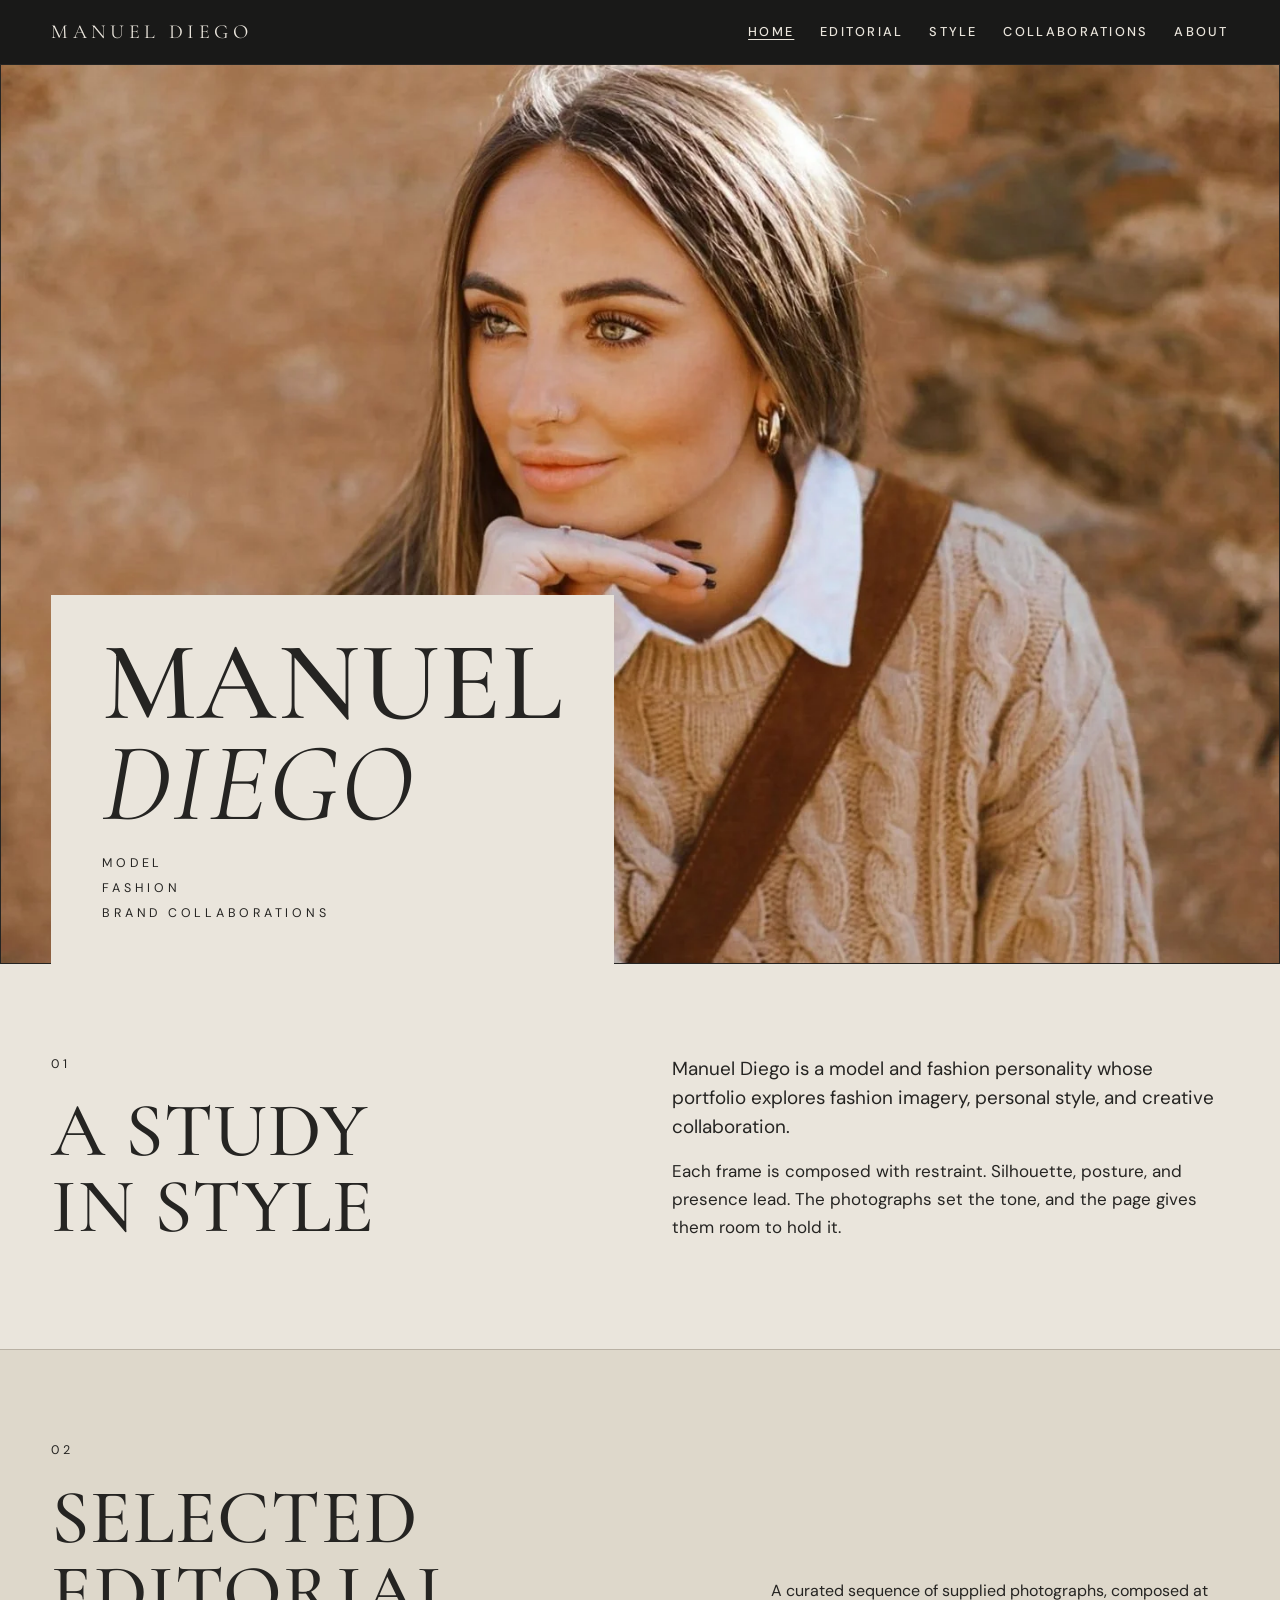
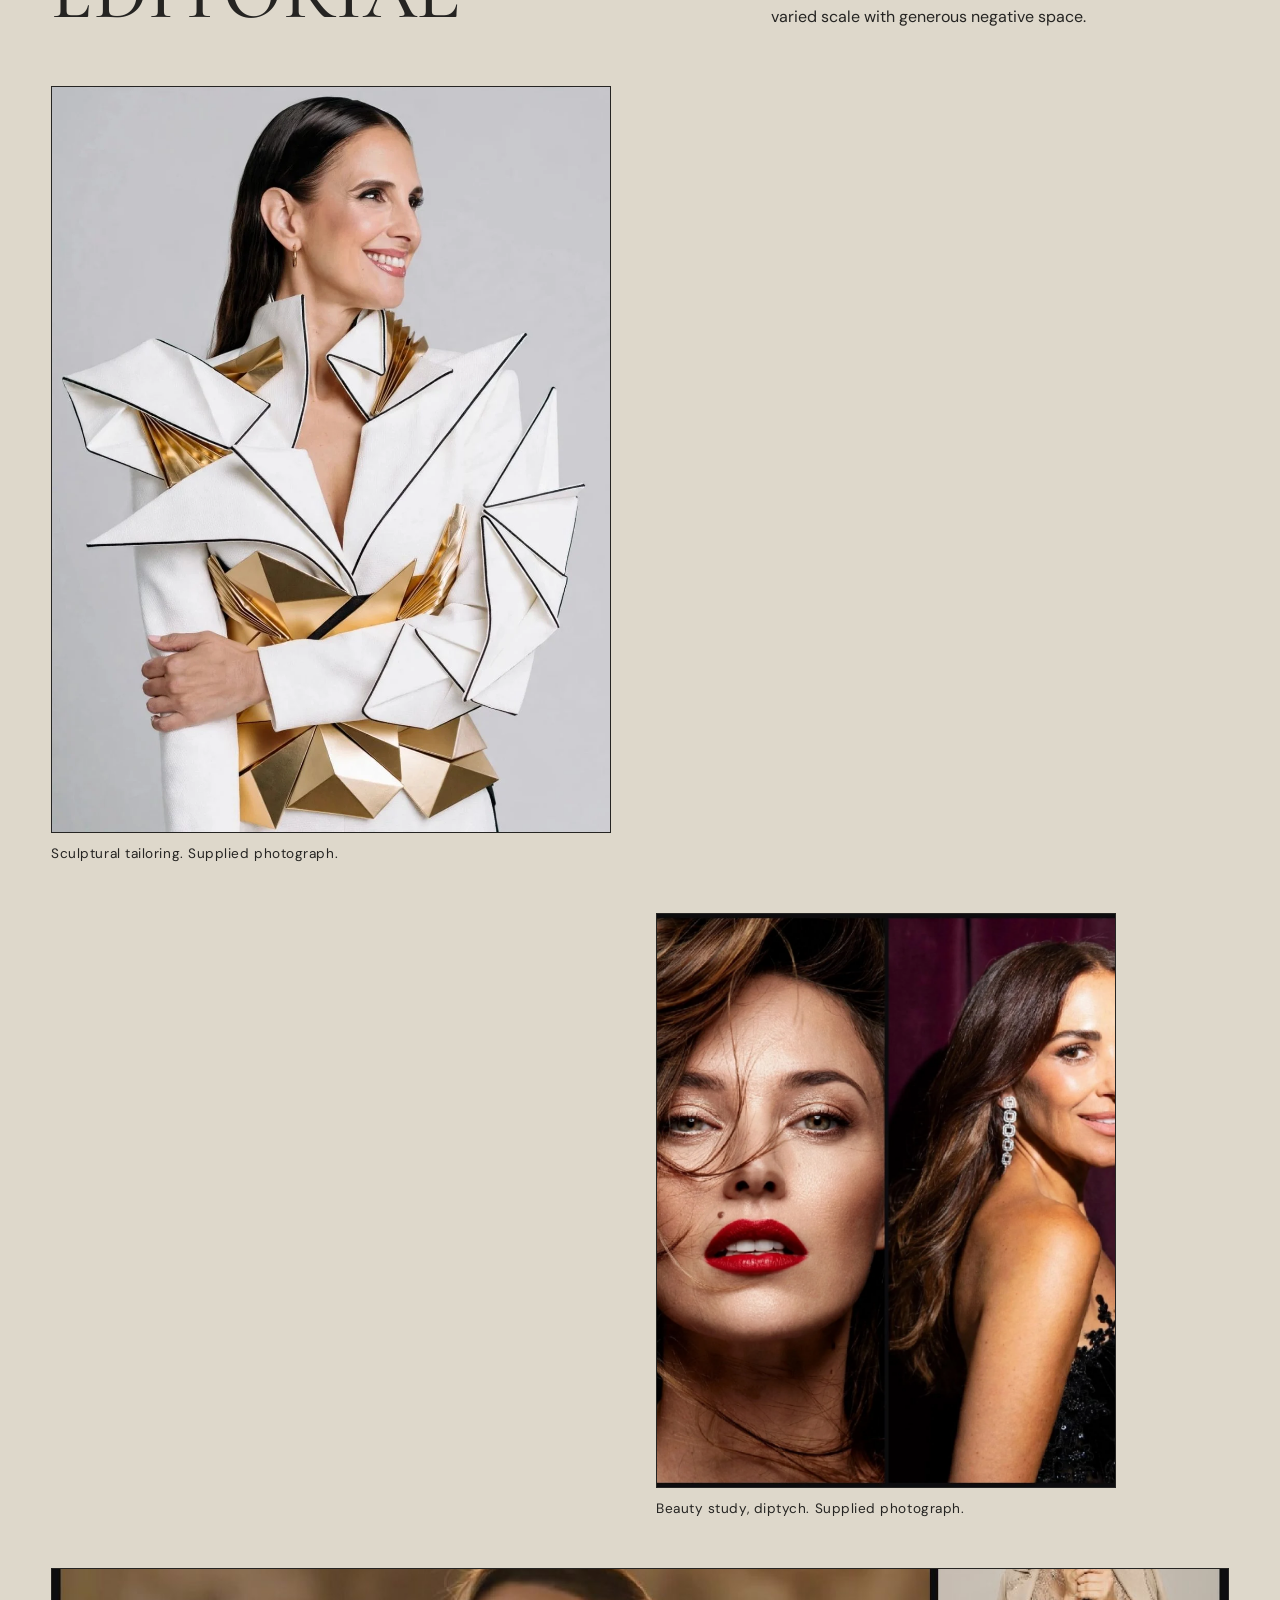
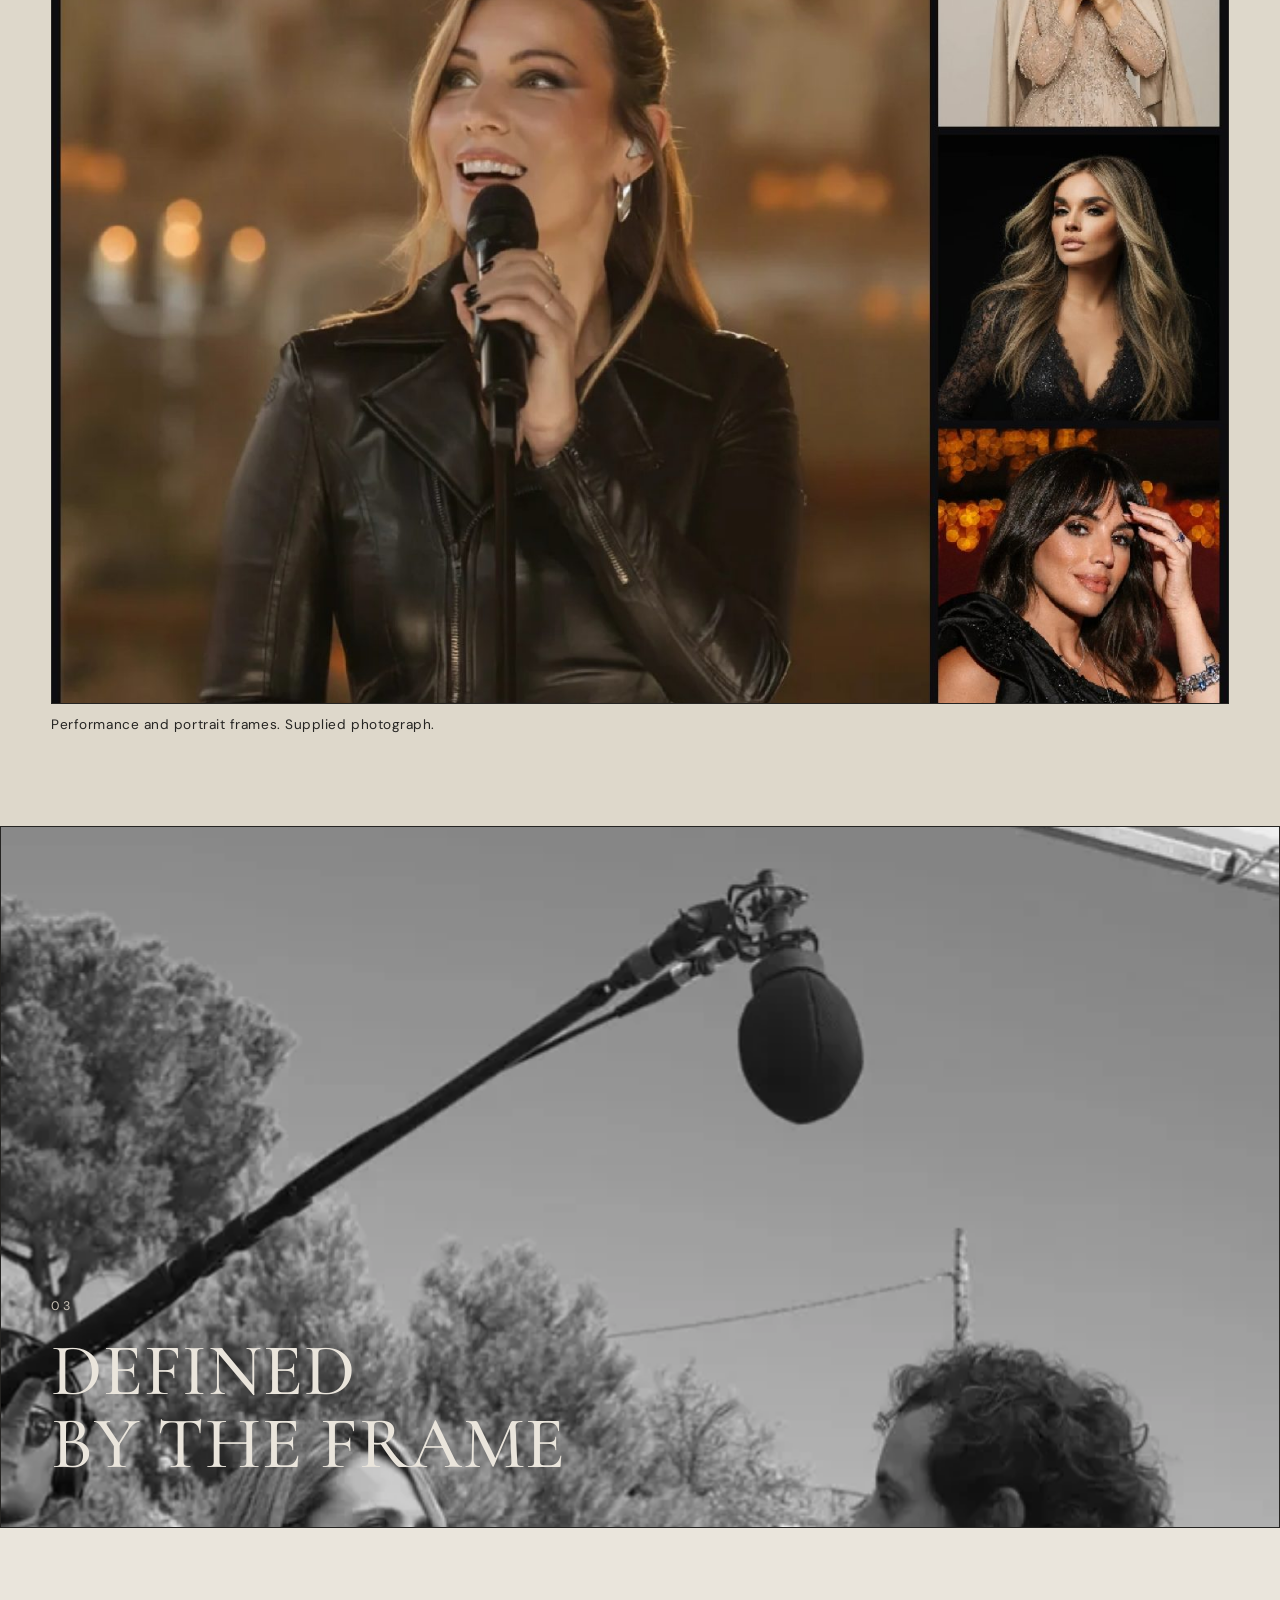
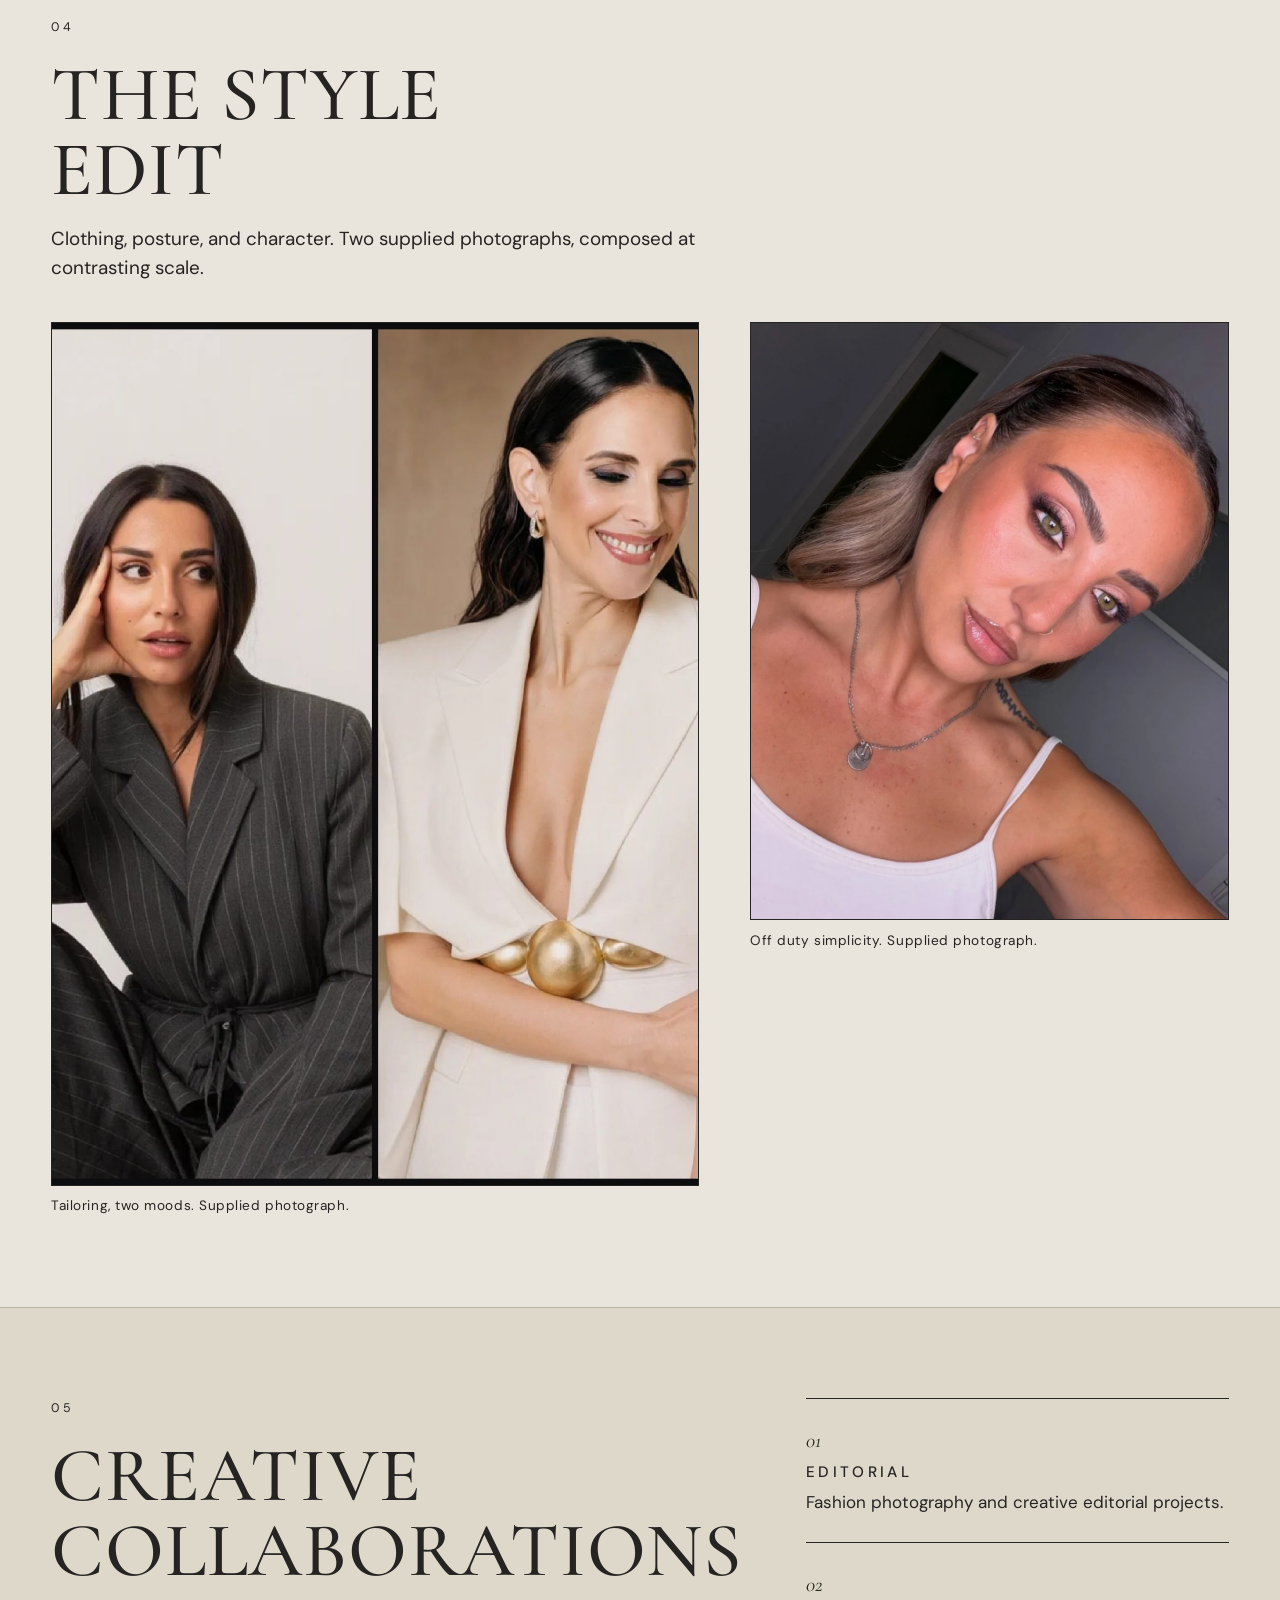
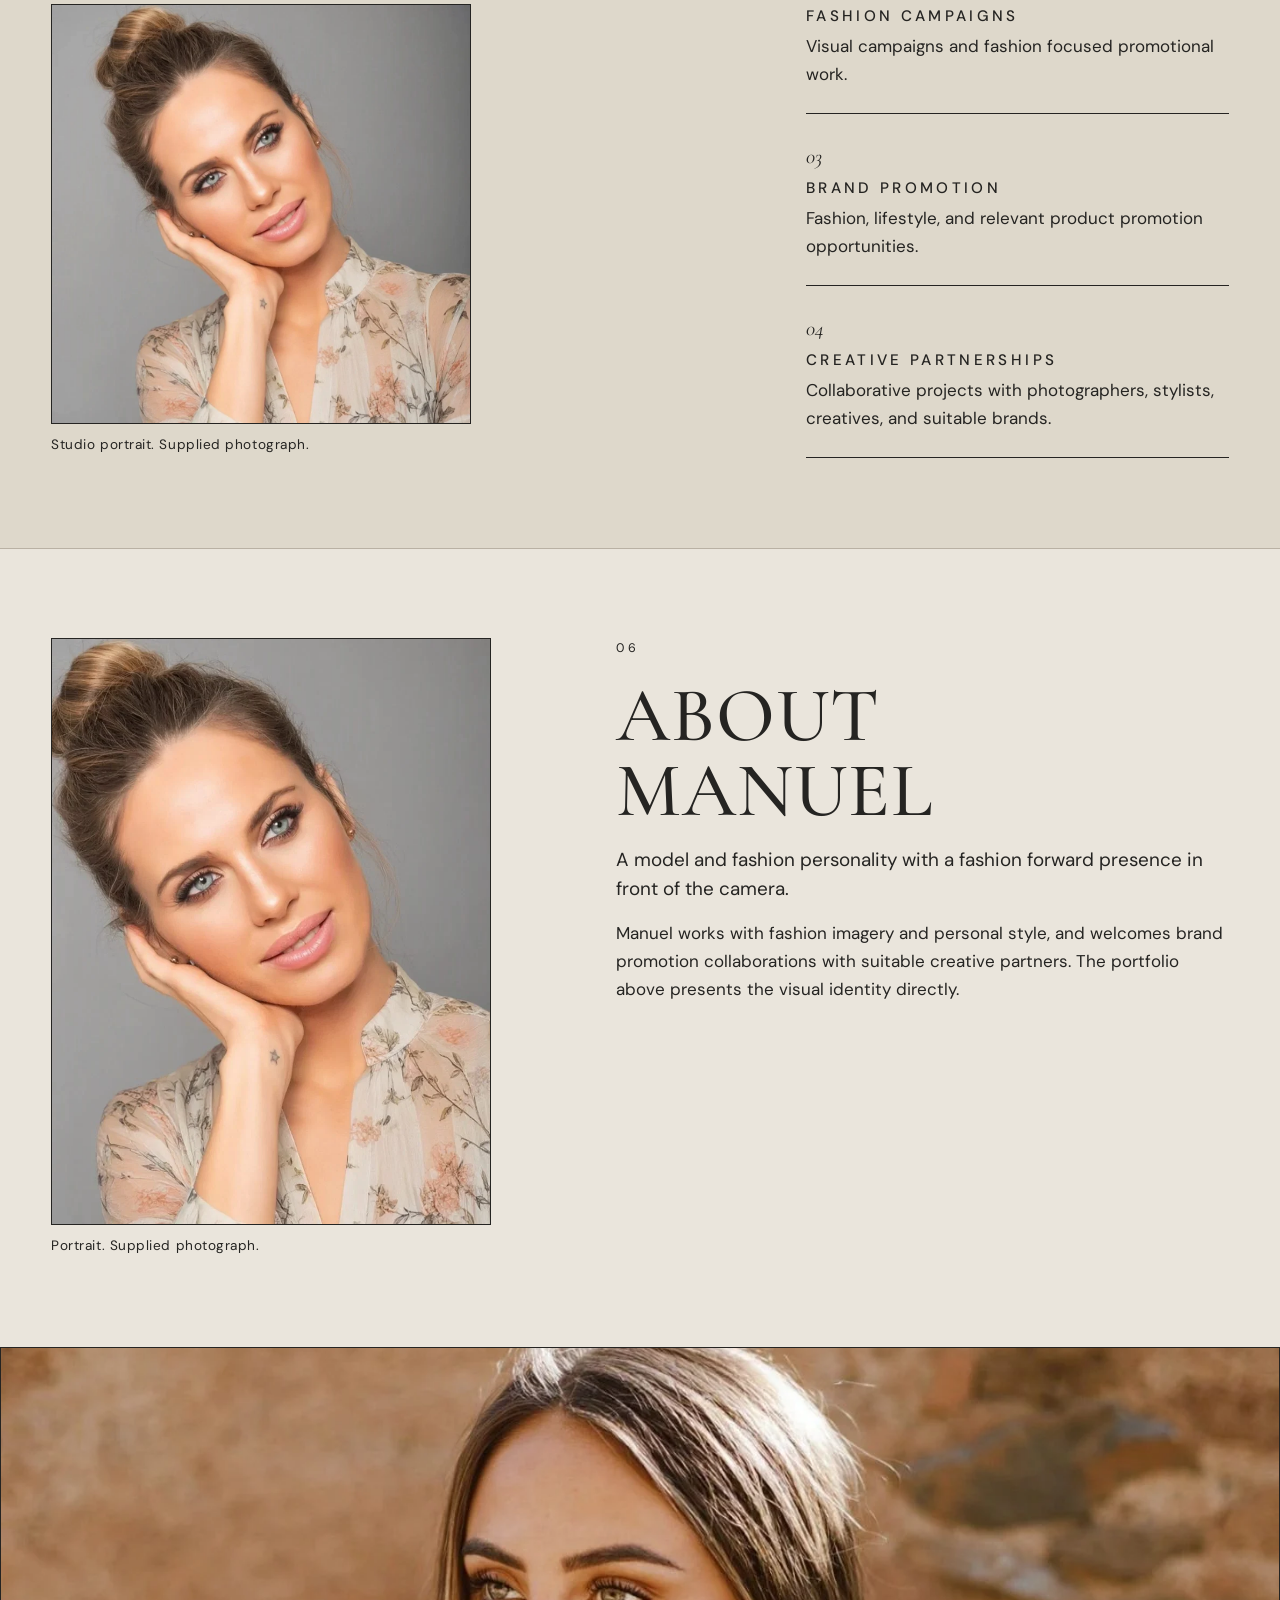
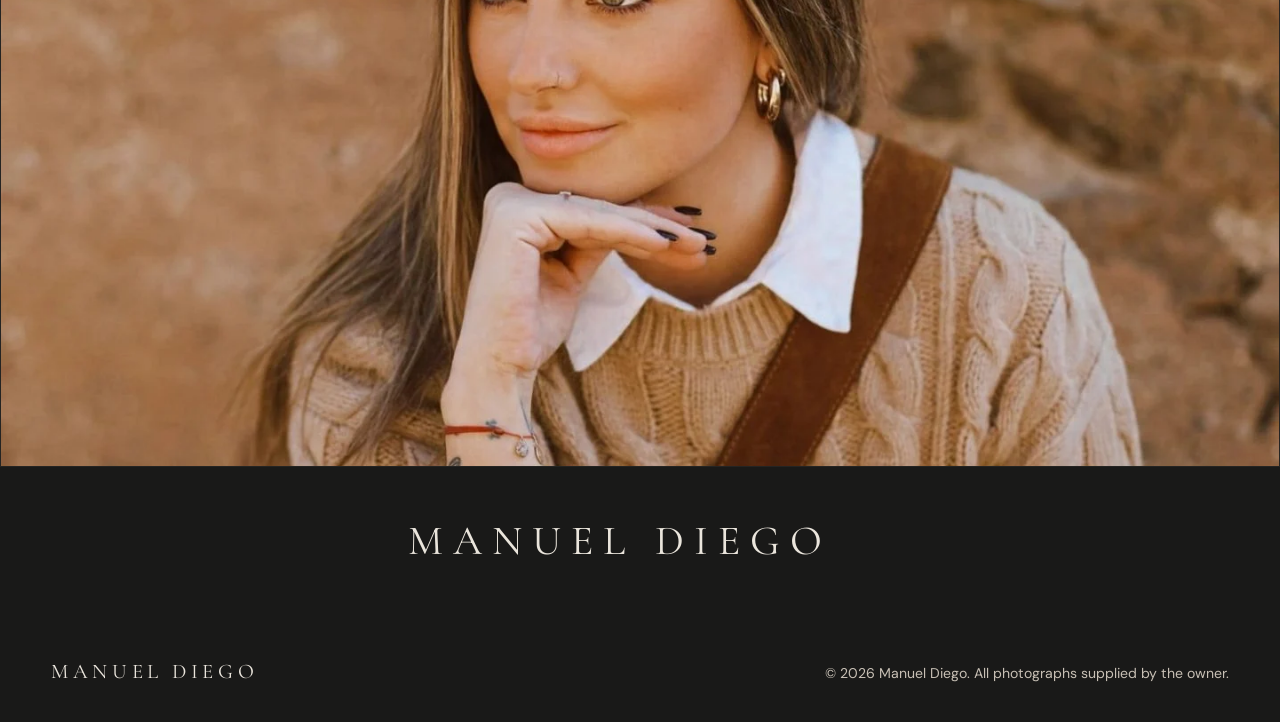
==== commit e0f6772e: "Fix closing frame fallback label to match knitwear portrait" ====
--- a/index.html
+++ b/index.html
@@ -206,7 +206,7 @@
       <figure class="photo finale-media">
         <div class="frame finale-frame">
           <img src="public/images/manuel-diego/hero.jpg" alt="Manuel Diego, closing frame from the supplied knitwear portrait against a stone wall" loading="lazy" decoding="async" onerror="this.closest('figure').classList.add('is-missing');this.remove()">
-          <div class="photo-fallback" aria-hidden="true"><span>hero.jpg, closing crop</span><span>Supplied studio portrait, to be placed</span></div>
+          <div class="photo-fallback" aria-hidden="true"><span>hero.jpg, closing crop</span><span>Supplied knitwear portrait, to be placed</span></div>
         </div>
       </figure>
       <p class="finale-word" data-reveal>MANUEL DIEGO</p>
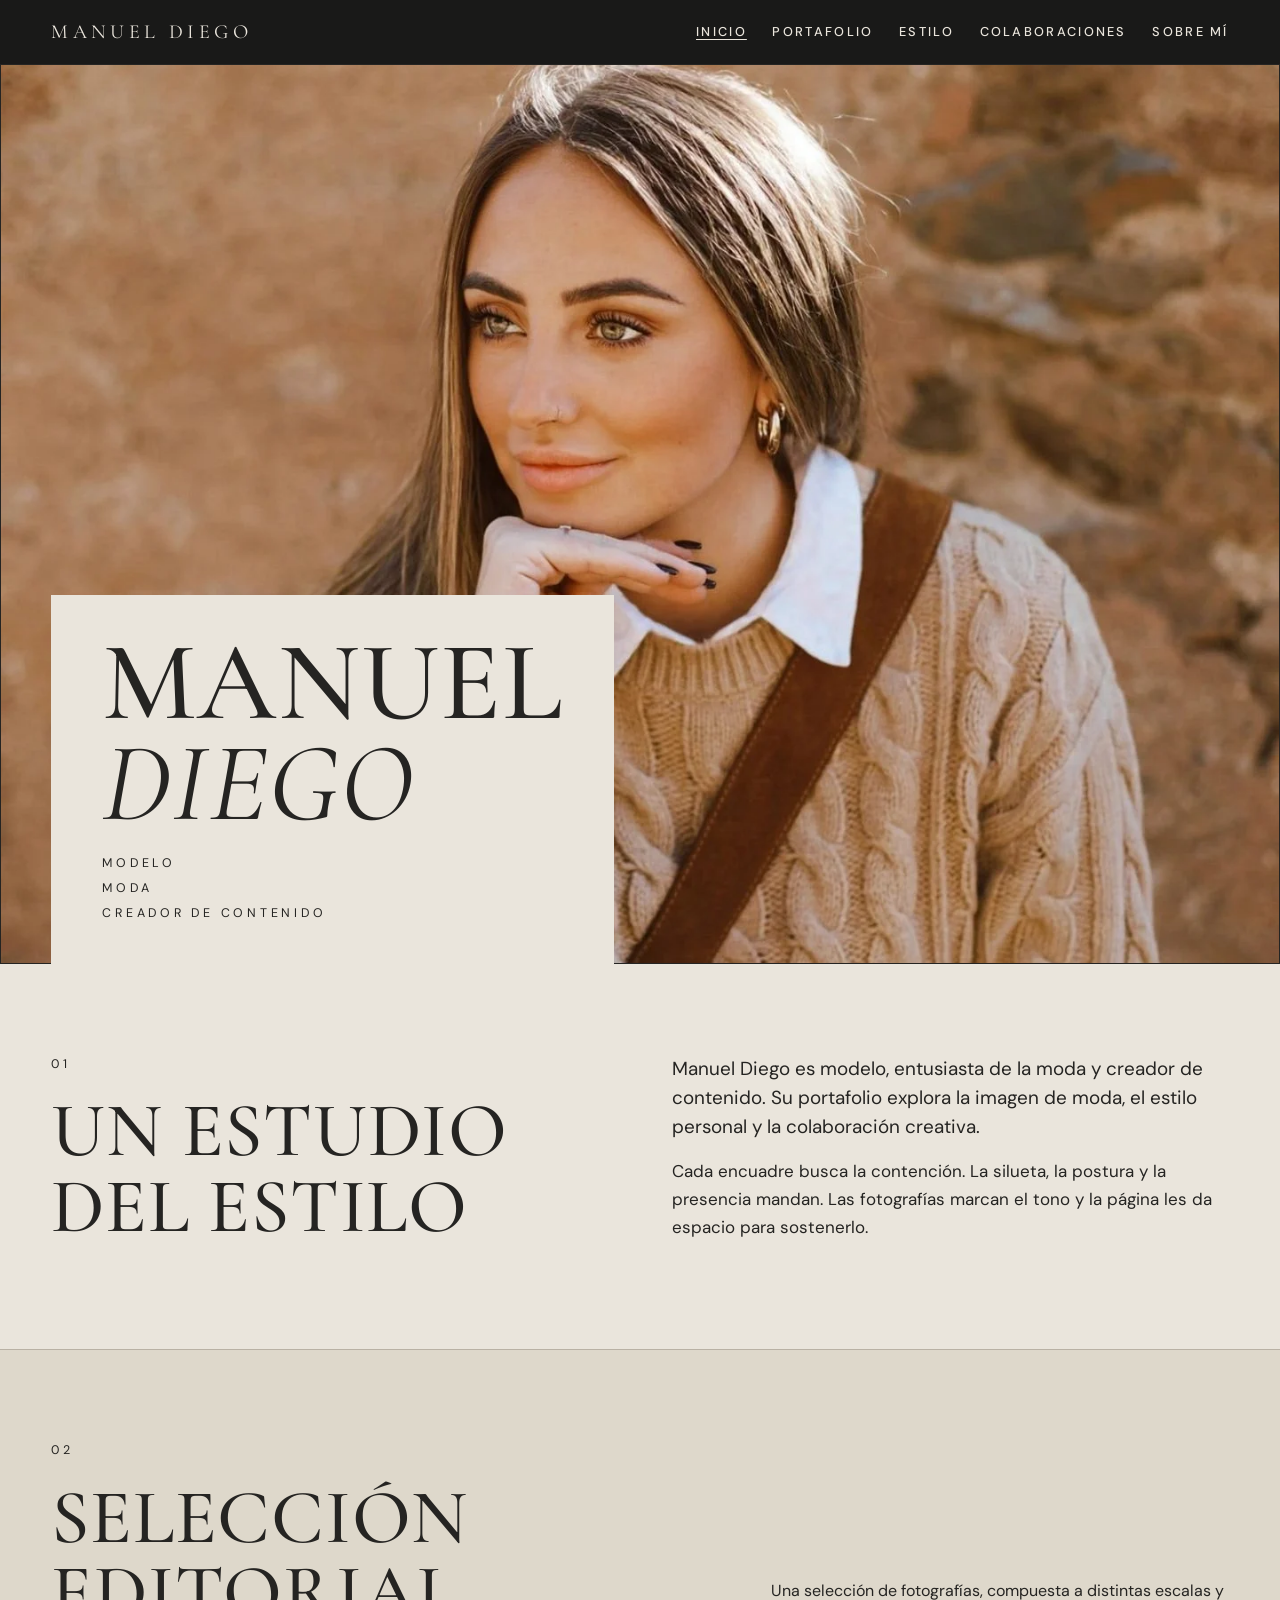
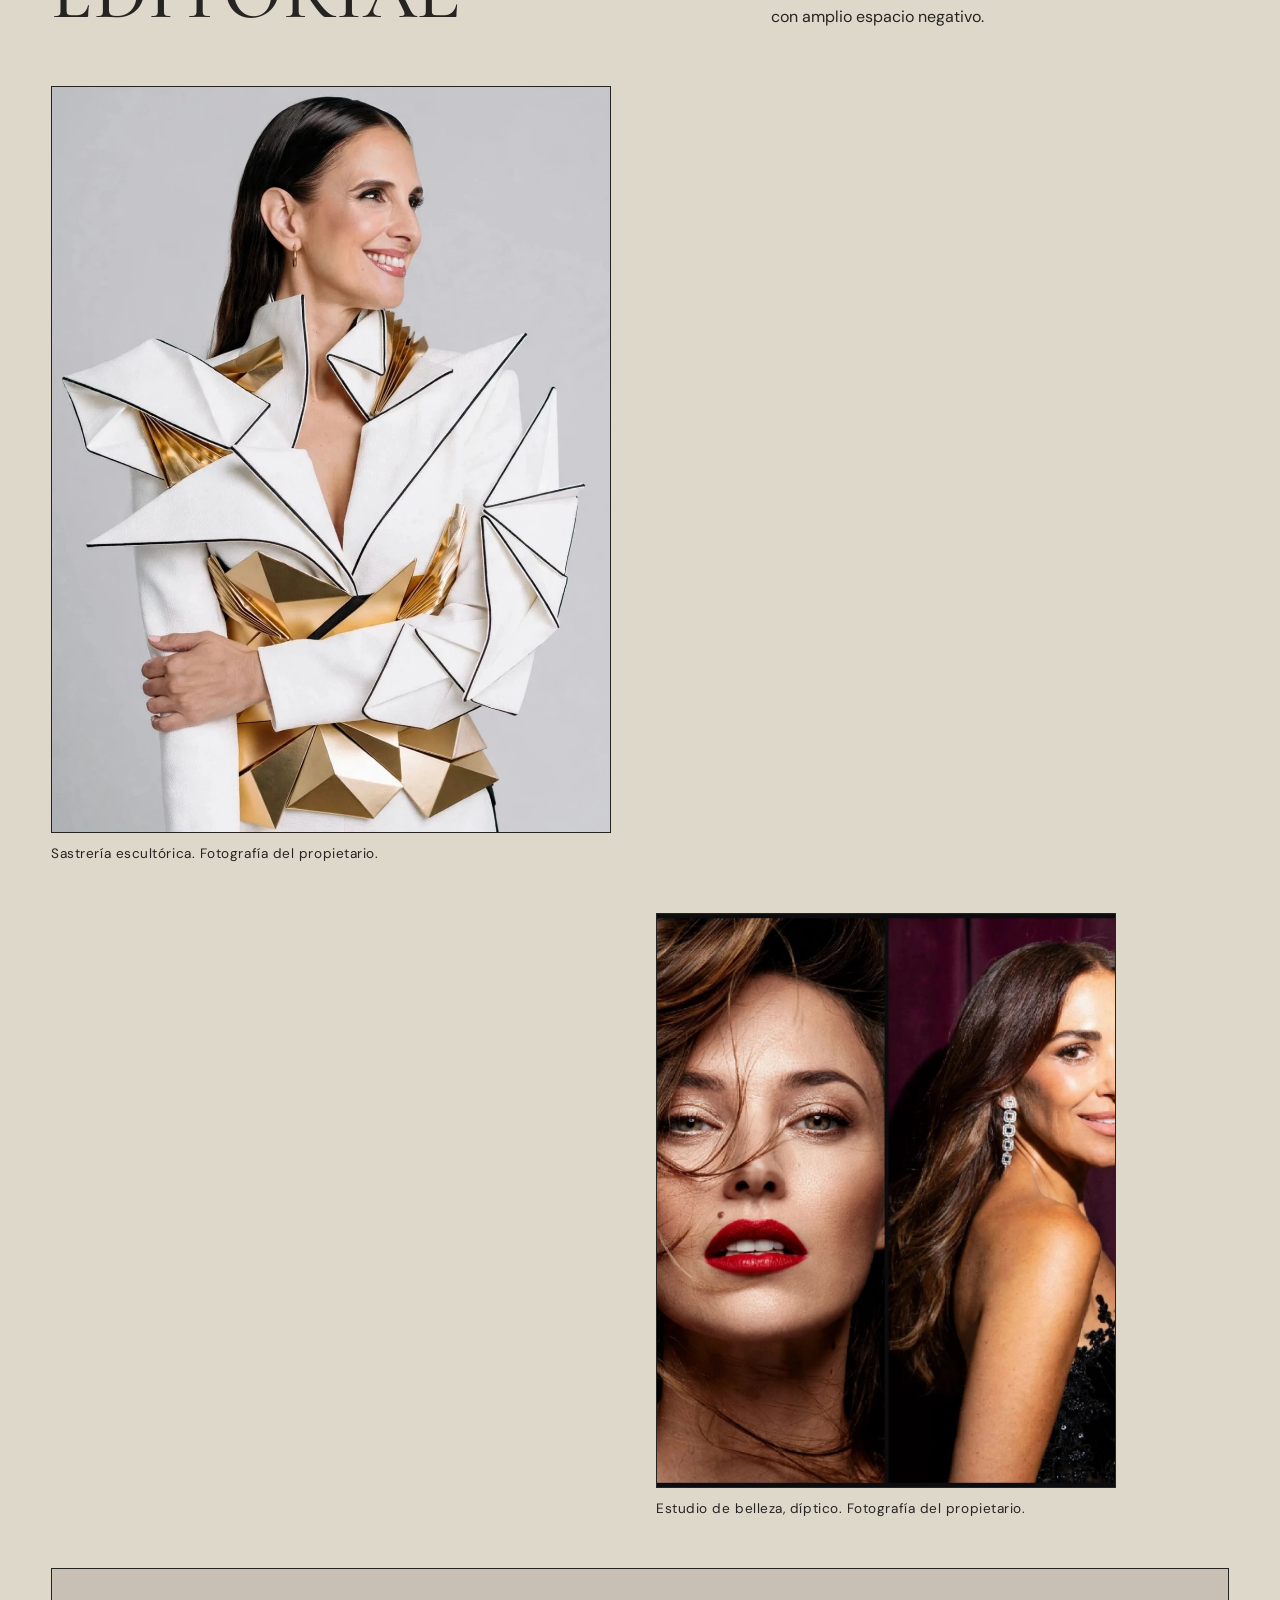
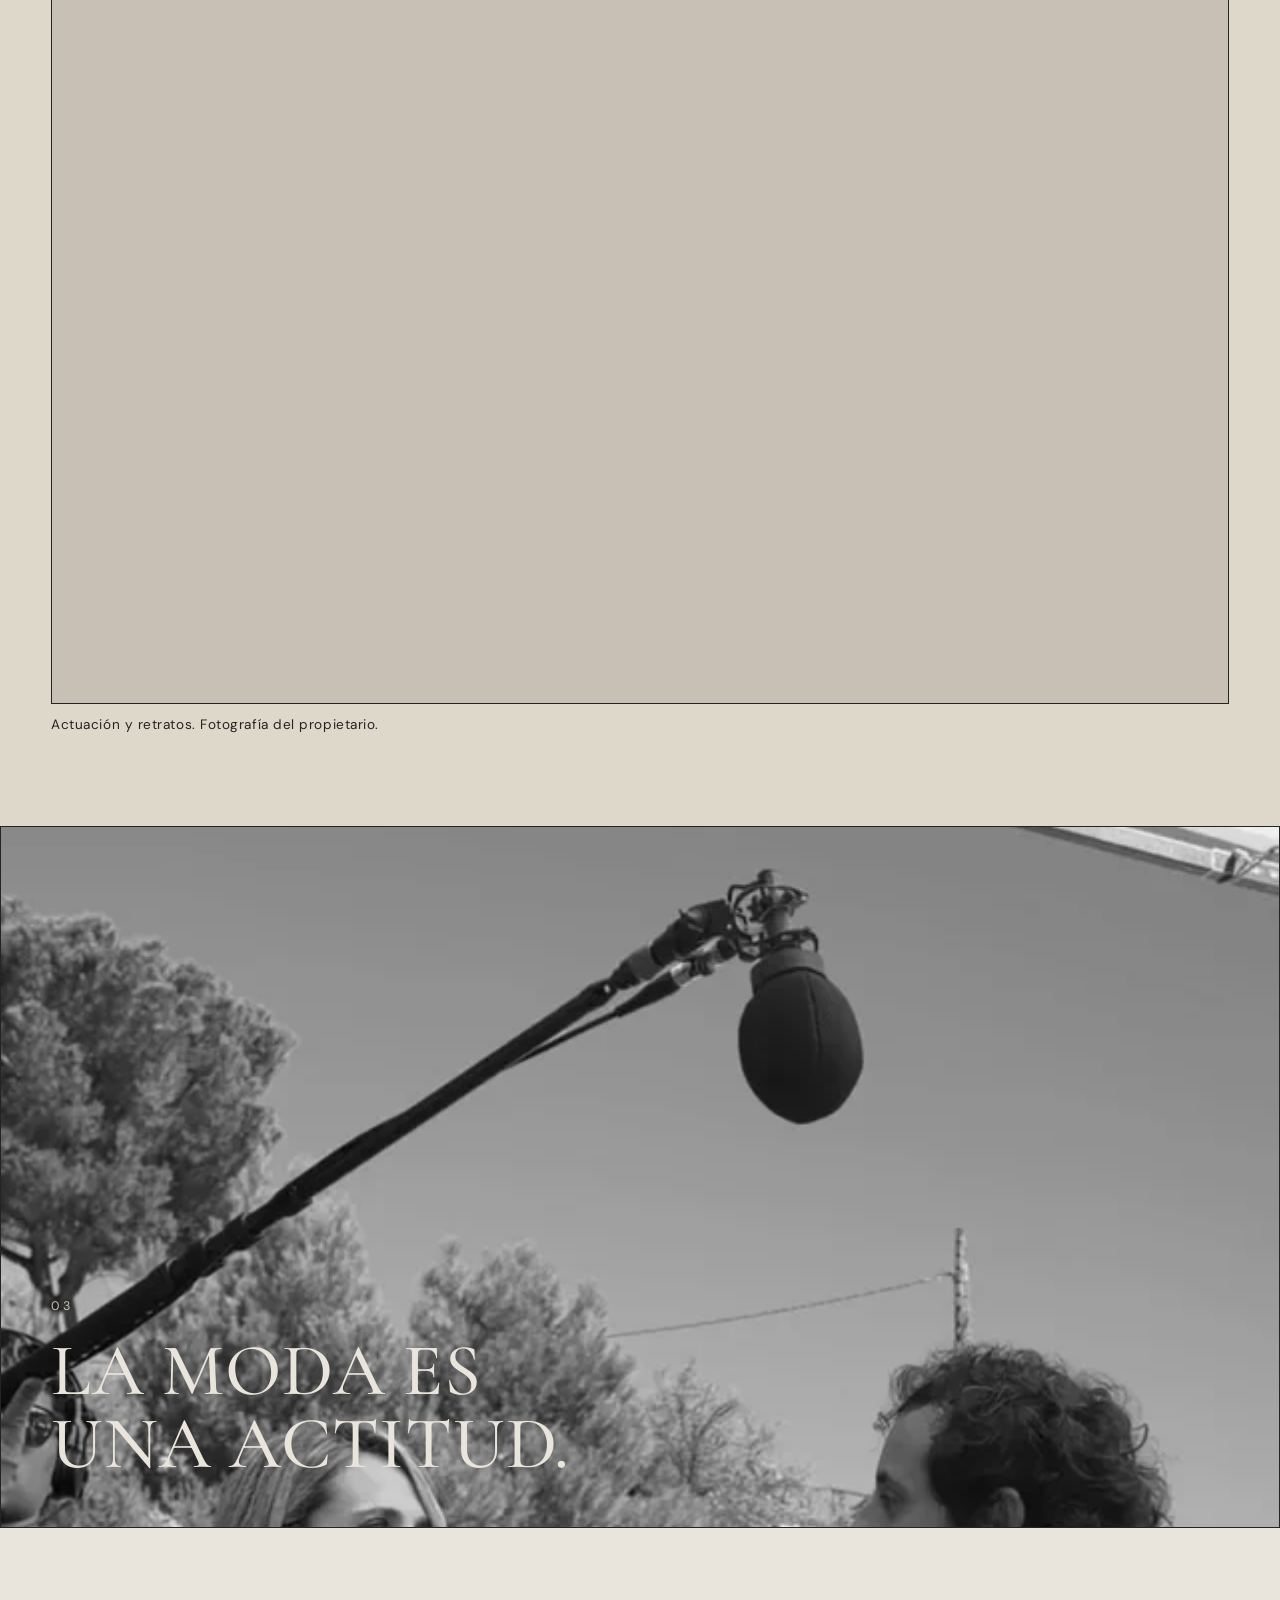
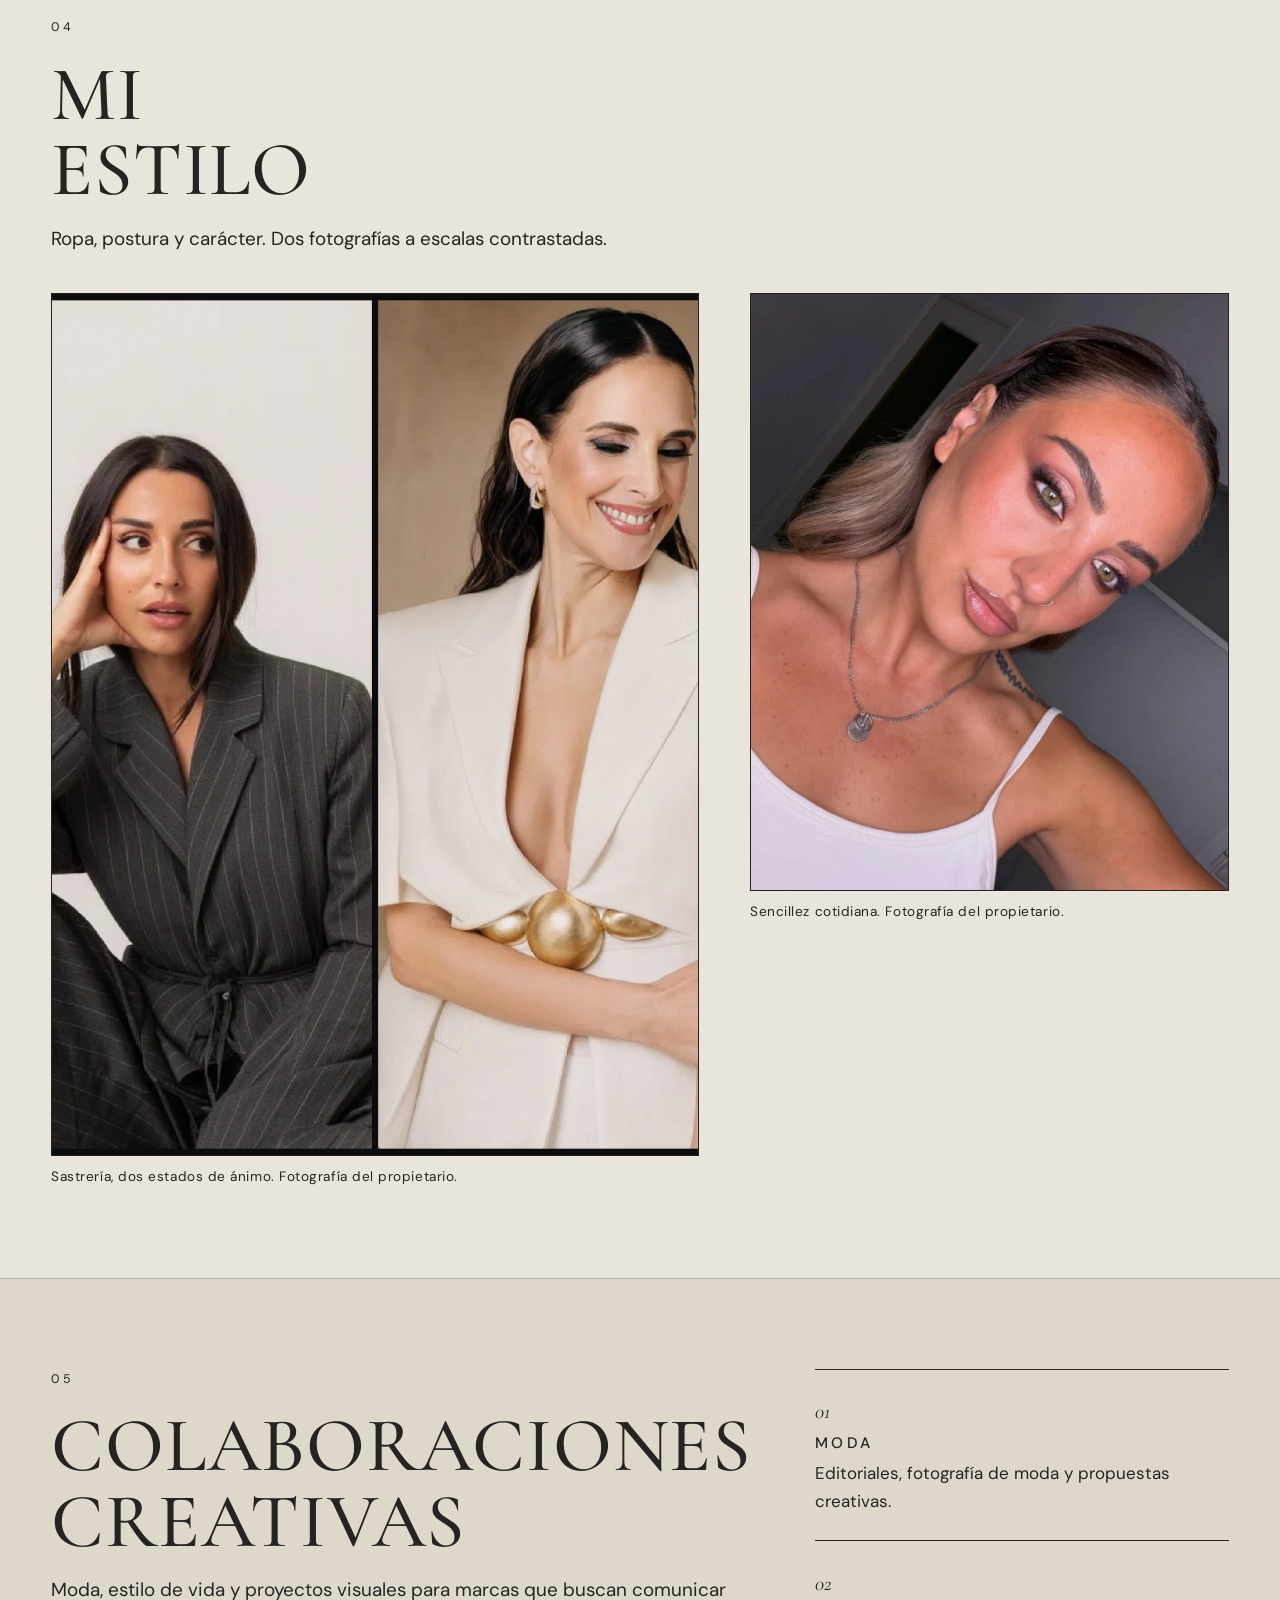
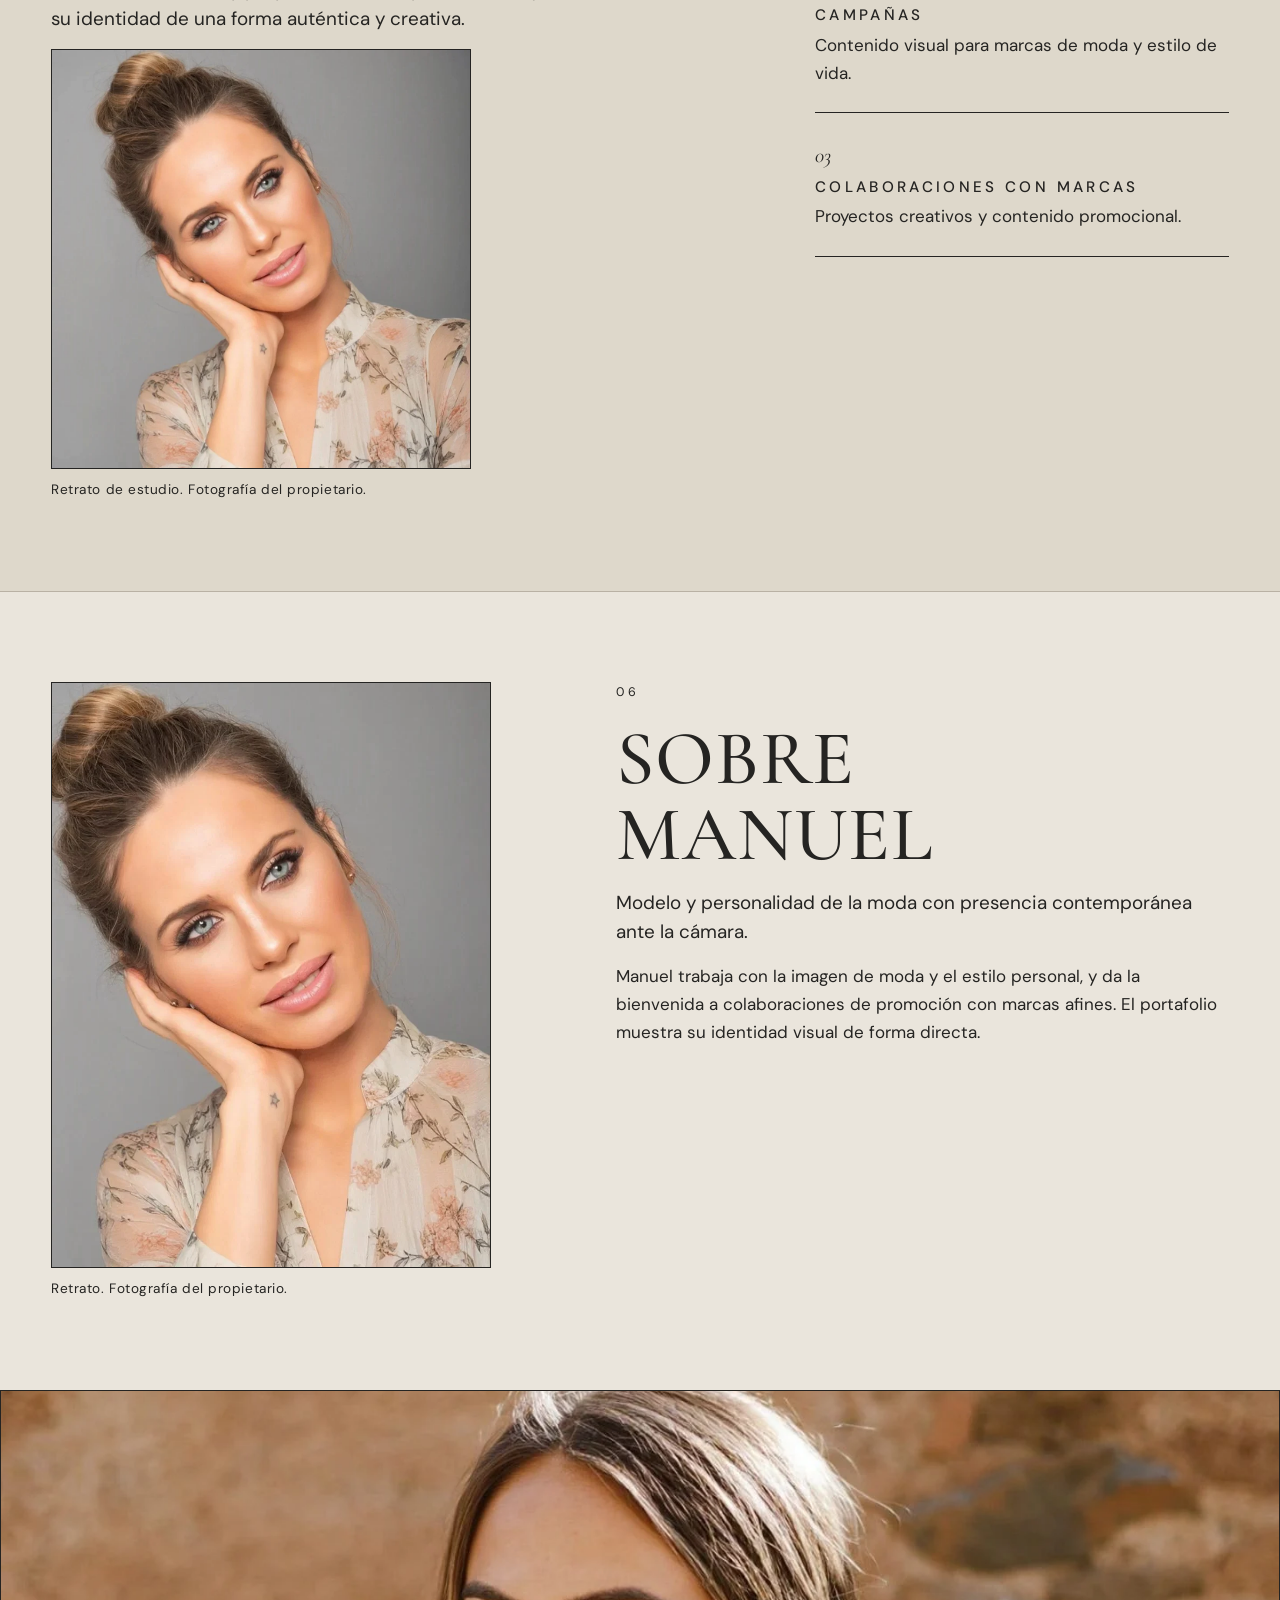
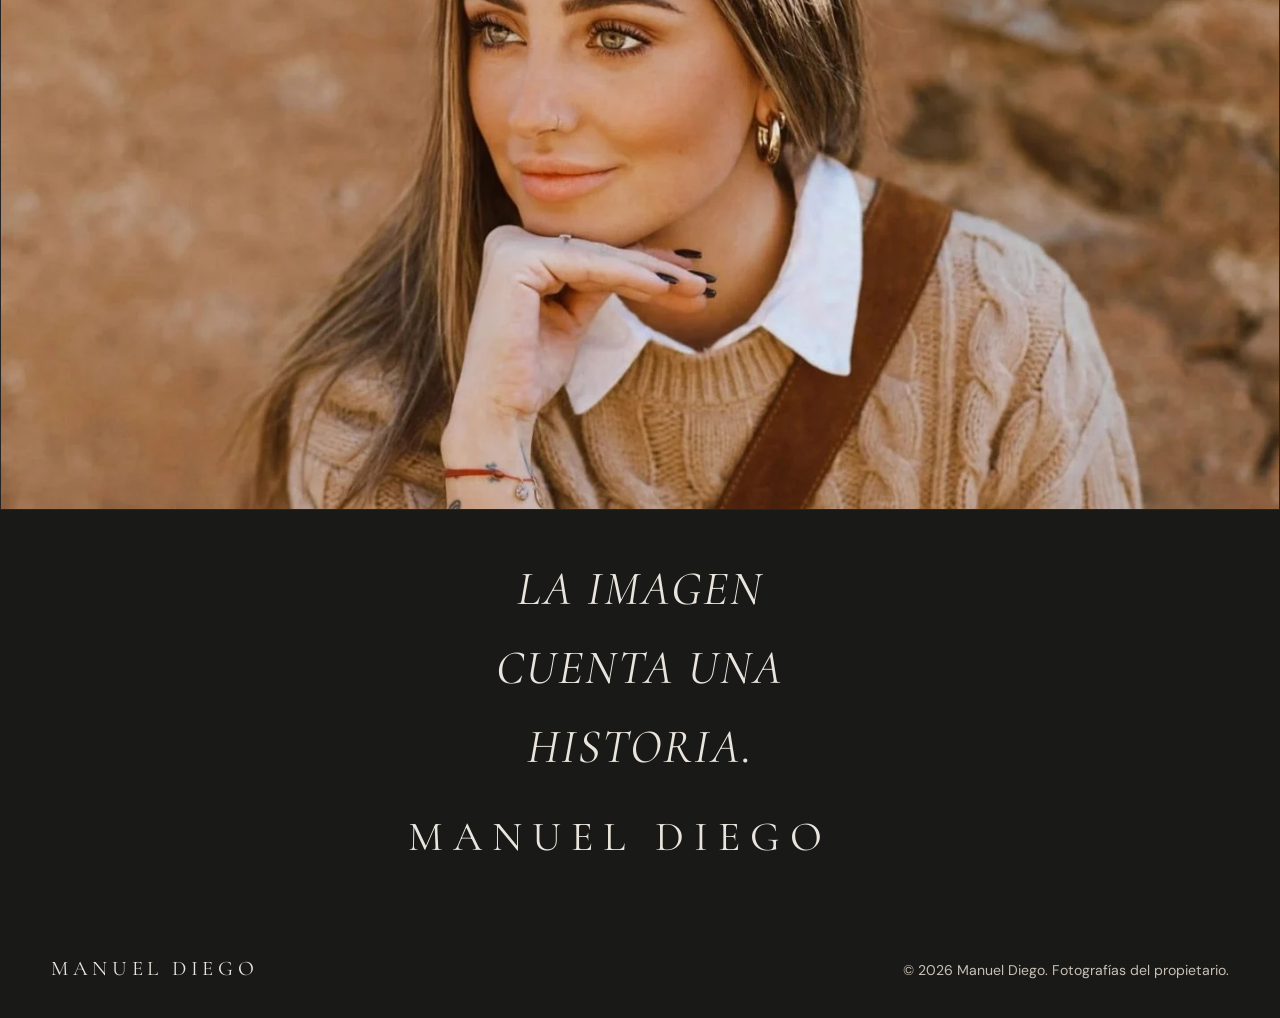
==== commit a3b2ffa6: "Versión en español: todo el contenido visible en español editorial" ====
--- a/index.html
+++ b/index.html
@@ -1,13 +1,13 @@
 <!DOCTYPE html>
-<html lang="en">
+<html lang="es">
 <head>
   <meta charset="utf-8">
   <meta name="viewport" content="width=device-width, initial-scale=1">
-  <title>MANUEL DIEGO | Model, Fashion Portfolio and Brand Collaborations</title>
-  <meta name="description" content="Manuel Diego, model and fashion personality. A luxury editorial portfolio of fashion imagery, personal style, and creative brand collaborations.">
+  <title>MANUEL DIEGO | Modelo, portafolio de moda y colaboraciones</title>
+  <meta name="description" content="Manuel Diego, modelo y creador de contenido de moda. Portafolio editorial de imagen de moda, estilo personal y colaboraciones creativas con marcas.">
   <link rel="canonical" href="./index.html">
-  <meta property="og:title" content="MANUEL DIEGO | Model and Fashion Portfolio">
-  <meta property="og:description" content="Fashion imagery, personal style, and creative brand collaborations. A luxury editorial portfolio.">
+  <meta property="og:title" content="MANUEL DIEGO | Modelo y portafolio de moda">
+  <meta property="og:description" content="Imagen de moda, estilo personal y colaboraciones creativas con marcas. Un portafolio editorial.">
   <meta property="og:type" content="website">
   <meta property="og:image" content="public/images/manuel-diego/hero.jpg">
   <link rel="icon" type="image/svg+xml" href="assets/favicon.svg">
@@ -17,45 +17,45 @@
   <link href="https://fonts.googleapis.com/css2?family=Cormorant+Garamond:ital,wght@0,300;0,400;0,500;0,600;1,300;1,400;1,500&family=DM+Sans:opsz,wght@9..40,300;9..40,400;9..40,500&display=swap" rel="stylesheet">
   <link rel="stylesheet" href="css/styles.css">
   <script type="application/ld+json">
-  {"@context":"https://schema.org","@type":"Person","name":"Manuel Diego","jobTitle":"Model","knowsAbout":["Fashion model","Fashion editorial","Personal style","Brand collaborations"]}
+  {"@context":"https://schema.org","@type":"Person","name":"Manuel Diego","jobTitle":"Modelo","knowsAbout":["Modelo de moda","Editorial de moda","Estilo personal","Colaboraciones con marcas"]}
   </script>
 </head>
 <body>
-  <a class="skip-link" href="#main">Skip to content</a>
+  <a class="skip-link" href="#main">Saltar al contenido</a>
 
   <header class="site-header">
     <div class="wrap header-inner">
-      <a class="wordmark" href="#home" aria-label="Manuel Diego, back to top">MANUEL DIEGO</a>
-      <nav class="nav-desktop" aria-label="Primary">
-        <a href="#home">Home</a>
-        <a href="#editorial">Editorial</a>
-        <a href="#style">Style</a>
-        <a href="#collaborations">Collaborations</a>
-        <a href="#about">About</a>
+      <a class="wordmark" href="#inicio" aria-label="Manuel Diego, volver arriba">MANUEL DIEGO</a>
+      <nav class="nav-desktop" aria-label="Principal">
+        <a href="#inicio">Inicio</a>
+        <a href="#portafolio">Portafolio</a>
+        <a href="#estilo">Estilo</a>
+        <a href="#colaboraciones">Colaboraciones</a>
+        <a href="#sobre-mi">Sobre mí</a>
       </nav>
-      <button class="menu-button" data-menu-button aria-expanded="false" aria-controls="mobile-nav">Menu</button>
+      <button class="menu-button" data-menu-button aria-expanded="false" aria-controls="mobile-nav">Menú</button>
     </div>
-    <nav class="mobile-nav" id="mobile-nav" data-mobile-nav aria-label="Mobile">
-      <a href="#home">Home</a>
-      <a href="#editorial">Editorial</a>
-      <a href="#style">Style</a>
-      <a href="#collaborations">Collaborations</a>
-      <a href="#about">About</a>
+    <nav class="mobile-nav" id="mobile-nav" data-mobile-nav aria-label="Móvil">
+      <a href="#inicio">Inicio</a>
+      <a href="#portafolio">Portafolio</a>
+      <a href="#estilo">Estilo</a>
+      <a href="#colaboraciones">Colaboraciones</a>
+      <a href="#sobre-mi">Sobre mí</a>
     </nav>
   </header>
 
   <main id="main">
 
-    <section class="hero" id="home" aria-labelledby="hero-heading">
+    <section class="hero" id="inicio" aria-labelledby="hero-heading">
       <figure class="hero-media photo">
         <div class="frame">
-          <img src="public/images/manuel-diego/hero.jpg" alt="Manuel Diego in a cable knit sweater over a white collar against a stone wall" fetchpriority="high" decoding="async" onerror="this.closest('figure').classList.add('is-missing');this.remove()">
-          <div class="photo-fallback" aria-hidden="true"><span>hero.jpg</span><span>Supplied knitwear portrait, to be placed</span></div>
+          <img src="public/images/manuel-diego/hero.jpg" alt="Manuel Diego con suéter de punto trenzado sobre camisa blanca, junto a un muro de piedra" fetchpriority="high" decoding="async" onerror="this.closest('figure').classList.add('is-missing');this.remove()">
+          <div class="photo-fallback" aria-hidden="true"><span>hero.jpg</span><span>Retrato pendiente de colocación</span></div>
         </div>
       </figure>
       <div class="hero-copy" data-reveal>
         <h1 id="hero-heading"><span class="line-one">MANUEL</span><span class="line-two">DIEGO</span></h1>
-        <p class="hero-roles">MODEL<br>FASHION<br>BRAND COLLABORATIONS</p>
+        <p class="hero-roles">MODELO<br>MODA<br>CREADOR DE CONTENIDO</p>
       </div>
     </section>
 
@@ -63,152 +63,149 @@
       <div class="wrap intro-grid">
         <div>
           <p class="section-label">01</p>
-          <h2 id="intro-heading" data-reveal>A STUDY<br>IN STYLE</h2>
+          <h2 id="intro-heading" data-reveal>UN ESTUDIO<br>DEL ESTILO</h2>
         </div>
         <div data-reveal>
-          <p class="lede">Manuel Diego is a model and fashion personality whose portfolio explores fashion imagery, personal style, and creative collaboration.</p>
-          <p>Each frame is composed with restraint. Silhouette, posture, and presence lead. The photographs set the tone, and the page gives them room to hold it.</p>
-        </div>
-      </div>
-    </section>
-
-    <section class="section editorial" id="editorial" aria-labelledby="editorial-heading">
+          <p class="lede">Manuel Diego es modelo, entusiasta de la moda y creador de contenido. Su portafolio explora la imagen de moda, el estilo personal y la colaboración creativa.</p>
+          <p>Cada encuadre busca la contención. La silueta, la postura y la presencia mandan. Las fotografías marcan el tono y la página les da espacio para sostenerlo.</p>
+        </div>
+      </div>
+    </section>
+
+    <section class="section editorial" id="portafolio" aria-labelledby="editorial-heading">
       <div class="wrap">
         <p class="section-label">02</p>
         <div class="section-head" data-reveal>
-          <h2 id="editorial-heading">SELECTED<br>EDITORIAL</h2>
-          <p class="section-note">A curated sequence of supplied photographs, composed at varied scale with generous negative space.</p>
+          <h2 id="editorial-heading">SELECCIÓN<br>EDITORIAL</h2>
+          <p class="section-note">Una selección de fotografías, compuesta a distintas escalas y con amplio espacio negativo.</p>
         </div>
 
         <figure class="photo ed-large" data-reveal>
           <div class="frame tall">
-            <img src="public/images/manuel-diego/editorial-01.jpg" alt="Manuel Diego, studio portrait in a white sculptural jacket with gold detail" loading="lazy" decoding="async" onerror="this.closest('figure').classList.add('is-missing');this.remove()">
-            <div class="photo-fallback" aria-hidden="true"><span>editorial-01.jpg</span><span>Supplied studio portrait, to be placed</span></div>
-          </div>
-          <figcaption>Sculptural tailoring. Supplied photograph.</figcaption>
+            <img src="public/images/manuel-diego/editorial-01.jpg" alt="Manuel Diego, retrato de estudio con chaqueta blanca escultórica y detalle dorado" loading="lazy" decoding="async" onerror="this.closest('figure').classList.add('is-missing');this.remove()">
+            <div class="photo-fallback" aria-hidden="true"><span>editorial-01.jpg</span><span>Retrato de estudio pendiente</span></div>
+          </div>
+          <figcaption>Sastrería escultórica. Fotografía del propietario.</figcaption>
         </figure>
 
         <div class="ed-offset-row">
           <div class="ed-offset-space" aria-hidden="true"></div>
           <figure class="photo ed-small" data-reveal>
             <div class="frame portrait">
-              <img src="public/images/manuel-diego/editorial-02.jpg" alt="Manuel Diego, diptych portrait with red lip close-up and evening portrait" loading="lazy" decoding="async" onerror="this.closest('figure').classList.add('is-missing');this.remove()">
-              <div class="photo-fallback" aria-hidden="true"><span>editorial-02.jpg</span><span>Supplied beauty diptych, to be placed</span></div>
-            </div>
-            <figcaption>Beauty study, diptych. Supplied photograph.</figcaption>
+              <img src="public/images/manuel-diego/editorial-02.jpg" alt="Manuel Diego, díptico con primer plano de labios rojos y retrato de noche" loading="lazy" decoding="async" onerror="this.closest('figure').classList.add('is-missing');this.remove()">
+              <div class="photo-fallback" aria-hidden="true"><span>editorial-02.jpg</span><span>Díptico de belleza pendiente</span></div>
+            </div>
+            <figcaption>Estudio de belleza, díptico. Fotografía del propietario.</figcaption>
           </figure>
         </div>
 
         <figure class="photo ed-wide" data-reveal>
           <div class="frame wide">
-            <img src="public/images/manuel-diego/editorial-03.jpg" alt="Manuel Diego, collage of performance and portrait frames in leather and evening styling" loading="lazy" decoding="async" onerror="this.closest('figure').classList.add('is-missing');this.remove()">
-            <div class="photo-fallback" aria-hidden="true"><span>editorial-03.jpg</span><span>Supplied collage frames, to be placed</span></div>
-          </div>
-          <figcaption>Performance and portrait frames. Supplied photograph.</figcaption>
+            <img src="public/images/manuel-diego/editorial-03.jpg" alt="Manuel Diego, collage de actuación y retratos con cuero y estilismo de noche" loading="lazy" decoding="async" onerror="this.closest('figure').classList.add('is-missing');this.remove()">
+            <div class="photo-fallback" aria-hidden="true"><span>editorial-03.jpg</span><span>Collage pendiente de colocación</span></div>
+          </div>
+          <figcaption>Actuación y retratos. Fotografía del propietario.</figcaption>
         </figure>
       </div>
     </section>
 
-    <section class="statement" aria-label="Visual statement">
+    <section class="statement" aria-label="Declaración visual">
       <figure class="photo statement-media">
         <div class="frame statement-frame">
-          <img src="public/images/manuel-diego/statement.jpg" alt="Manuel Diego, black and white scene in conversation at a terrace table" loading="lazy" decoding="async" onerror="this.closest('figure').classList.add('is-missing');this.remove()">
-          <div class="photo-fallback" aria-hidden="true"><span>statement.jpg</span><span>Supplied cinematic frame, to be placed</span></div>
+          <img src="public/images/manuel-diego/statement.jpg" alt="Manuel Diego, escena en blanco y negro conversando en una terraza" loading="lazy" decoding="async" onerror="this.closest('figure').classList.add('is-missing');this.remove()">
+          <div class="photo-fallback" aria-hidden="true"><span>statement.jpg</span><span>Encuadre cinematográfico pendiente</span></div>
         </div>
       </figure>
       <div class="wrap statement-copy" data-reveal>
         <p class="section-label on-dark">03</p>
-        <h2 class="statement-line">DEFINED<br>BY THE FRAME</h2>
-      </div>
-    </section>
-
-    <section class="section style" id="style" aria-labelledby="style-heading">
+        <h2 class="statement-line">LA MODA ES<br>UNA ACTITUD.</h2>
+      </div>
+    </section>
+
+    <section class="section style" id="estilo" aria-labelledby="style-heading">
       <div class="wrap">
         <p class="section-label">04</p>
-        <h2 id="style-heading" data-reveal>THE STYLE<br>EDIT</h2>
-        <p class="lede" data-reveal>Clothing, posture, and character. Two supplied photographs, composed at contrasting scale.</p>
+        <h2 id="style-heading" data-reveal>MI<br>ESTILO</h2>
+        <p class="lede" data-reveal>Ropa, postura y carácter. Dos fotografías a escalas contrastadas.</p>
         <div class="style-grid">
           <figure class="photo style-main" data-reveal>
             <div class="frame tall">
-              <img src="public/images/manuel-diego/style-01.jpg" alt="Manuel Diego, diptych in dark pinstripe tailoring and white tailoring with gold detail" loading="lazy" decoding="async" onerror="this.closest('figure').classList.add('is-missing');this.remove()">
-              <div class="photo-fallback" aria-hidden="true"><span>style-01.jpg</span><span>Supplied tailoring diptych, to be placed</span></div>
-            </div>
-            <figcaption>Tailoring, two moods. Supplied photograph.</figcaption>
+              <img src="public/images/manuel-diego/style-01.jpg" alt="Manuel Diego, díptico con traje oscuro de rayas y traje blanco con detalle dorado" loading="lazy" decoding="async" onerror="this.closest('figure').classList.add('is-missing');this.remove()">
+              <div class="photo-fallback" aria-hidden="true"><span>style-01.jpg</span><span>Díptico de sastrería pendiente</span></div>
+            </div>
+            <figcaption>Sastrería, dos estados de ánimo. Fotografía del propietario.</figcaption>
           </figure>
           <figure class="photo style-second" data-reveal>
             <div class="frame portrait">
-              <img src="public/images/manuel-diego/style-02.jpg" alt="Manuel Diego, close portrait in a white top with a pendant necklace" loading="lazy" decoding="async" onerror="this.closest('figure').classList.add('is-missing');this.remove()">
-              <div class="photo-fallback" aria-hidden="true"><span>style-02.jpg</span><span>Supplied close portrait, to be placed</span></div>
-            </div>
-            <figcaption>Off duty simplicity. Supplied photograph.</figcaption>
-          </figure>
-        </div>
-      </div>
-    </section>
-
-    <section class="section collab" id="collaborations" aria-labelledby="collaborations-heading">
+              <img src="public/images/manuel-diego/style-02.jpg" alt="Manuel Diego, retrato cercano con blusa blanca y collar con colgante" loading="lazy" decoding="async" onerror="this.closest('figure').classList.add('is-missing');this.remove()">
+              <div class="photo-fallback" aria-hidden="true"><span>style-02.jpg</span><span>Retrato cercano pendiente</span></div>
+            </div>
+            <figcaption>Sencillez cotidiana. Fotografía del propietario.</figcaption>
+          </figure>
+        </div>
+      </div>
+    </section>
+
+    <section class="section collab" id="colaboraciones" aria-labelledby="collaborations-heading">
       <div class="wrap collab-grid">
         <div data-reveal>
           <p class="section-label">05</p>
-          <h2 id="collaborations-heading">CREATIVE<br>COLLABORATIONS</h2>
+          <h2 id="collaborations-heading">COLABORACIONES<br>CREATIVAS</h2>
+          <p class="lede">Moda, estilo de vida y proyectos visuales para marcas que buscan comunicar su identidad de una forma auténtica y creativa.</p>
           <figure class="photo collab-photo">
             <div class="frame square">
-              <img src="public/images/manuel-diego/about.jpg" alt="Manuel Diego, soft studio portrait with hair in a bun and floral blouse" loading="lazy" decoding="async" onerror="this.closest('figure').classList.add('is-missing');this.remove()">
-              <div class="photo-fallback" aria-hidden="true"><span>about.jpg</span><span>Supplied studio portrait, to be placed</span></div>
-            </div>
-            <figcaption>Studio portrait. Supplied photograph.</figcaption>
+              <img src="public/images/manuel-diego/about.jpg" alt="Manuel Diego, retrato de estudio con el pelo recogido y blusa floral" loading="lazy" decoding="async" onerror="this.closest('figure').classList.add('is-missing');this.remove()">
+              <div class="photo-fallback" aria-hidden="true"><span>about.jpg</span><span>Retrato de estudio pendiente</span></div>
+            </div>
+            <figcaption>Retrato de estudio. Fotografía del propietario.</figcaption>
           </figure>
         </div>
         <div class="collab-rows">
           <div class="collab-row" data-reveal>
             <p class="collab-index">01</p>
-            <h3>EDITORIAL</h3>
-            <p>Fashion photography and creative editorial projects.</p>
+            <h3>MODA</h3>
+            <p>Editoriales, fotografía de moda y propuestas creativas.</p>
           </div>
           <div class="collab-row" data-reveal>
             <p class="collab-index">02</p>
-            <h3>FASHION CAMPAIGNS</h3>
-            <p>Visual campaigns and fashion focused promotional work.</p>
+            <h3>CAMPAÑAS</h3>
+            <p>Contenido visual para marcas de moda y estilo de vida.</p>
           </div>
           <div class="collab-row" data-reveal>
             <p class="collab-index">03</p>
-            <h3>BRAND PROMOTION</h3>
-            <p>Fashion, lifestyle, and relevant product promotion opportunities.</p>
-          </div>
-          <div class="collab-row" data-reveal>
-            <p class="collab-index">04</p>
-            <h3>CREATIVE PARTNERSHIPS</h3>
-            <p>Collaborative projects with photographers, stylists, creatives, and suitable brands.</p>
-          </div>
-        </div>
-      </div>
-    </section>
-
-    <section class="section about" id="about" aria-labelledby="about-heading">
+            <h3>COLABORACIONES CON MARCAS</h3>
+            <p>Proyectos creativos y contenido promocional.</p>
+          </div>
+        </div>
+      </div>
+    </section>
+
+    <section class="section about" id="sobre-mi" aria-labelledby="about-heading">
       <div class="wrap about-grid">
         <figure class="photo about-photo" data-reveal>
           <div class="frame tall">
-            <img src="public/images/manuel-diego/about.jpg" alt="Manuel Diego, soft studio portrait with hair in a bun and floral blouse" loading="lazy" decoding="async" onerror="this.closest('figure').classList.add('is-missing');this.remove()">
-            <div class="photo-fallback" aria-hidden="true"><span>about.jpg</span><span>Supplied studio portrait, to be placed</span></div>
-          </div>
-          <figcaption>Portrait. Supplied photograph.</figcaption>
+            <img src="public/images/manuel-diego/about.jpg" alt="Manuel Diego, retrato de estudio con el pelo recogido y blusa floral" loading="lazy" decoding="async" onerror="this.closest('figure').classList.add('is-missing');this.remove()">
+            <div class="photo-fallback" aria-hidden="true"><span>about.jpg</span><span>Retrato de estudio pendiente</span></div>
+          </div>
+          <figcaption>Retrato. Fotografía del propietario.</figcaption>
         </figure>
         <div data-reveal>
           <p class="section-label">06</p>
-          <h2 id="about-heading">ABOUT<br>MANUEL</h2>
-          <p class="lede">A model and fashion personality with a fashion forward presence in front of the camera.</p>
-          <p>Manuel works with fashion imagery and personal style, and welcomes brand promotion collaborations with suitable creative partners. The portfolio above presents the visual identity directly.</p>
-        </div>
-      </div>
-    </section>
-
-    <section class="finale" aria-label="Closing editorial image">
+          <h2 id="about-heading">SOBRE<br>MANUEL</h2>
+          <p class="lede">Modelo y personalidad de la moda con presencia contemporánea ante la cámara.</p>
+          <p>Manuel trabaja con la imagen de moda y el estilo personal, y da la bienvenida a colaboraciones de promoción con marcas afines. El portafolio muestra su identidad visual de forma directa.</p>
+        </div>
+      </div>
+    </section>
+
+    <section class="finale" aria-label="Imagen editorial final">
       <figure class="photo finale-media">
         <div class="frame finale-frame">
-          <img src="public/images/manuel-diego/hero.jpg" alt="Manuel Diego, closing frame from the supplied knitwear portrait against a stone wall" loading="lazy" decoding="async" onerror="this.closest('figure').classList.add('is-missing');this.remove()">
-          <div class="photo-fallback" aria-hidden="true"><span>hero.jpg, closing crop</span><span>Supplied knitwear portrait, to be placed</span></div>
+          <img src="public/images/manuel-diego/hero.jpg" alt="Manuel Diego, encuadre final del retrato de punto junto al muro de piedra" loading="lazy" decoding="async" onerror="this.closest('figure').classList.add('is-missing');this.remove()">
+          <div class="photo-fallback" aria-hidden="true"><span>hero.jpg, encuadre final</span><span>Retrato pendiente de colocación</span></div>
         </div>
       </figure>
+      <p class="finale-statement" data-reveal>LA IMAGEN CUENTA UNA HISTORIA.</p>
       <p class="finale-word" data-reveal>MANUEL DIEGO</p>
     </section>
 
@@ -217,7 +214,7 @@
   <footer class="site-footer">
     <div class="wrap footer-inner">
       <p class="footer-brand">MANUEL DIEGO</p>
-      <p class="footer-note">© <span data-year>2026</span> Manuel Diego. All photographs supplied by the owner.</p>
+      <p class="footer-note">© <span data-year>2026</span> Manuel Diego. Fotografías del propietario.</p>
     </div>
   </footer>
 
--- a/css/styles.css
+++ b/css/styles.css
@@ -225,8 +225,18 @@
   font-family: "Cormorant Garamond", Georgia, serif;
   letter-spacing: 0.24em;
   font-size: clamp(1.4rem, 4vw, 2.6rem);
-  padding: 2.5rem 1rem;
+  padding: 0 1rem 2.5rem;
   margin: 0;
+}
+.finale-statement {
+  font-family: "Cormorant Garamond", Georgia, serif;
+  font-style: italic;
+  font-size: clamp(1.6rem, 4.5vw, 3rem);
+  letter-spacing: 0.04em;
+  color: var(--ivory);
+  padding: 2.5rem 1rem 1rem;
+  margin: 0 auto;
+  max-width: 20ch;
 }
 
 /* Photographs */
